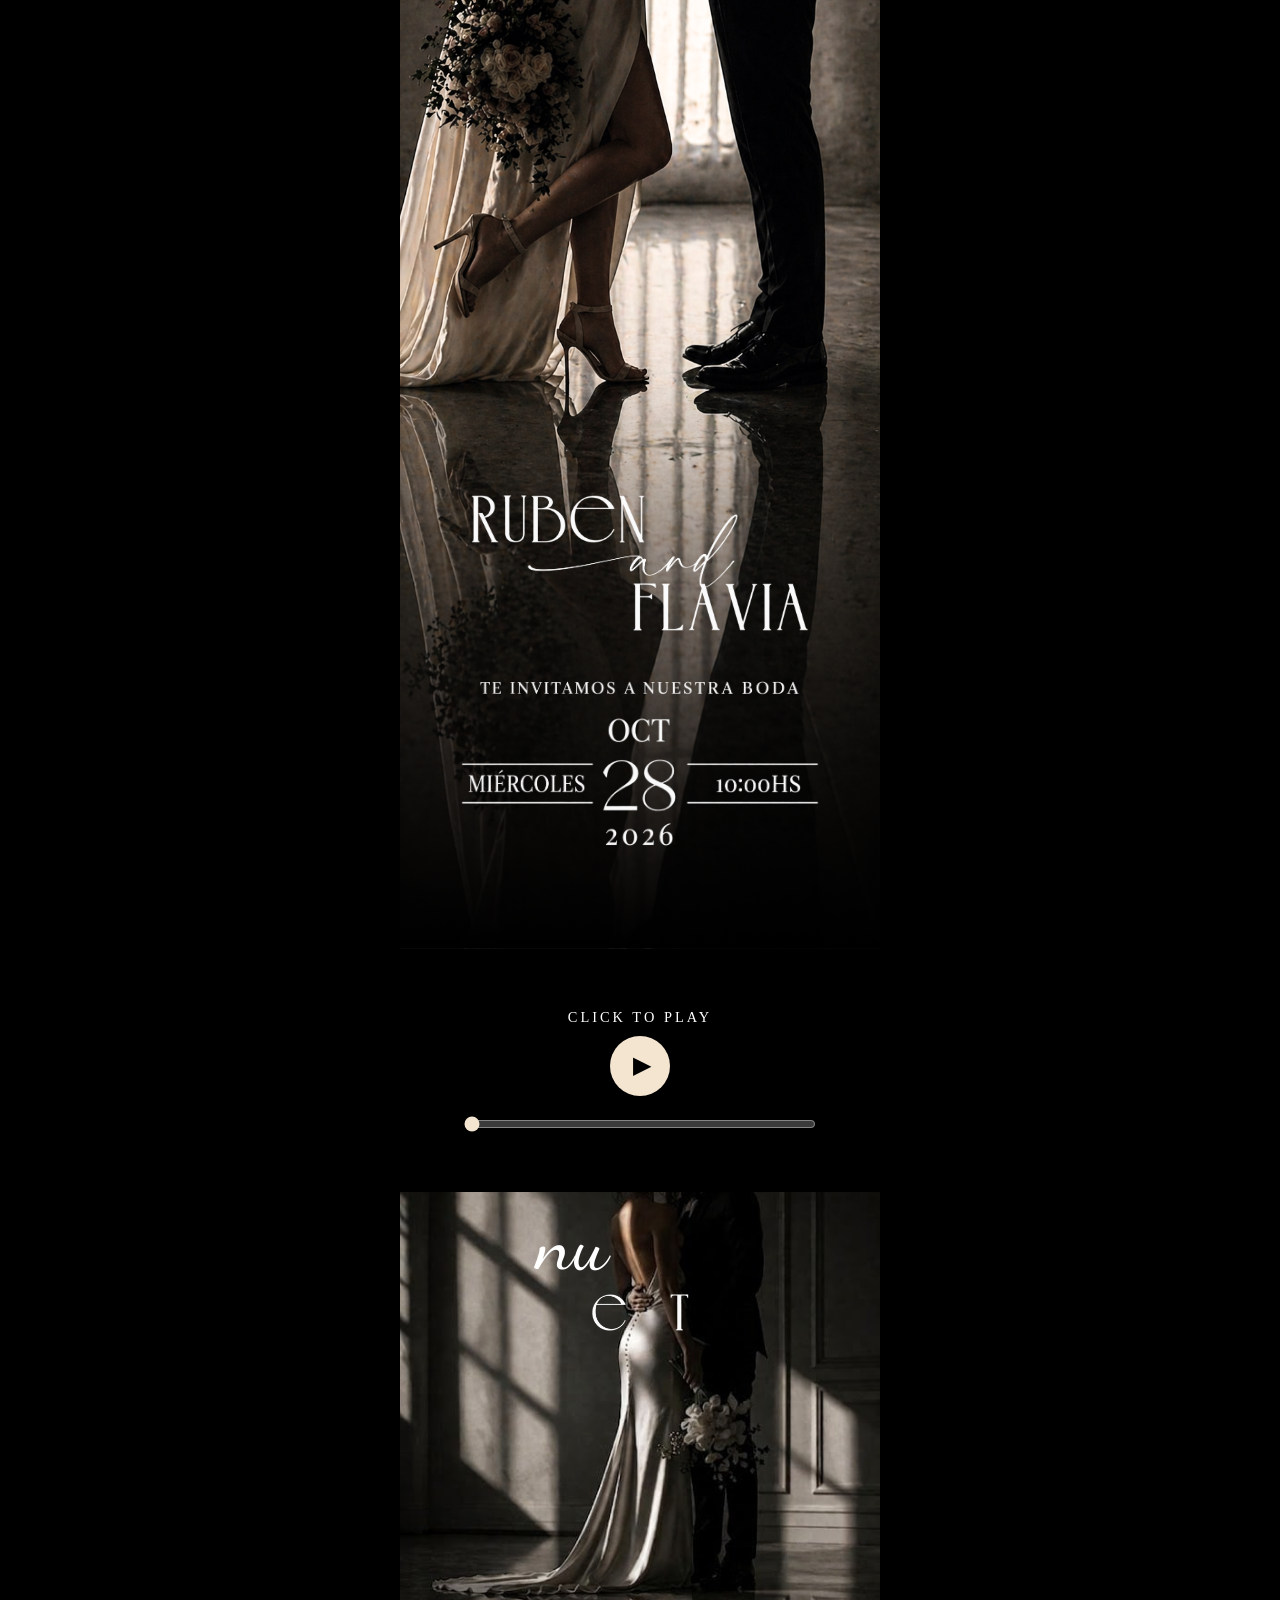
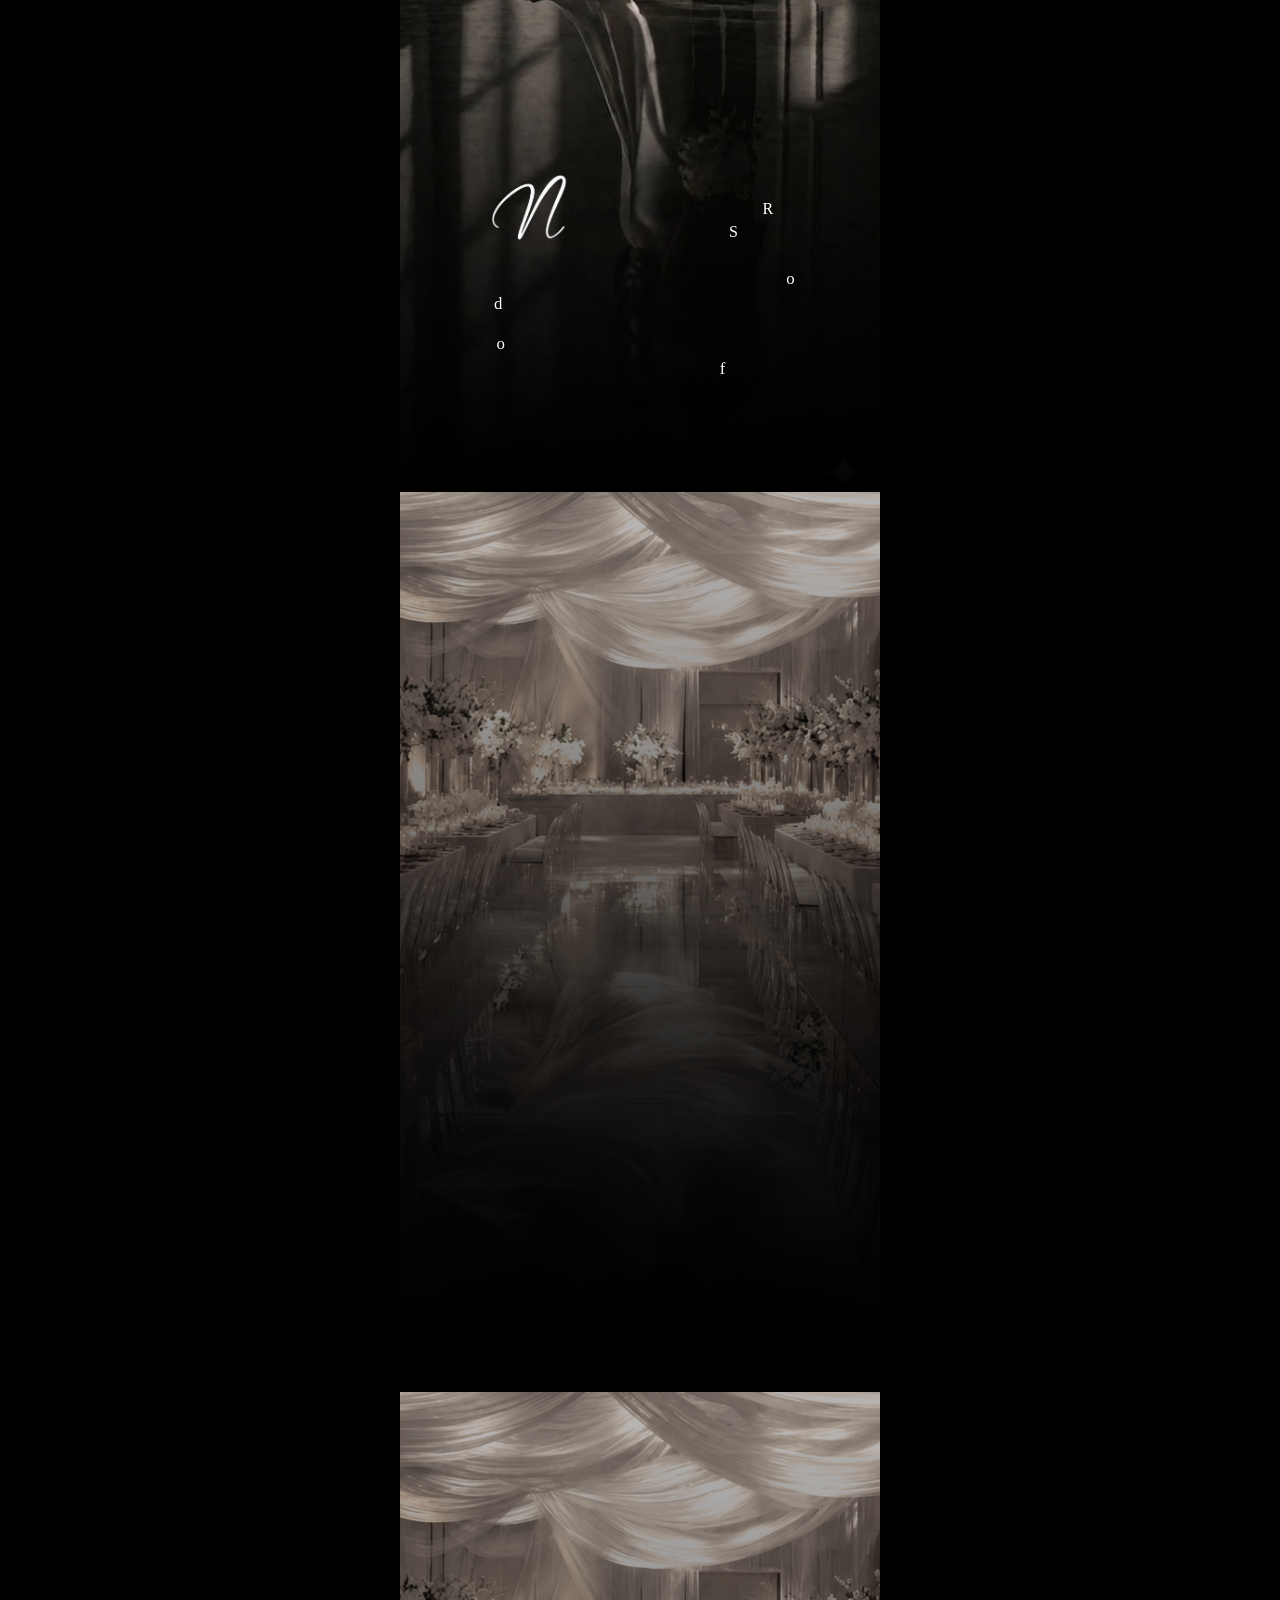
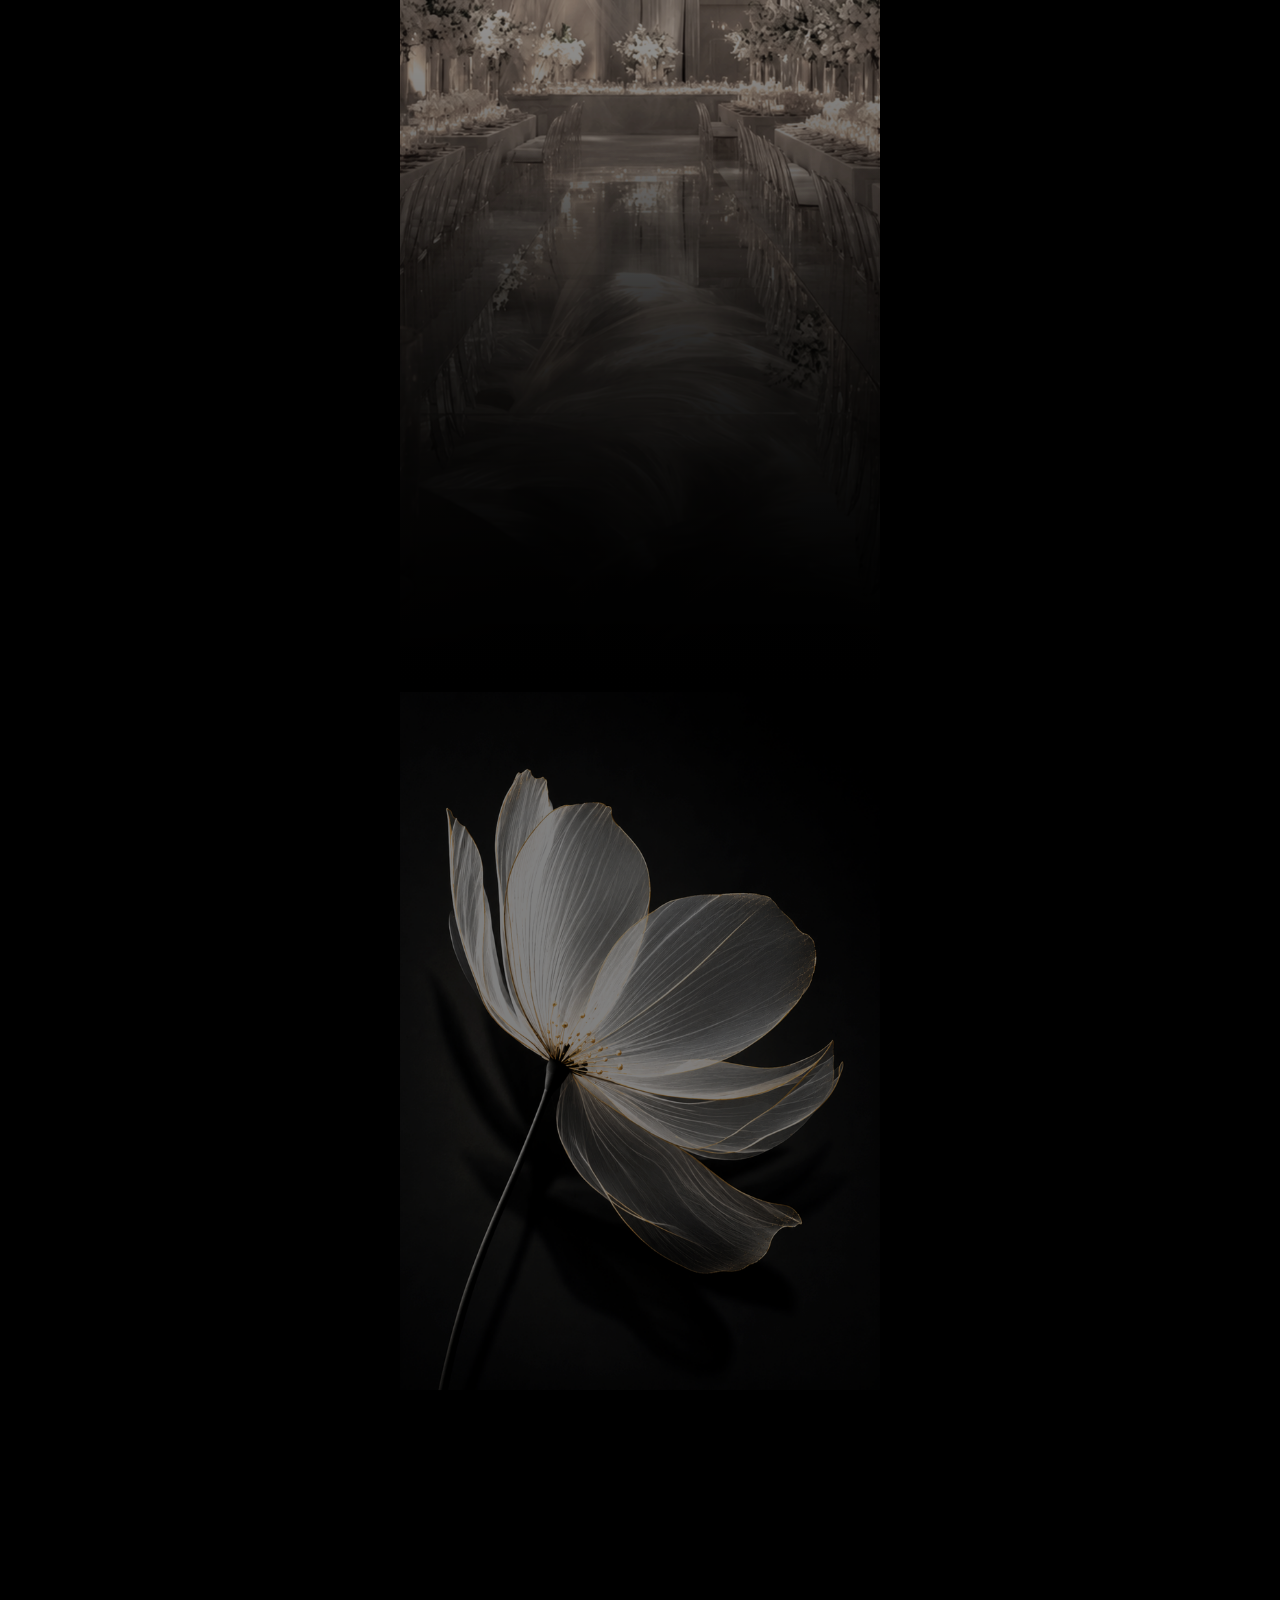
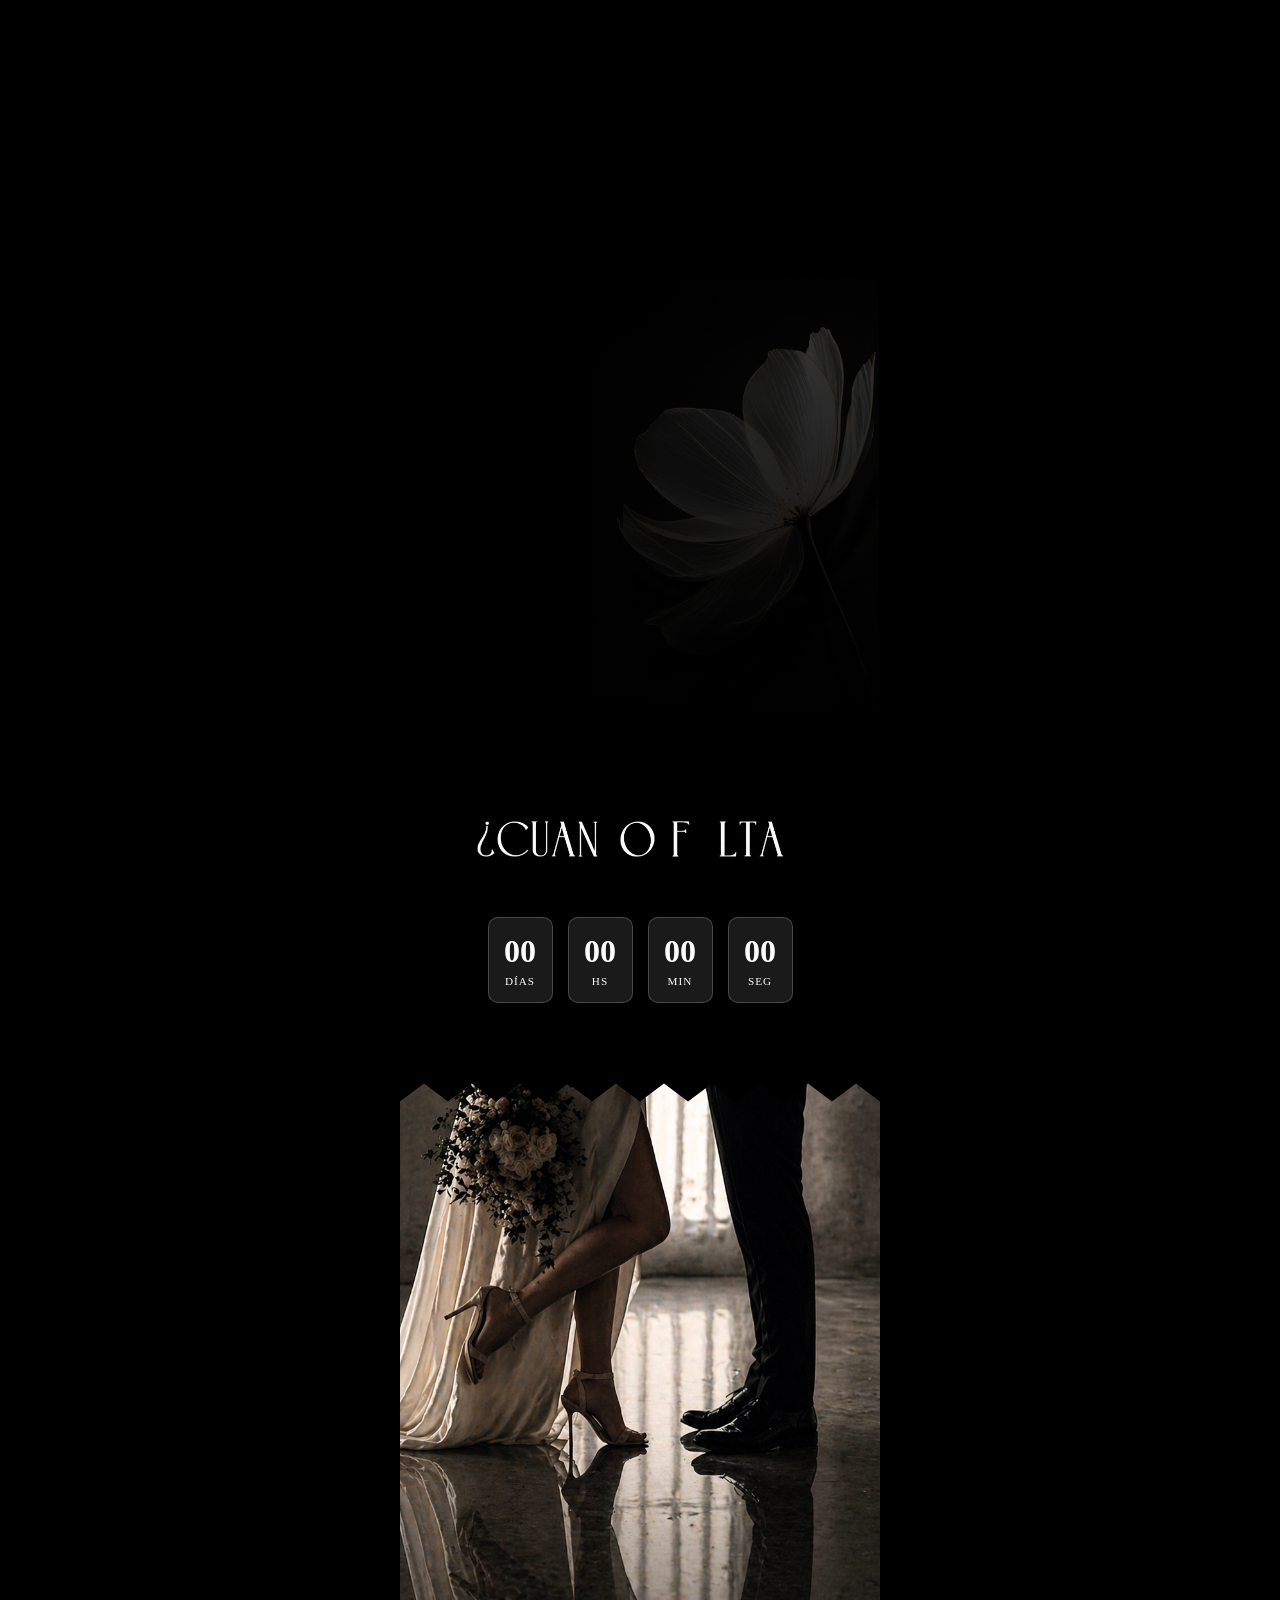
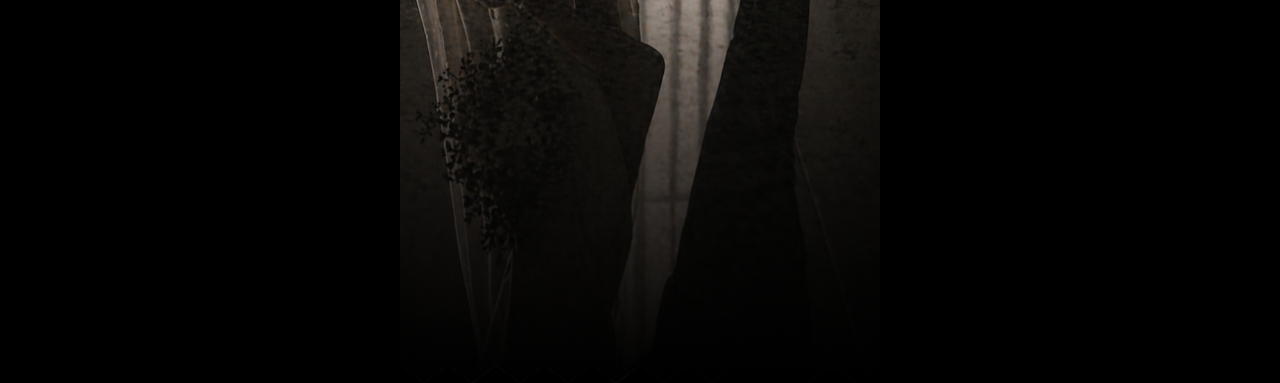
==== detalles.html @ 8c1edeaf "Add files via upload" ====
<!DOCTYPE html>
<html lang="es">

<head>
    <meta charset="UTF-8">
    <meta name="viewport" content="width=device-width, initial-scale=1.0, maximum-scale=1.0, user-scalable=no">
    <title>Detalles de la Boda</title>
    <link rel="preconnect" href="https://fonts.googleapis.com">
    <link rel="preconnect" href="https://fonts.gstatic.com" crossorigin>
    <link href="https://fonts.googleapis.com/css2?family=Dancing+Script:wght@400..700&display=swap" rel="stylesheet">
    <link rel="stylesheet" href="css/details.css">
</head>

<body class="detalles-body">

    <div class="mobile-wrapper">

        <!-- ================= SECCIÓN 1 ================= -->
        <section class="sec-bg bg-top bg-img-1">
            <div class="sec-content bottom-content sec-1-content">
                
                <div class="img-secuencia random-appear reveal reveal-left" style="align-self: flex-start; margin-left: 5%; position: relative; z-index: 3;">
                    <img src="img/r.png" class="letra img-letra" alt="r">
                    <img src="img/u.png" class="letra img-letra" alt="u">
                    <img src="img/b.png" class="letra img-letra" alt="b">
                    <img src="img/e.png" class="letra img-letra" alt="e">
                    <img src="img/nn.png" class="letra img-letra" alt="n">
                </div>
                
                <div class="and-img-container random-appear reveal reveal-bottom">
                    <img src="img/and.png" class="letra" alt="and">
                </div>

                <div class="img-secuencia random-appear reveal reveal-right" style="align-self: flex-end; margin-right: 5%; position: relative; z-index: 3;">
                    <img src="img/f.png" class="letra img-letra" alt="f">
                    <img src="img/l.png" class="letra img-letra" alt="l">
                    <img src="img/a.png" class="letra img-letra" alt="a">
                    <img src="img/v.png" class="letra img-letra" alt="v">
                    <img src="img/i.png" class="letra img-letra" alt="i">
                    <img src="img/a.png" class="letra img-letra" alt="a">
                </div>

                <div class="random-appear reveal reveal-left" style="margin-top: 25px; width: 100%;">
                    <img src="img/date.png" class="letra" style="width: 100%; max-width: 420px;" alt="date">
                </div>
            </div>
        </section>

        <!-- ================= SECCIÓN 2 (AUDIO) ================= -->
        <section class="sec-audio reveal reveal-bottom">
            <audio id="wedding-audio" src="aud/Tender Surrender.mp3"></audio>
            <div class="audio-player">
                <p class="audio-label random-appear">click to play</p>
                <div class="btn-container">
                    <button id="play-pause-btn" class="play-btn">▶</button>
                </div>
                <input type="range" id="audio-progress" value="0" max="100">
            </div>
        </section>

        <!-- ================= SECCIÓN 3 ================= -->
        <section class="sec-bg bg-top bg-img-3">
            <div class="sec-content top-content">
                <h2 class="cursiva random-appear reveal reveal-right" style="font-size: 4.9rem; line-height: 0.8; margin-bottom: 15px;">nuestra</h2>
                <div class="img-secuencia random-appear reveal reveal-right">
                    <img src="img/l.png" class="letra img-letra-md" alt="l">
                    <img src="img/o.png" class="letra img-letra-md" alt="o">
                    <img src="img/v.png" class="letra img-letra-md" alt="v">
                    <img src="img/e.png" class="letra img-letra-md" alt="e">
                    <div class="espacio"></div>
                    <img src="img/s.png" class="letra img-letra-md" alt="s">
                    <img src="img/t.png" class="letra img-letra-md" alt="t">
                    <img src="img/o.png" class="letra img-letra-md" alt="o">
                    <img src="img/r.png" class="letra img-letra-md" alt="r">
                    <img src="img/y.png" class="letra img-letra-md" alt="y">
                </div>
            </div>

            <div class="sec-content bottom-content text-left-align">
                <div class="inline-n-text reveal reveal-left">
                    <div class="random-appear">
                        <img src="img/n.png" class="letra n-img-normal" alt="n">
                    </div>
                    <p class="uppercase-text random-appear">os conocimos sin saber<br>cuánto iban a cambiar<br>nuestras vidas.</p>
                </div>
                <p class="normal-text reveal reveal-right random-appear">No queremos dejar de compartir esta alegría con ustedes que son personas muy allegadas a nosotros.</p>
                <p class="normal-text reveal reveal-left random-appear">Los esperamos el día de nuestra boda para ser testigos de este momento tan significativo en nuestras vidas!</p>
            </div>
        </section>

        <!-- ================= SECCIÓN 4 ================= -->
        <section class="sec-bg bg-left bg-img-4">
            <div class="sec-content bottom-content">
                <div class="random-appear reveal reveal-bottom">
                    <img src="img/ubi.png" class="letra ubi-img" alt="ubi">
                </div>
                <div class="img-secuencia random-appear reveal reveal-left" style="margin-bottom: 10px;">
                    <span class="cursiva letra" style="font-size: 3.2rem; margin-right: 12px; line-height: 0.8;">el</span>
                    <img src="img/l.png" class="letra img-letra-lg" alt="l">
                    <img src="img/u.png" class="letra img-letra-lg" alt="u">
                    <img src="img/g.png" class="letra img-letra-lg" alt="g">
                    <img src="img/a.png" class="letra img-letra-lg" alt="a">
                    <img src="img/r.png" class="letra img-letra-lg" alt="r">
                </div>
                
                <p class="location-title reveal reveal-right random-appear">Registro Civil</p>
                <p class="location-desc reveal reveal-left random-appear fuente1">Av. Hipólito Yrigoyen 497<br>28/10/26, 10:00h</p>
                <a href="https://www.google.com/maps/place/Registro+Civil+Quilmes/@-34.7222926,-58.263849,17z/data=!4m6!3m5!1s0x95a32e14ccfd0c63:0xcdbf57abe2b7e307!8m2!3d-34.7222821!4d-58.2612928!16s%2Fg%2F11bwfjlfkk?entry=ttu&g_ep=EgoyMDI2MDgzMC4wIKXMDSoASAFQAw%3D%3D" target="_blank" class="action-btn reveal reveal-bottom">Como llegar</a>
            </div>
        </section>

        <!-- ================= SECCIÓN 5 ================= -->
        <section class="sec-bg bg-right bg-img-4">
            <div class="sec-content bottom-content">
                <div class="random-appear reveal reveal-bottom">
                    <img src="img/ubi.png" class="letra ubi-img" alt="ubi">
                </div>
                <div class="img-secuencia random-appear reveal reveal-left" style="margin-bottom: 10px;">
                    <span class="cursiva letra" style="font-size: 3.2rem; margin-right: 12px; line-height: 0.8;">el</span>
                    <img src="img/l.png" class="letra img-letra-lg" alt="l">
                    <img src="img/u.png" class="letra img-letra-lg" alt="u">
                    <img src="img/g.png" class="letra img-letra-lg" alt="g">
                    <img src="img/a.png" class="letra img-letra-lg" alt="a">
                    <img src="img/r.png" class="letra img-letra-lg" alt="r">
                </div>

                <p class="location-title reveal reveal-right random-appear">Clahe Eventos</p>
                <p class="location-desc reveal reveal-left random-appear fuente1">Lavalleja 566, Quilmes<br>30/10/26 19:00h</p>
                <a href="https://www.google.com/maps/place/Clahe+Eventos+Quilmes+GH/@-34.7387343,-58.2578871,17z/data=!4m6!3m5!1s0x95a32f239f5dbd4d:0x5a5b68ce224e5cde!8m2!3d-34.7387581!4d-58.2552673!16s%2Fg%2F11z2b1fqbm?entry=ttu&g_ep=EgoyMDI2MDgzMC4wIKXMDSoASAFQAw%3D%3D" target="_blank" class="action-btn reveal reveal-bottom">Como llegar</a>
            </div>
        </section>

        <!-- ================= SECCIÓN 6 ================= -->
        <section class="sec-bg bg-top bg-img-6" style="min-height: 150vh;">

            <div class="sec-content top-content">
                <div class="img-secuencia random-appear reveal reveal-right" style="margin-bottom: 30px;">
                    <img src="img/d.png" class="letra img-letra-md" alt="d">
                    <img src="img/e.png" class="letra img-letra-md" alt="e">
                    <img src="img/t.png" class="letra img-letra-md" alt="t">
                    <img src="img/a.png" class="letra img-letra-md" alt="a">
                    <img src="img/l.png" class="letra img-letra-md" alt="l">
                    <img src="img/l.png" class="letra img-letra-md" alt="l">
                    <img src="img/e.png" class="letra img-letra-md" alt="e">
                    <img src="img/s.png" class="letra img-letra-md" alt="s">
                </div>
            </div>

            <div class="sec-content details-list"><br><br>
                <div class="detail-item reveal reveal-left">
                    <h2 class="random-appear cursiva" style="font-size: 2.5rem; margin-bottom: 5px;">Dress Code</h2>
                    <p class="random-appear fuente2">Elegante sport<br>Damas, evitar<br>color blanco/negro</p>
                </div><br>

                <div class="detail-item item-regalo reveal reveal-right">
                    <h2 class="random-appear cursiva" style="font-size: 2.5rem; margin-bottom: 5px;">Regalo</h2>
                    <p class="random-appear fuente2">Tu presencia<br>es el mejor regalo,<br>pero si quieres<br>brindar algo más...</p>
                    <a href="present.html" class="action-btn">Aquí</a>
                </div>

                <div class="detail-item reveal reveal-left">
                    <h2 class="random-appear cursiva" style="font-size: 2.5rem; margin-bottom: 5px;">Playlist</h2>
                    <p class="random-appear fuente2">¡Que tu tema favorito no deje de sonar<br>en esta gran noche!<br>Ayuda a armar<br>la playlist de la fiesta.</p>
                    <a href="https://docs.google.com/forms/d/e/1FAIpQLSdzzMFBmO0eEkpDad_8XIhEwgeoVHCdSV171xJRjdG0YKozkw/viewform" target="_blank" class="action-btn">Aquí</a>
                </div>

                <div class="detail-item reveal reveal-right">
                    <h2 class="random-appear cursiva" style="font-size: 2.5rem; margin-bottom: 5px;">Menu Especial</h2>
                    <p class="random-appear fuente2">informa sobre tus estricciones y/o alergias<br>relacionadas a los alimentos<br>Para que te podamos<br>preparar una comida especial.</p>
                    <a href="https://docs.google.com/forms/d/e/1FAIpQLSfj482MY5lFXC9PG6pqjVVwWVKQIy24pcoBXO6dDdg2JHMZXQ/viewform" target="_blank" class="action-btn">Aquí</a>
                </div>

                <div class="detail-item reveal reveal-left">
                    <h2 class="random-appear cursiva" style="font-size: 2.5rem; margin-bottom: 5px;">Carpeta Online</h2>
                    <p class="random-appear fuente2">Hemos creado una carpeta<br>para que puedan subir<br>las fotos y videos que tomen<br>de la fiesta.</p>
                    <a href="https://drive.google.com/drive/folders/1iDv05mon4af1bg76vDoOa8rGifoV_29K" target="_blank" class="action-btn">Aquí</a>
                </div>
            </div>
        </section>

        <!-- ================= SECCIÓN 7 (CONTADOR) ================= -->
        <section class="sec-countdown reveal reveal-bottom">
            <div class="img-secuencia random-appear" style="margin-bottom: 30px; width: 100%;">
                <img src="img/¿.png" class="letra img-letra-falta" alt="¿">
                <img src="img/c.png" class="letra img-letra-falta" alt="c">
                <img src="img/u.png" class="letra img-letra-falta" alt="u">
                <img src="img/a.png" class="letra img-letra-falta" alt="a">
                <img src="img/nn.png" class="letra img-letra-falta" alt="n">
                <img src="img/t.png" class="letra img-letra-falta" alt="t">
                <img src="img/o.png" class="letra img-letra-falta" alt="o">
                <div class="espacio"></div>
                <img src="img/f.png" class="letra img-letra-falta" alt="f">
                <img src="img/a.png" class="letra img-letra-falta" alt="a">
                <img src="img/l.png" class="letra img-letra-falta" alt="l">
                <img src="img/t.png" class="letra img-letra-falta" alt="t">
                <img src="img/a.png" class="letra img-letra-falta" alt="a">
                <img src="img/¿-.png" class="letra img-letra-falta" alt="?">
            </div>

            <div class="countdown-grid">
                <div class="time-box">
                    <span id="days">00</span>
                    <small>DÍAS</small>
                </div>
                <div class="time-box">
                    <span id="hours">00</span>
                    <small>HS</small>
                </div>
                <div class="time-box">
                    <span id="mins">00</span>
                    <small>MIN</small>
                </div>
                <div class="time-box">
                    <span id="secs">00</span>
                    <small>SEG</small>
                </div>
            </div>
        </section>

        <!-- ================= SECCIÓN 8 ================= -->
        <section class="sec-bg bg-top bg-img-1 torn-paper-border">
            <div class="sec-content bottom-content">
                
                <div class="img-secuencia random-appear reveal reveal-left" style="align-self: flex-start; margin-left: 5%; position: relative; z-index: 3;">
                    <img src="img/r.png" class="letra img-letra" alt="r">
                    <img src="img/u.png" class="letra img-letra" alt="u">
                    <img src="img/b.png" class="letra img-letra" alt="b">
                    <img src="img/e.png" class="letra img-letra" alt="e">
                    <img src="img/nn.png" class="letra img-letra" alt="n">
                </div>
                
                <div class="and-img-container random-appear reveal reveal-bottom">
                    <img src="img/and.png" class="letra" alt="and">
                </div>

                <div class="img-secuencia random-appear reveal reveal-right" style="align-self: flex-end; margin-right: 5%; position: relative; z-index: 3;">
                    <img src="img/f.png" class="letra img-letra" alt="f">
                    <img src="img/l.png" class="letra img-letra" alt="l">
                    <img src="img/a.png" class="letra img-letra" alt="a">
                    <img src="img/v.png" class="letra img-letra" alt="v">
                    <img src="img/i.png" class="letra img-letra" alt="i">
                    <img src="img/a.png" class="letra img-letra" alt="a">
                </div>

            </div>
        </section>

    </div>

    <script src="js/details.js"></script>
</body>

</html>
---- css/details.css ----
@import url('https://fonts.googleapis.com/css2?family=Bodoni+Moda:ital,opsz,wght@0,6..96,400..900;1,6..96,400..900&family=Cinzel:wght@400..900&display=swap');

:root {
    --dorado-plateado: #F5F5F5;
    --texto-claro: #ffffff;
    --fondo-negro: #000000;
    --boton-bg: #f4e5d1;
    --boton-text: #000000;
    --fuente-nombres: 'Bodoni MT', serif;
    --fuente-textos: 'ITC Bodoni Seventy-Two', serif;
}

* {
    margin: 0;
    padding: 0;
    box-sizing: border-box;
}

html, body {
    overflow-x: hidden;
    width: 100%;
}

.detalles-body {
    background-color: var(--fondo-negro);
    color: var(--texto-claro);
    font-family: var(--fuente-textos);
    display: flex;
    flex-direction: column;
    align-items: center;
}

.mobile-wrapper {
    width: 100%;
    max-width: 480px;
    margin: 0 auto;
    display: flex;
    flex-direction: column;
}

/* =========================================
   Secciones con Fondo Animado
========================================= */
.sec-bg {
    position: relative;
    width: 100%;
    min-height: 100vh;
    display: flex;
    flex-direction: column;
    justify-content: space-between;
    overflow: hidden; 
    z-index: 1; 
}

/* Base del pseudo-elemento animado */
.sec-bg::before {
    content: "";
    position: absolute;
    top: 0; left: 0; 
    width: 100%; height: 100%;
    background-size: cover;
    background-position: center;
    background-repeat: no-repeat;
    z-index: -1;
    transition: transform 1.2s cubic-bezier(0.25, 1, 0.5, 1);
}

/* Inserción directa de las imágenes con degradado (ruta relativa desde la carpeta CSS) */
.bg-img-1::before { background-image: linear-gradient(to bottom, transparent 40%, #000 100%), url('../img/f2.png'); }
.bg-img-3::before { background-image: linear-gradient(to bottom, transparent 40%, #000 100%), url('../img/f3.jpg'); }
.bg-img-4::before { background-image: linear-gradient(to bottom, transparent 40%, #000 100%), url('../img/f4.png'); }
.bg-img-6::before { background-image: linear-gradient(to bottom, transparent 40%, #000 100%), url('../img/f5.png'); }

/* Direcciones de animación iniciales */
.bg-top::before { transform: translateY(-100%); }
.bg-left::before { transform: translateX(-100%); }
.bg-right::before { transform: translateX(100%); }

/* Posición final al activar con JS */
.sec-bg.active-bg::before {
    transform: translate(0, 0);
}

.sec-content {
    width: 100%;
    padding: 40px 50px; 
    display: flex;
    flex-direction: column;
    align-items: center;
    text-align: center;
}

.bottom-content {
    margin-top: auto;
    padding-bottom: 70px; 
}

.sec-1-content {
    margin-top: 50vh; 
}

.top-content {
    padding-top: 20px;
}

.action-btn {
    display: inline-block;
    background-color: var(--boton-bg);
    color: var(--boton-text);
    padding: 12px 35px;
    border-radius: 25px;
    text-decoration: none;
    font-size: 1rem;
    font-weight: bold;
    text-transform: uppercase;
    margin-top: 15px;
    letter-spacing: 1px;
    transition: transform 0.3s;
}

.action-btn:hover {
    transform: scale(1.05);
}

.location-title {
    font-size: 2rem;
    margin: 15px 0 5px;
    text-transform: uppercase;
    letter-spacing: 2px;
}

.location-desc {
    font-size: 0.95rem;
    margin-bottom: 20px;
    line-height: 1.5;
}

/* =========================================
   Contenedores de Letras en Imagen
========================================= */
.img-secuencia {
    display: flex;
    flex-direction: row;
    align-items: flex-end; 
    justify-content: center;
    flex-wrap: nowrap;
    margin: 5px 0;
}

.img-letra { height: 48px; width: auto; margin: 0 2px; }
.img-letra-lg { height: 35px; width: auto; margin: 0 2px; } 
.img-letra-md { height: 37px; width: auto; margin: 0 1.5px; }
.img-letra-falta { height: 36px; width: auto; margin: 0 1px; } 
.img-letra-sm { height: 18px; width: auto; margin: 0 1px; }
.espacio { width: 15px; }

.and-img-container {
    text-align: center;
    margin: -35px 0 -15px 0; 
    z-index: 2;
    position: relative;
    width: 100%;
}
.and-img-container img {
    width: 100%;
    max-width: 60%; 
}

/* =========================================
   Sección 3: Story, Inline Text e Imágenes
========================================= */
.inline-n-text {
    display: flex;
    align-items: center;
    justify-content: center;
    gap: 15px;
    margin-bottom: 20px;
}

.n-img-normal {
    height: 68px; 
    width: auto;
    flex-shrink: 0;
}

.uppercase-text {
    text-transform: uppercase;
    font-size: 1rem; 
    text-align: center;
    line-height: 1.4;
    position: relative;
    left: -15px;
}

.normal-text {
    text-transform: none;
    font-size: 1.05rem; 
    text-align: center;
    margin-bottom: 15px;
    line-height: 1.5;
    padding: 0 10px; 
}

/* =========================================
   Secciones 4 y 5: Ícono Lugar
========================================= */
.ubi-img {
    width: 70px; 
    margin: 0 auto 10px;
    display: block;
}

/* =========================================
   Sección 6: Detalles
========================================= */
.details-list {
    gap: 45px;
    padding: 20px 55px 60px; 
}

.detail-item {
    display: flex;
    flex-direction: column;
    align-items: center;
    gap: 15px;
}

.item-regalo {
    margin-top: 25px;
}

.detail-item p {
    text-transform: none;
    line-height: 1.5;
    font-size: 0.95rem; 
}

/* =========================================
   Sección 2: Audio Player Totalmente Centrado
========================================= */
.sec-audio {
    padding: 60px 20px;
    display: flex;
    flex-direction: column;
    align-items: center;
    justify-content: center;
}

.audio-player {
    display: flex;
    flex-direction: column;
    align-items: center;
    justify-content: center;
    width: 100%;
}

.btn-container {
    display: flex;
    justify-content: center;
    align-items: center;
    width: 100%;
}

.audio-label {
    text-transform: uppercase;
    letter-spacing: 3px;
    margin-bottom: 10px;
    font-size: 0.9rem;
}

.play-btn {
    background-color: var(--boton-bg);
    color: var(--boton-text);
    border: none;
    width: 60px;
    height: 60px;
    border-radius: 50%;
    font-size: 1.5rem;
    cursor: pointer;
    display: flex;
    justify-content: center;
    align-items: center;
    padding: 0 0 2px 4px; 
    line-height: 1;
    transition: transform 0.3s;
}

.play-btn.playing {
    padding-left: 0;
    padding-bottom: 0;
}

#audio-progress {
    width: 80%;
    margin-top: 20px;
    accent-color: var(--boton-bg);
}

/* =========================================
   Sección 7: Contador
========================================= */
.sec-countdown {
    padding: 80px 20px;
    display: flex;
    flex-direction: column;
    align-items: center;
    gap: 30px;
}

.countdown-grid {
    display: flex;
    gap: 15px;
    justify-content: center;
    width: 100%;
}

.time-box {
    display: flex;
    flex-direction: column;
    align-items: center;
    background: rgba(255,255,255,0.1);
    padding: 15px 10px;
    border-radius: 10px;
    min-width: 65px;
    border: 1px solid rgba(255,255,255,0.2);
}

.time-box span {
    font-size: 2rem;
    font-weight: bold;
}

.time-box small {
    font-size: 0.7rem;
    letter-spacing: 1px;
    margin-top: 5px;
}

/* =========================================
   Efecto de Papel Rasgado (Sección 8)
========================================= */
.torn-paper-border {
    position: relative;
    clip-path: polygon(
        0% 2%, 5% 0%, 10% 2%, 15% 0%, 20% 2%, 25% 0%, 30% 2%, 35% 0%, 40% 2%, 45% 0%, 
        50% 2%, 55% 0%, 60% 2%, 65% 0%, 70% 2%, 75% 0%, 80% 2%, 85% 0%, 90% 2%, 95% 0%, 100% 2%, 
        100% 98%, 95% 100%, 90% 98%, 85% 100%, 80% 98%, 75% 100%, 70% 98%, 65% 100%, 60% 98%, 
        55% 100%, 50% 98%, 45% 100%, 40% 98%, 35% 100%, 30% 98%, 25% 100%, 20% 98%, 15% 100%, 
        10% 98%, 5% 100%, 0% 98%
    );
}

/* =========================================
   Animaciones Generales
========================================= */
.reveal {
    opacity: 0;
    transition: opacity 1.5s ease, transform 1.5s ease;
}

.reveal-left { transform: translateX(-60px); }
.reveal-right { transform: translateX(60px); }
.reveal-bottom { transform: translateY(60px); }

.reveal.active {
    opacity: 1;
    transform: translate(0, 0);
}

.letra {
    opacity: 0;
    filter: blur(10px);
    transition: opacity 1s ease, filter 1s ease;
}

.letra.visible {
    opacity: 1;
    filter: blur(0);
}

.cursiva {
    font-family: 'Dancing Script', cursive;
    font-weight: 300;
}
.fuente1 {
    font-family: system-ui, sans-serif;
    letter-spacing: 2px;
}
.fuente2 {
    font-family: system-ui, sans-serif;
    letter-spacing: 1.5px;
    font-weight: 300;
}
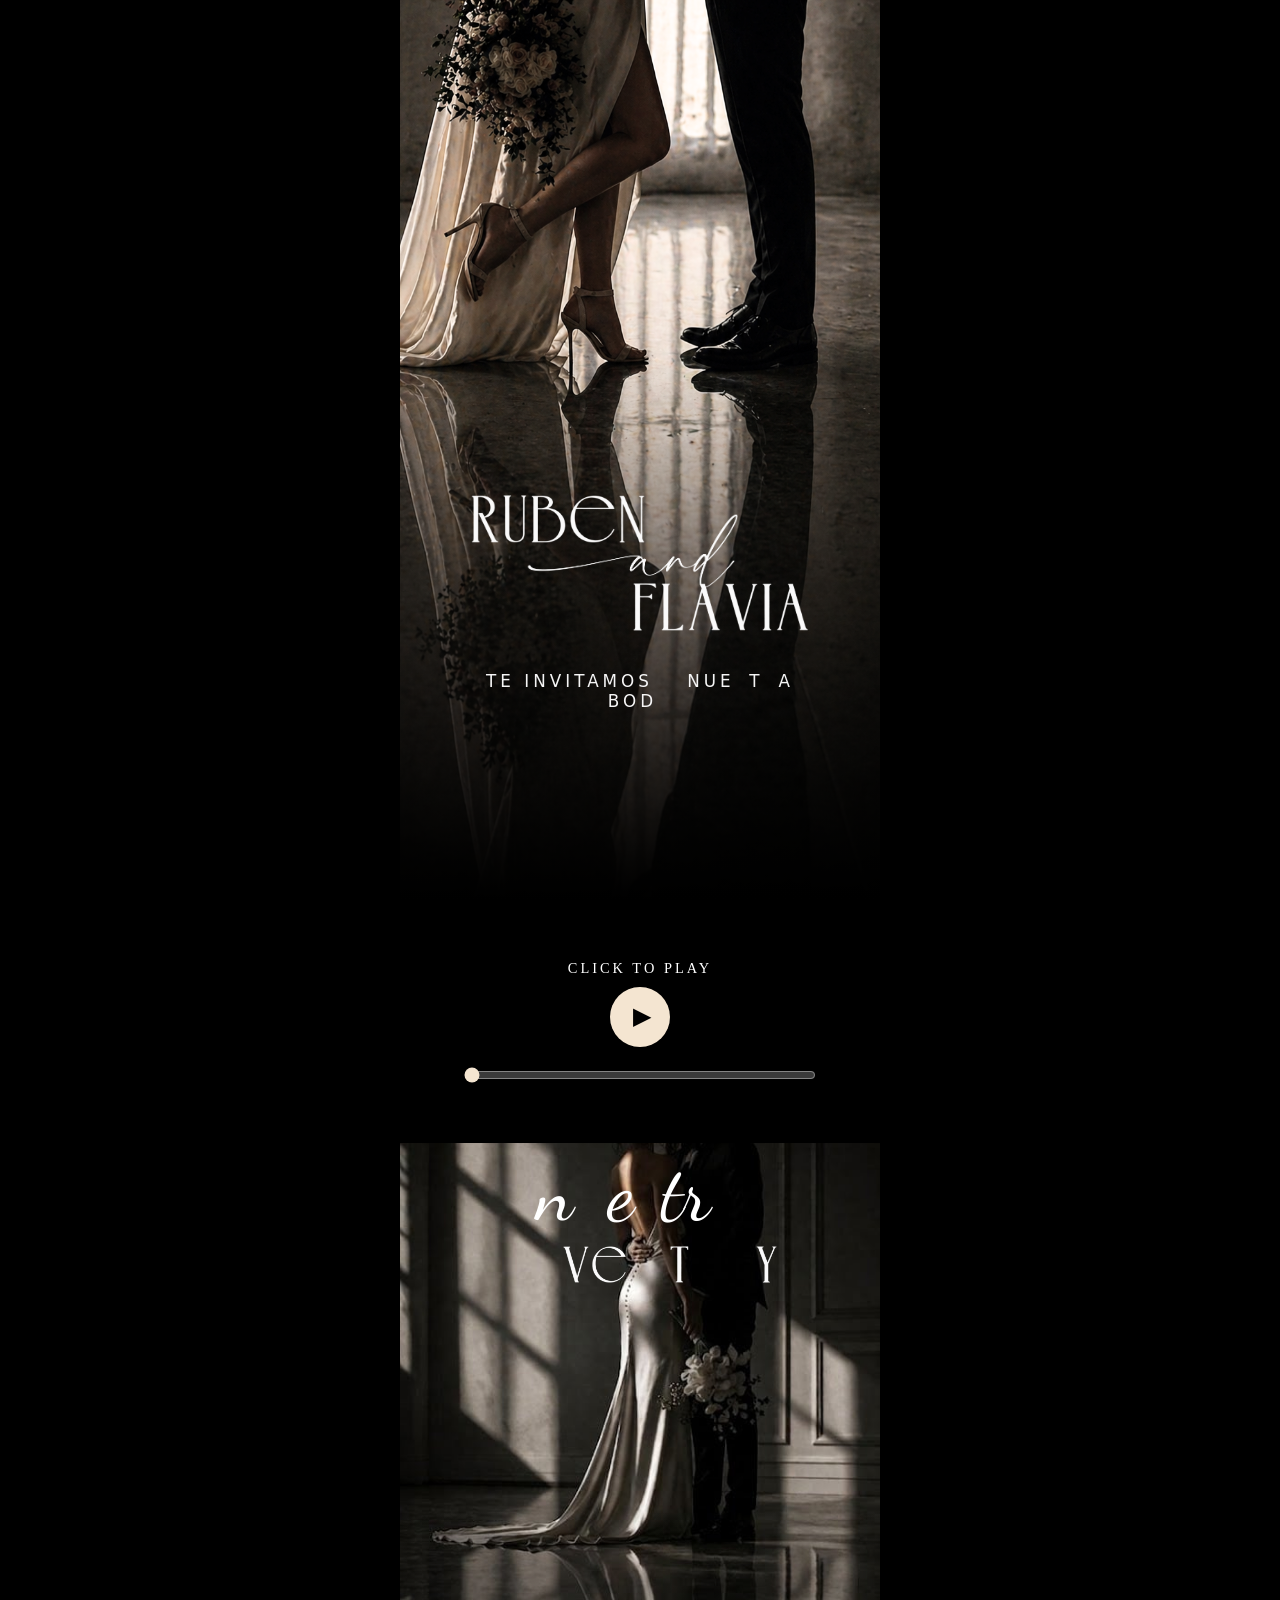
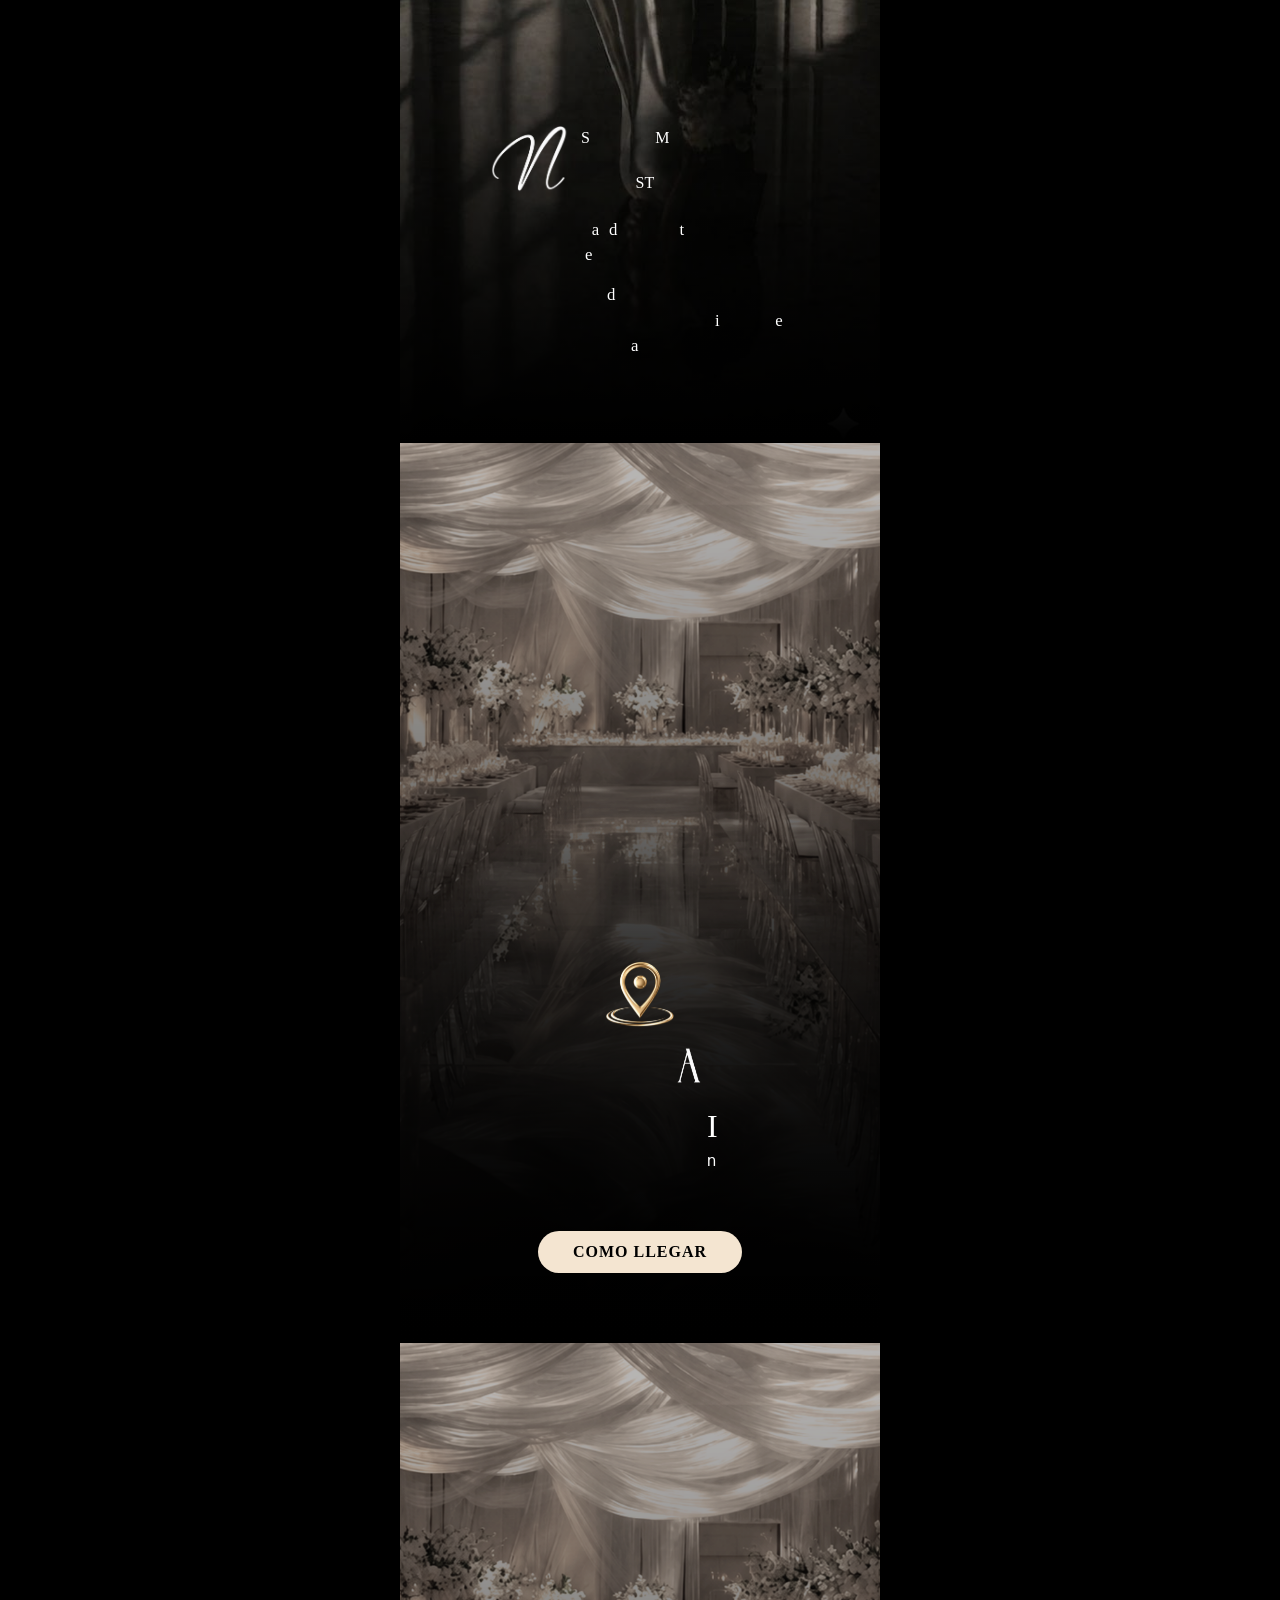
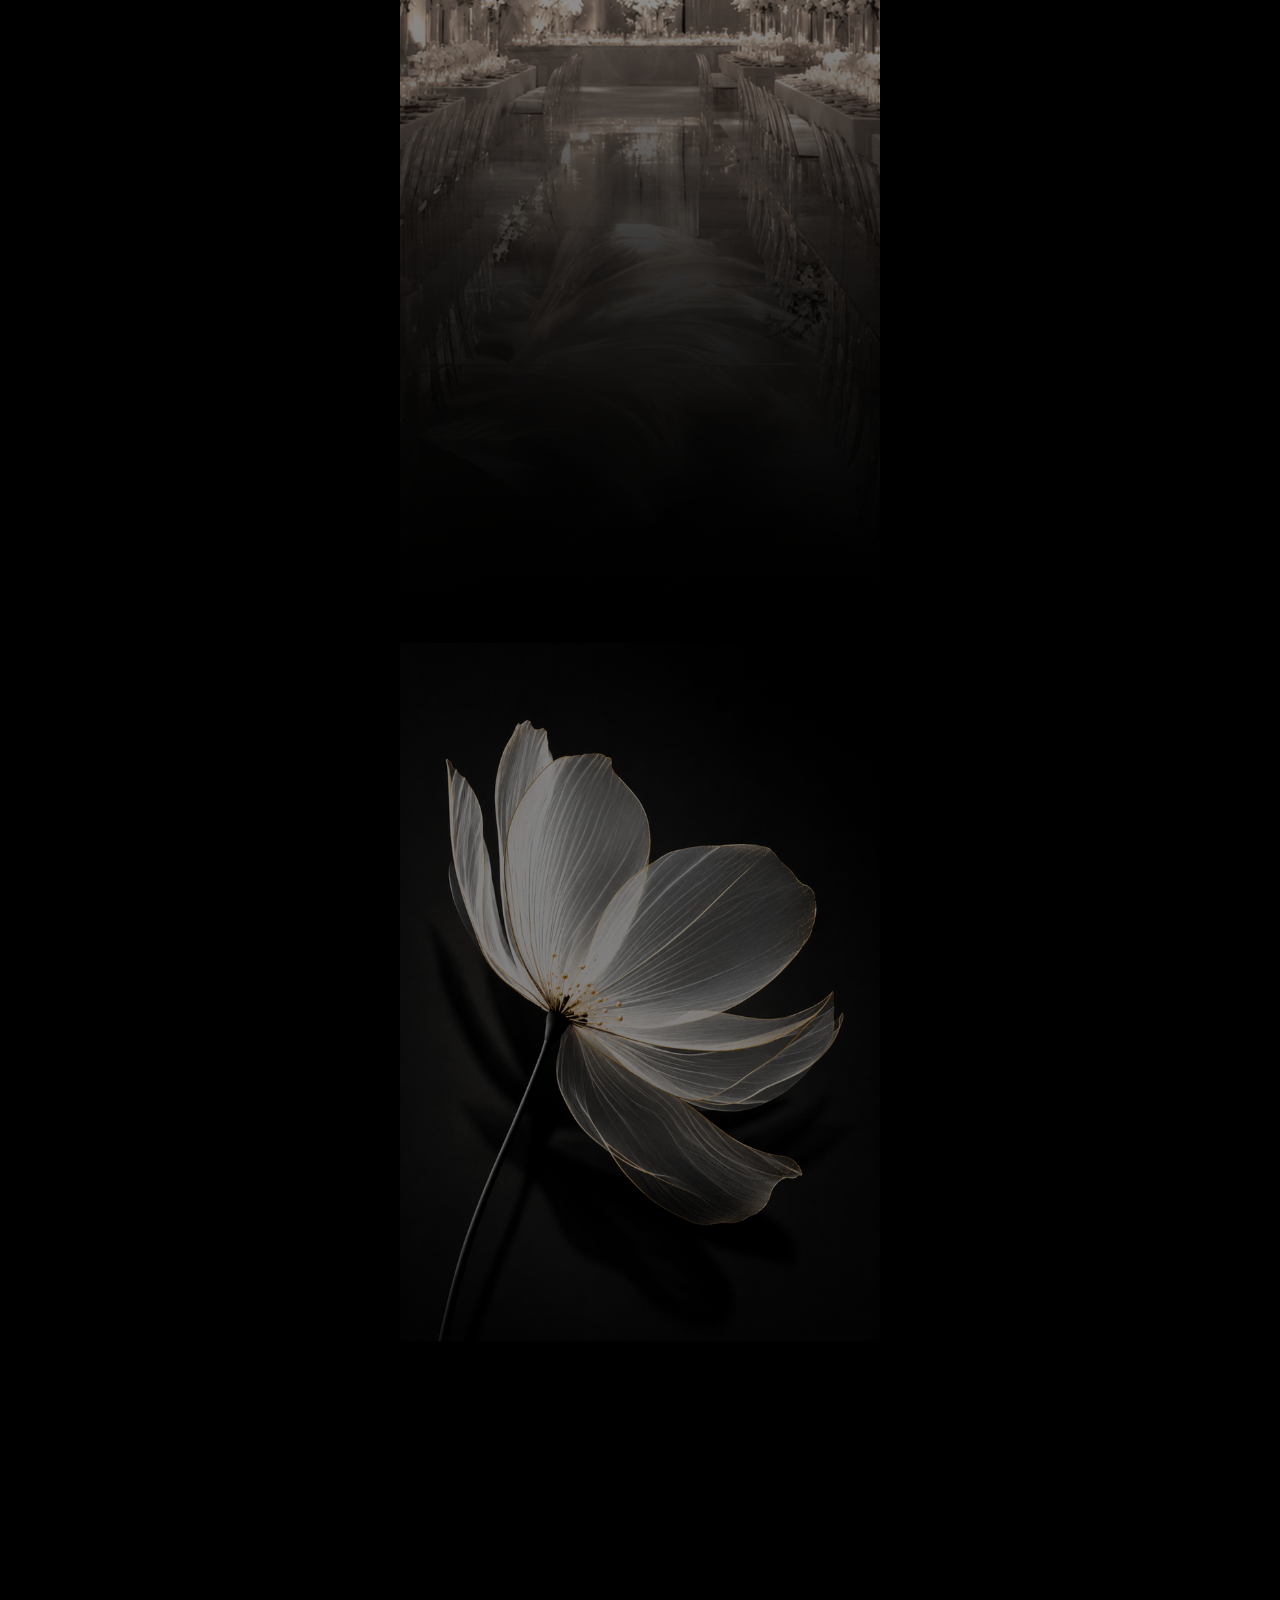
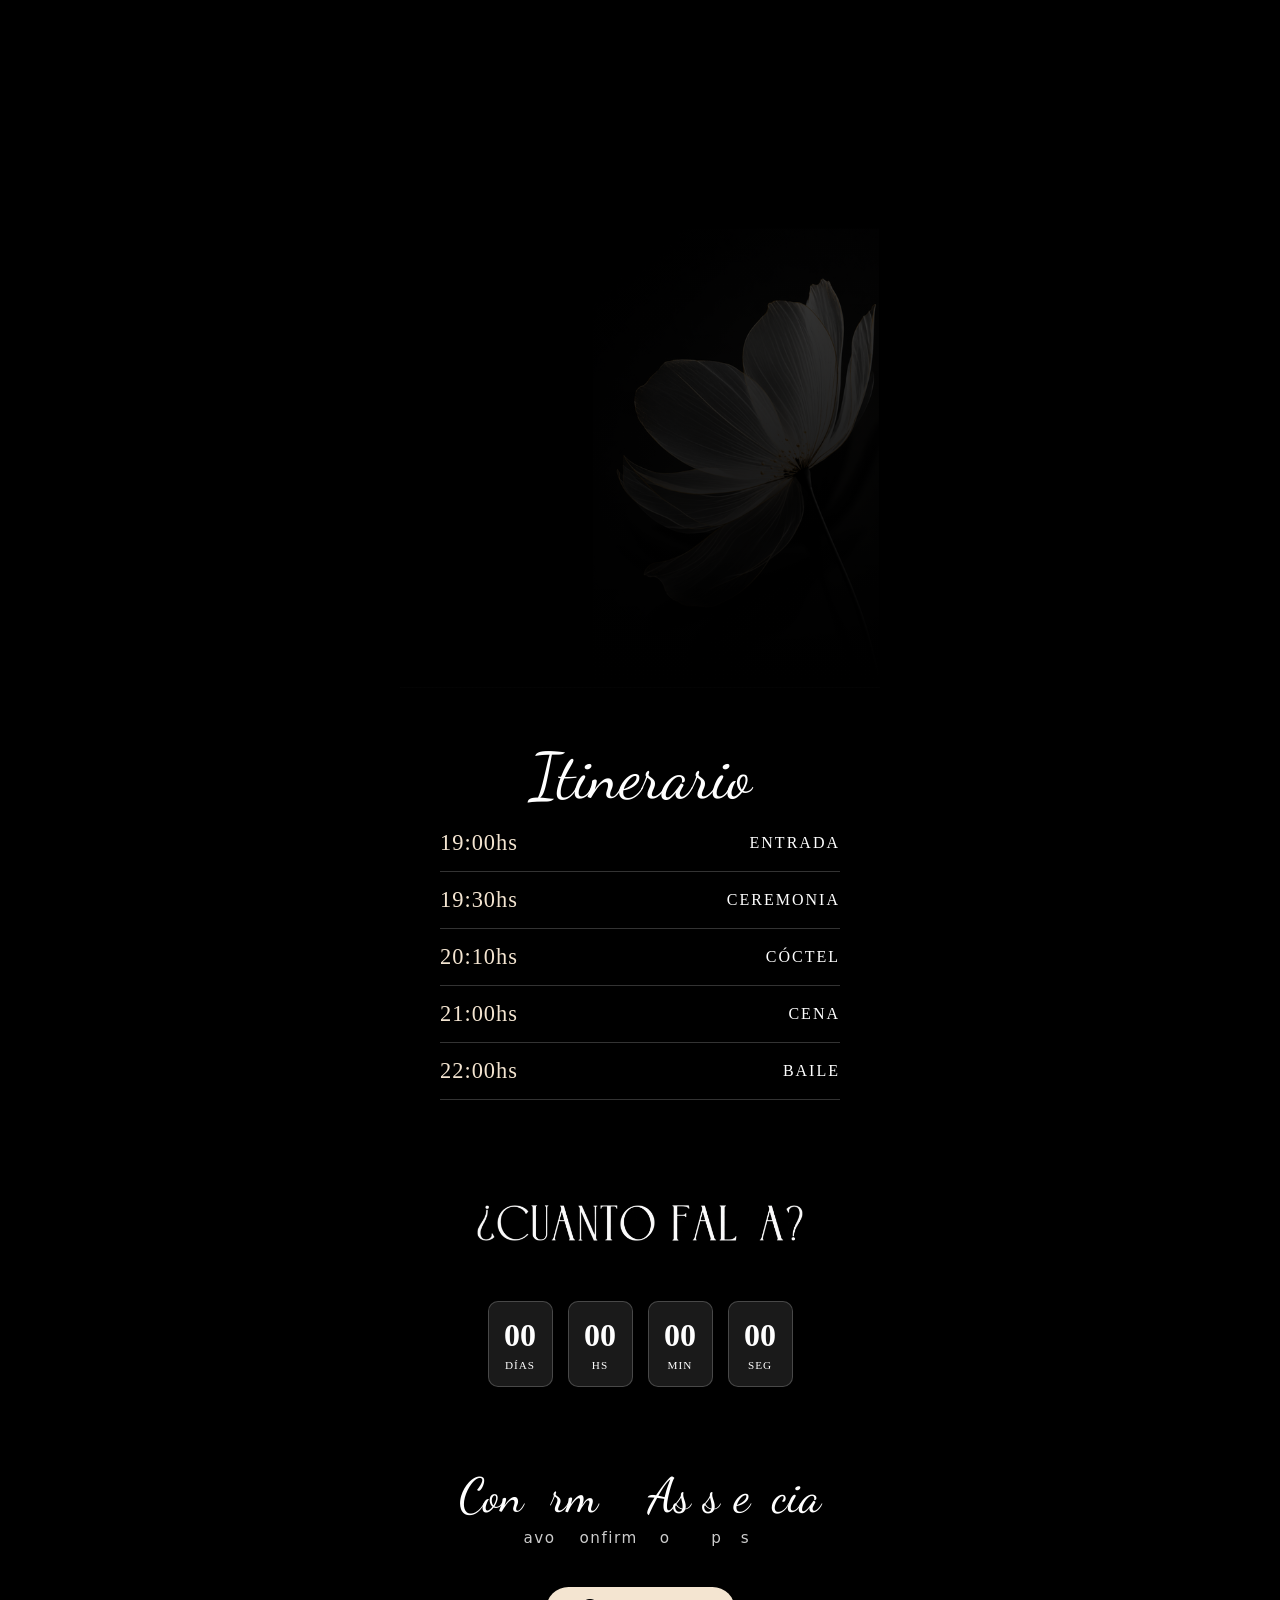
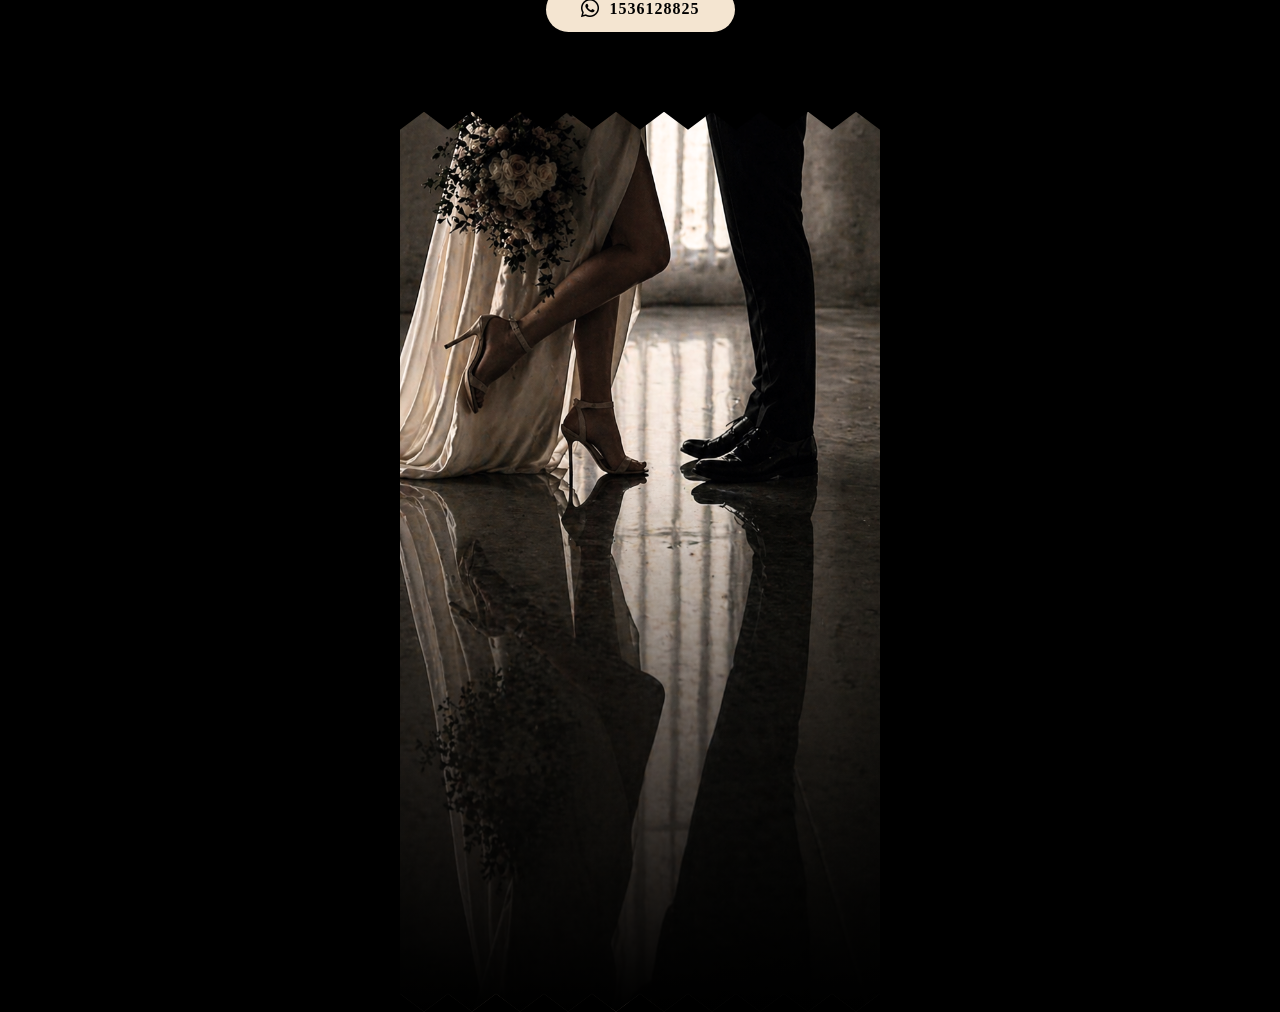
==== commit 7d42ad56: "Add files via upload" ====
--- a/detalles.html
+++ b/detalles.html
@@ -8,6 +8,7 @@
     <link rel="preconnect" href="https://fonts.googleapis.com">
     <link rel="preconnect" href="https://fonts.gstatic.com" crossorigin>
     <link href="https://fonts.googleapis.com/css2?family=Dancing+Script:wght@400..700&display=swap" rel="stylesheet">
+    <link rel="stylesheet" href="https://cdnjs.cloudflare.com/ajax/libs/font-awesome/6.0.0-beta3/css/all.min.css">
     <link rel="stylesheet" href="css/details.css">
 </head>
 
@@ -40,9 +41,7 @@
                     <img src="img/a.png" class="letra img-letra" alt="a">
                 </div>
 
-                <div class="random-appear reveal reveal-left" style="margin-top: 25px; width: 100%;">
-                    <img src="img/date.png" class="letra" style="width: 100%; max-width: 420px;" alt="date">
-                </div>
+                <p class="random-appear reveal reveal-left fuente1" style="margin-top: 35px; font-size: 1.05rem; letter-spacing: 4px; color: var(--dorado-plateado);">TE INVITAMOS A NUESTRA BODA</p>
             </div>
         </section>
 
@@ -104,7 +103,7 @@
                 </div>
                 
                 <p class="location-title reveal reveal-right random-appear">Registro Civil</p>
-                <p class="location-desc reveal reveal-left random-appear fuente1">Av. Hipólito Yrigoyen 497<br>28/10/26, 10:00h</p>
+                <p class="location-desc reveal reveal-left random-appear fuente1">Av. Hipólito Yrigoyen 497<br>28/10/26, 10:00hs</p>
                 <a href="https://www.google.com/maps/place/Registro+Civil+Quilmes/@-34.7222926,-58.263849,17z/data=!4m6!3m5!1s0x95a32e14ccfd0c63:0xcdbf57abe2b7e307!8m2!3d-34.7222821!4d-58.2612928!16s%2Fg%2F11bwfjlfkk?entry=ttu&g_ep=EgoyMDI2MDgzMC4wIKXMDSoASAFQAw%3D%3D" target="_blank" class="action-btn reveal reveal-bottom">Como llegar</a>
             </div>
         </section>
@@ -125,7 +124,7 @@
                 </div>
 
                 <p class="location-title reveal reveal-right random-appear">Clahe Eventos</p>
-                <p class="location-desc reveal reveal-left random-appear fuente1">Lavalleja 566, Quilmes<br>30/10/26 19:00h</p>
+                <p class="location-desc reveal reveal-left random-appear fuente1">Lavalleja 566, Quilmes<br>30/10/26 19:00hs (Puntual)</p>
                 <a href="https://www.google.com/maps/place/Clahe+Eventos+Quilmes+GH/@-34.7387343,-58.2578871,17z/data=!4m6!3m5!1s0x95a32f239f5dbd4d:0x5a5b68ce224e5cde!8m2!3d-34.7387581!4d-58.2552673!16s%2Fg%2F11z2b1fqbm?entry=ttu&g_ep=EgoyMDI2MDgzMC4wIKXMDSoASAFQAw%3D%3D" target="_blank" class="action-btn reveal reveal-bottom">Como llegar</a>
             </div>
         </section>
@@ -178,7 +177,35 @@
             </div>
         </section>
 
-        <!-- ================= SECCIÓN 7 (CONTADOR) ================= -->
+        <!-- ================= SECCIÓN ITINERARIO (Sin Fondo) ================= -->
+        <section class="sec-itinerario">
+            <h2 class="cursiva random-appear reveal reveal-right" style="font-size: 4rem; margin-bottom: 15px; text-align: center;">Itinerario</h2>
+            
+            <div class="itinerary-list">
+                <div class="itinerary-item reveal reveal-left">
+                    <span class="itinerary-time random-appear">19:00hs</span>
+                    <span class="itinerary-event random-appear">Entrada</span>
+                </div>
+                <div class="itinerary-item reveal reveal-right">
+                    <span class="itinerary-time random-appear">19:30hs</span>
+                    <span class="itinerary-event random-appear">Ceremonia</span>
+                </div>
+                <div class="itinerary-item reveal reveal-left">
+                    <span class="itinerary-time random-appear">20:10hs</span>
+                    <span class="itinerary-event random-appear">Cóctel</span>
+                </div>
+                <div class="itinerary-item reveal reveal-right">
+                    <span class="itinerary-time random-appear">21:00hs</span>
+                    <span class="itinerary-event random-appear">Cena</span>
+                </div>
+                <div class="itinerary-item reveal reveal-left">
+                    <span class="itinerary-time random-appear">22:00hs</span>
+                    <span class="itinerary-event random-appear">Baile</span>
+                </div>
+            </div>
+        </section>
+
+        <!-- ================= SECCIÓN 7 (CONTADOR & ASISTENCIA) ================= -->
         <section class="sec-countdown reveal reveal-bottom">
             <div class="img-secuencia random-appear" style="margin-bottom: 30px; width: 100%;">
                 <img src="img/¿.png" class="letra img-letra-falta" alt="¿">
@@ -215,6 +242,15 @@
                     <small>SEG</small>
                 </div>
             </div>
+
+            <!-- Confirmar Asistencia -->
+            <div class="rsvp-container" style="margin-top: 50px; display: flex; flex-direction: column; align-items: center; width: 100%;">
+                <h3 class="cursiva random-appear" style="font-size: 3rem; margin-bottom: 5px;">Confirmar Asistencia</h3>
+                <p class="fuente2 random-appear" style="text-transform: none; font-size: 0.95rem; margin-bottom: 25px; opacity: 0.8;">Por favor confirmanos tu presencia</p>
+                <a href="https://wa.me/54911536128825" target="_blank" class="action-btn" style="display: flex; align-items: center; gap: 10px;">
+                    <i class="fa-brands fa-whatsapp" style="font-size: 1.3rem;"></i> 1536128825
+                </a>
+            </div>
         </section>
 
         <!-- ================= SECCIÓN 8 ================= -->
--- a/css/details.css
+++ b/css/details.css
@@ -70,6 +70,7 @@
 .bg-img-3::before { background-image: linear-gradient(to bottom, transparent 40%, #000 100%), url('../img/f3.jpg'); }
 .bg-img-4::before { background-image: linear-gradient(to bottom, transparent 40%, #000 100%), url('../img/f4.png'); }
 .bg-img-6::before { background-image: linear-gradient(to bottom, transparent 40%, #000 100%), url('../img/f5.png'); }
+.bg-img-itinerario::before { background-image: linear-gradient(to bottom, transparent 40%, #000 100%), url('../img/f3.png'); }
 
 /* Direcciones de animación iniciales */
 .bg-top::before { transform: translateY(-100%); }
@@ -236,6 +237,48 @@
 }
 
 /* =========================================
+   Itinerario (Sin Fondo Animado)
+========================================= */
+.sec-itinerario {
+    width: 100%;
+    display: flex;
+    flex-direction: column;
+    align-items: center;
+    padding: 50px 0 20px; 
+}
+
+.itinerary-list {
+    width: 100%;
+    padding: 0 40px; 
+    display: flex;
+    flex-direction: column;
+    gap: 15px;
+}
+
+.itinerary-item {
+    display: flex;
+    justify-content: space-between;
+    align-items: center;
+    border-bottom: 1px solid rgba(255, 255, 255, 0.2);
+    padding-bottom: 15px;
+    width: 100%;
+}
+
+.itinerary-time {
+    font-family: var(--fuente-nombres);
+    font-size: 1.4rem;
+    color: var(--boton-bg);
+    letter-spacing: 1px;
+}
+
+.itinerary-event {
+    font-family: var(--fuente-textos);
+    font-size: 1rem;
+    letter-spacing: 2px;
+    text-transform: uppercase;
+}
+
+/* =========================================
    Sección 2: Audio Player Totalmente Centrado
 ========================================= */
 .sec-audio {
@@ -390,4 +433,9 @@
     font-family: system-ui, sans-serif;
     letter-spacing: 1.5px;
     font-weight: 300;
+}
+
+.bottom-content2 {
+    margin-top: auto;
+    padding-bottom: 50px; 
 }
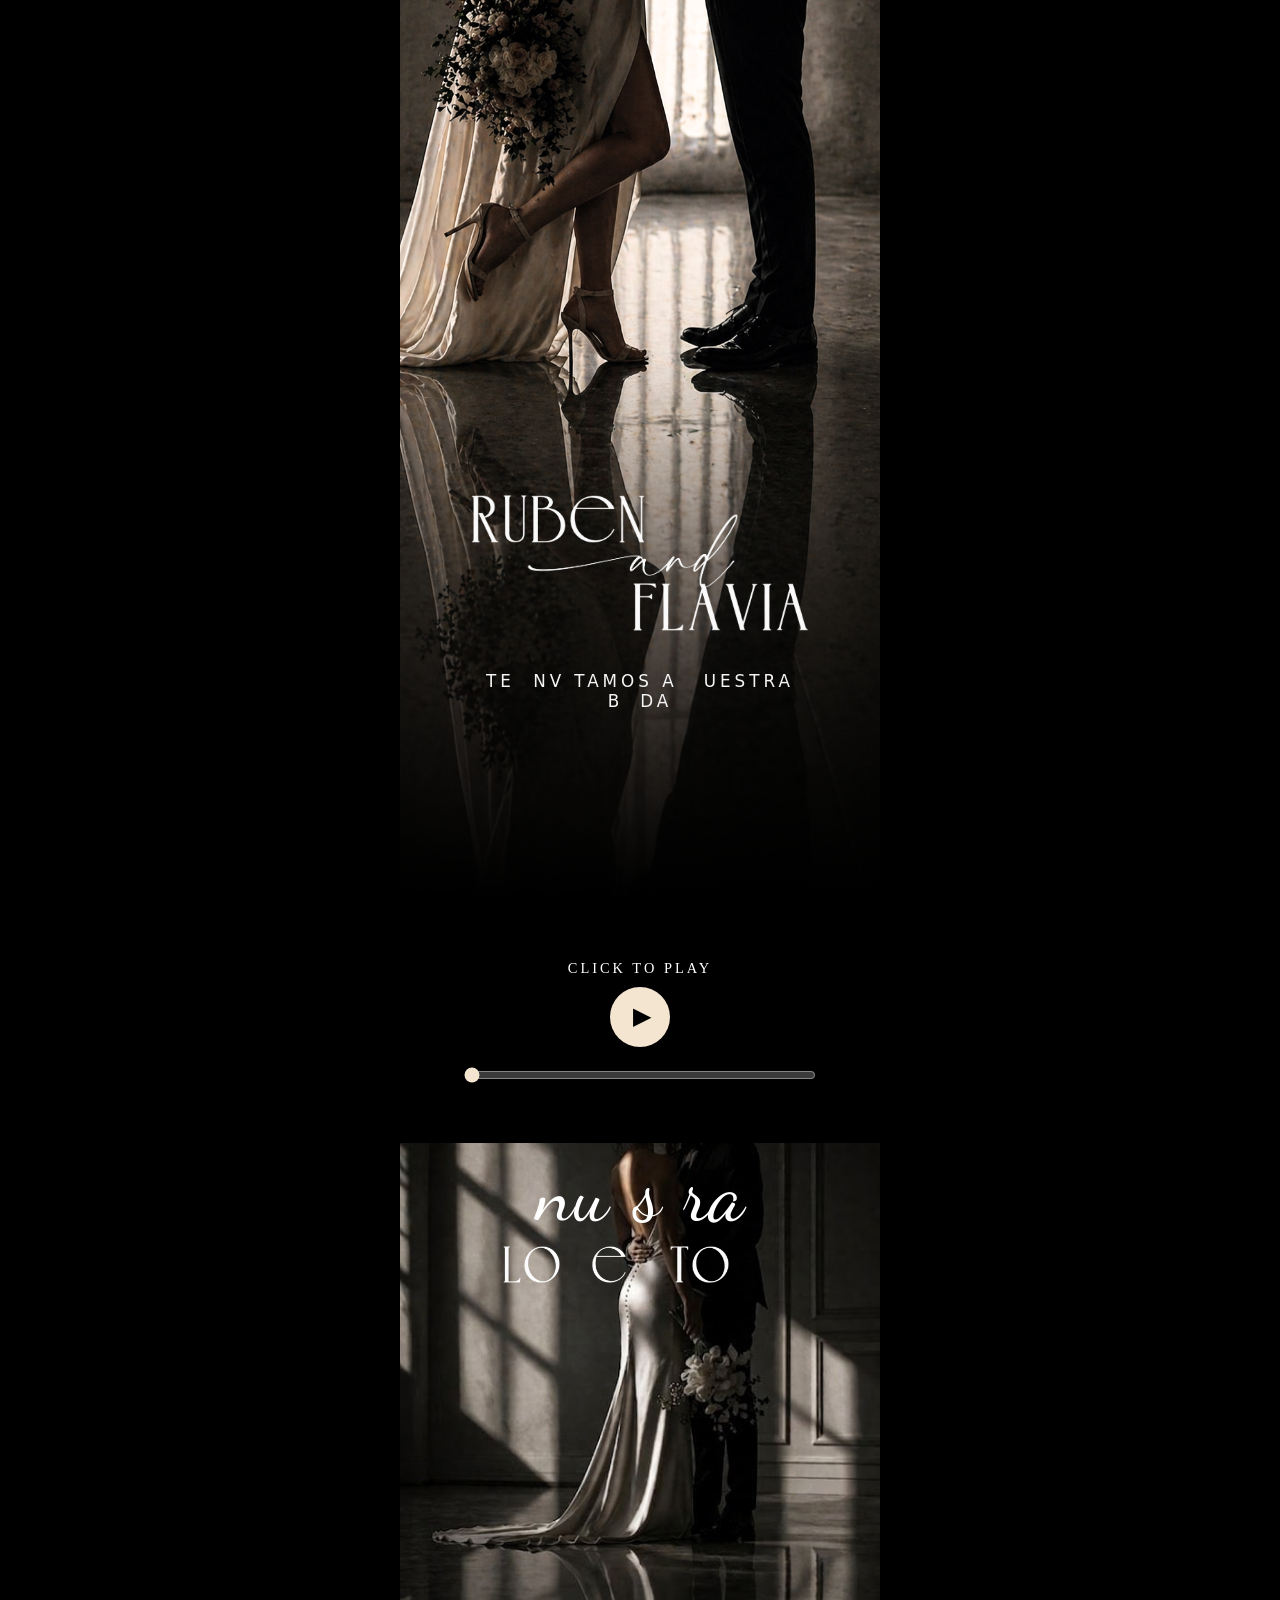
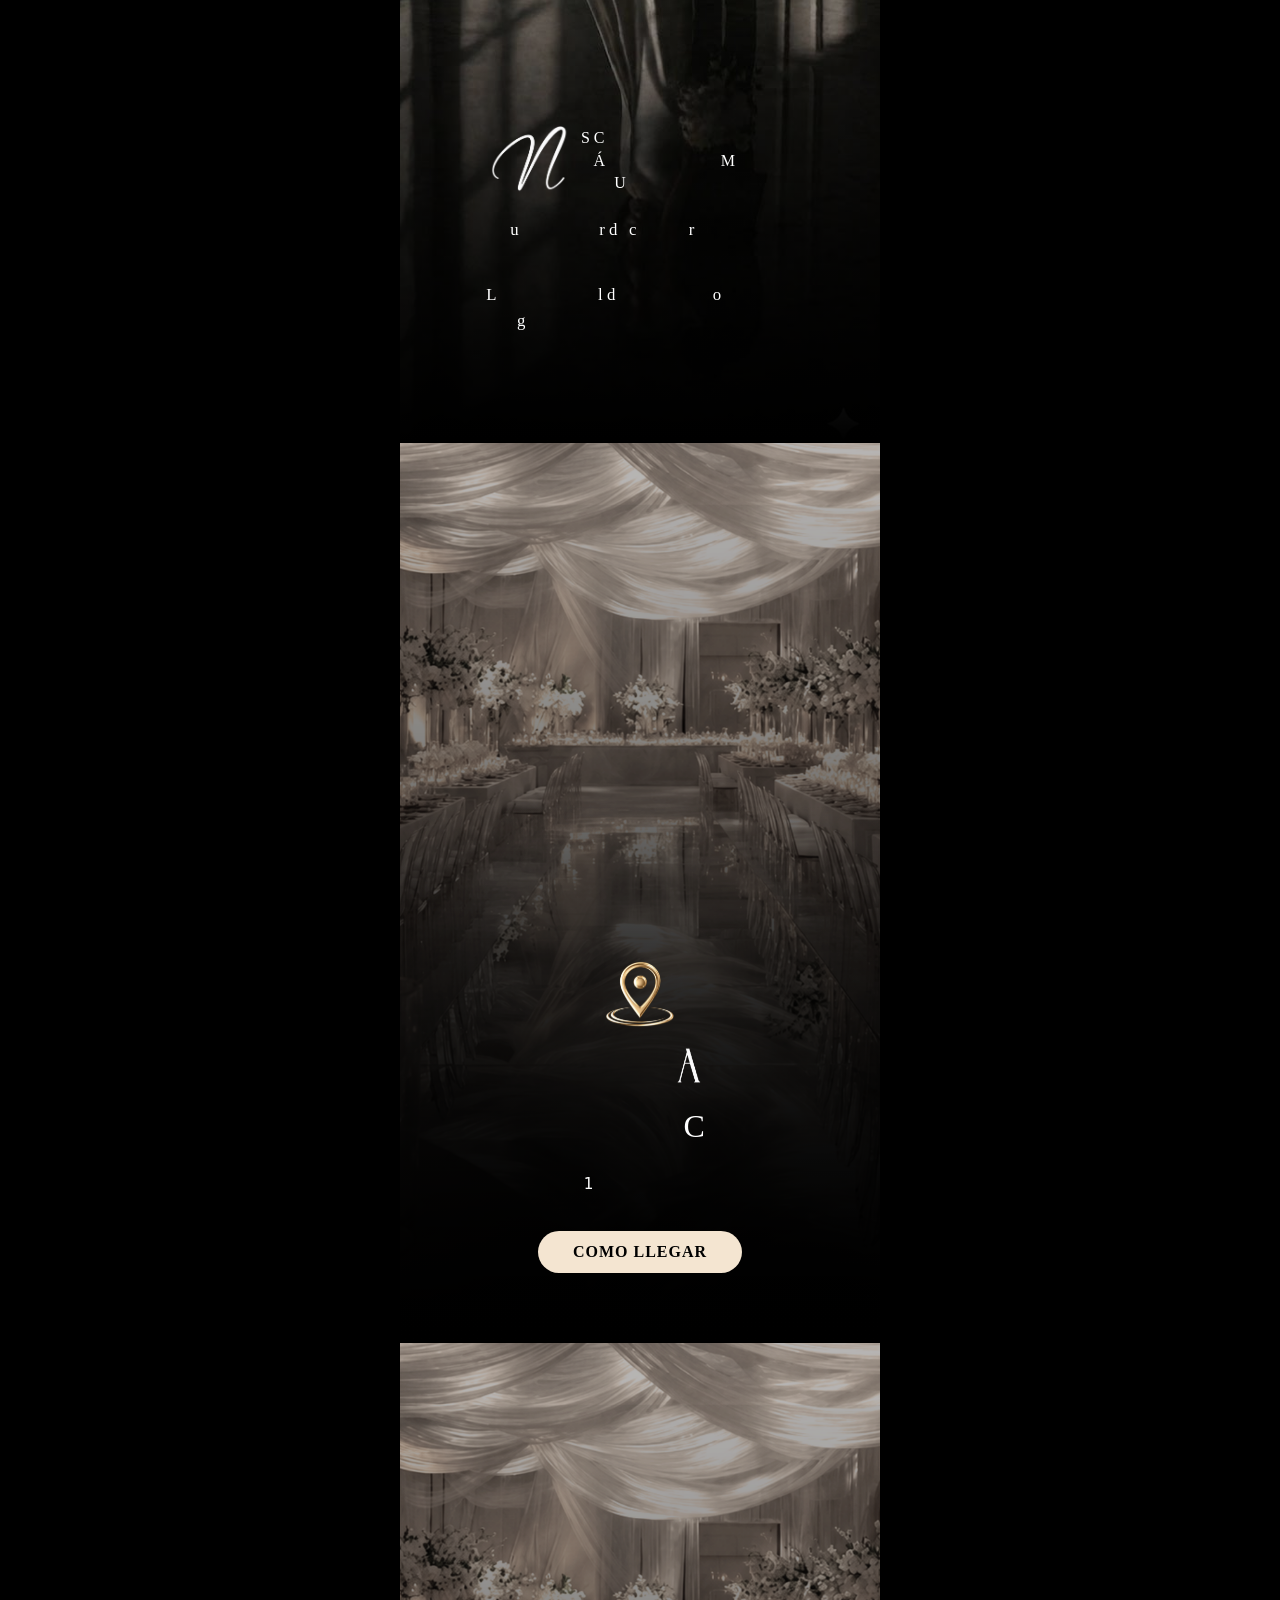
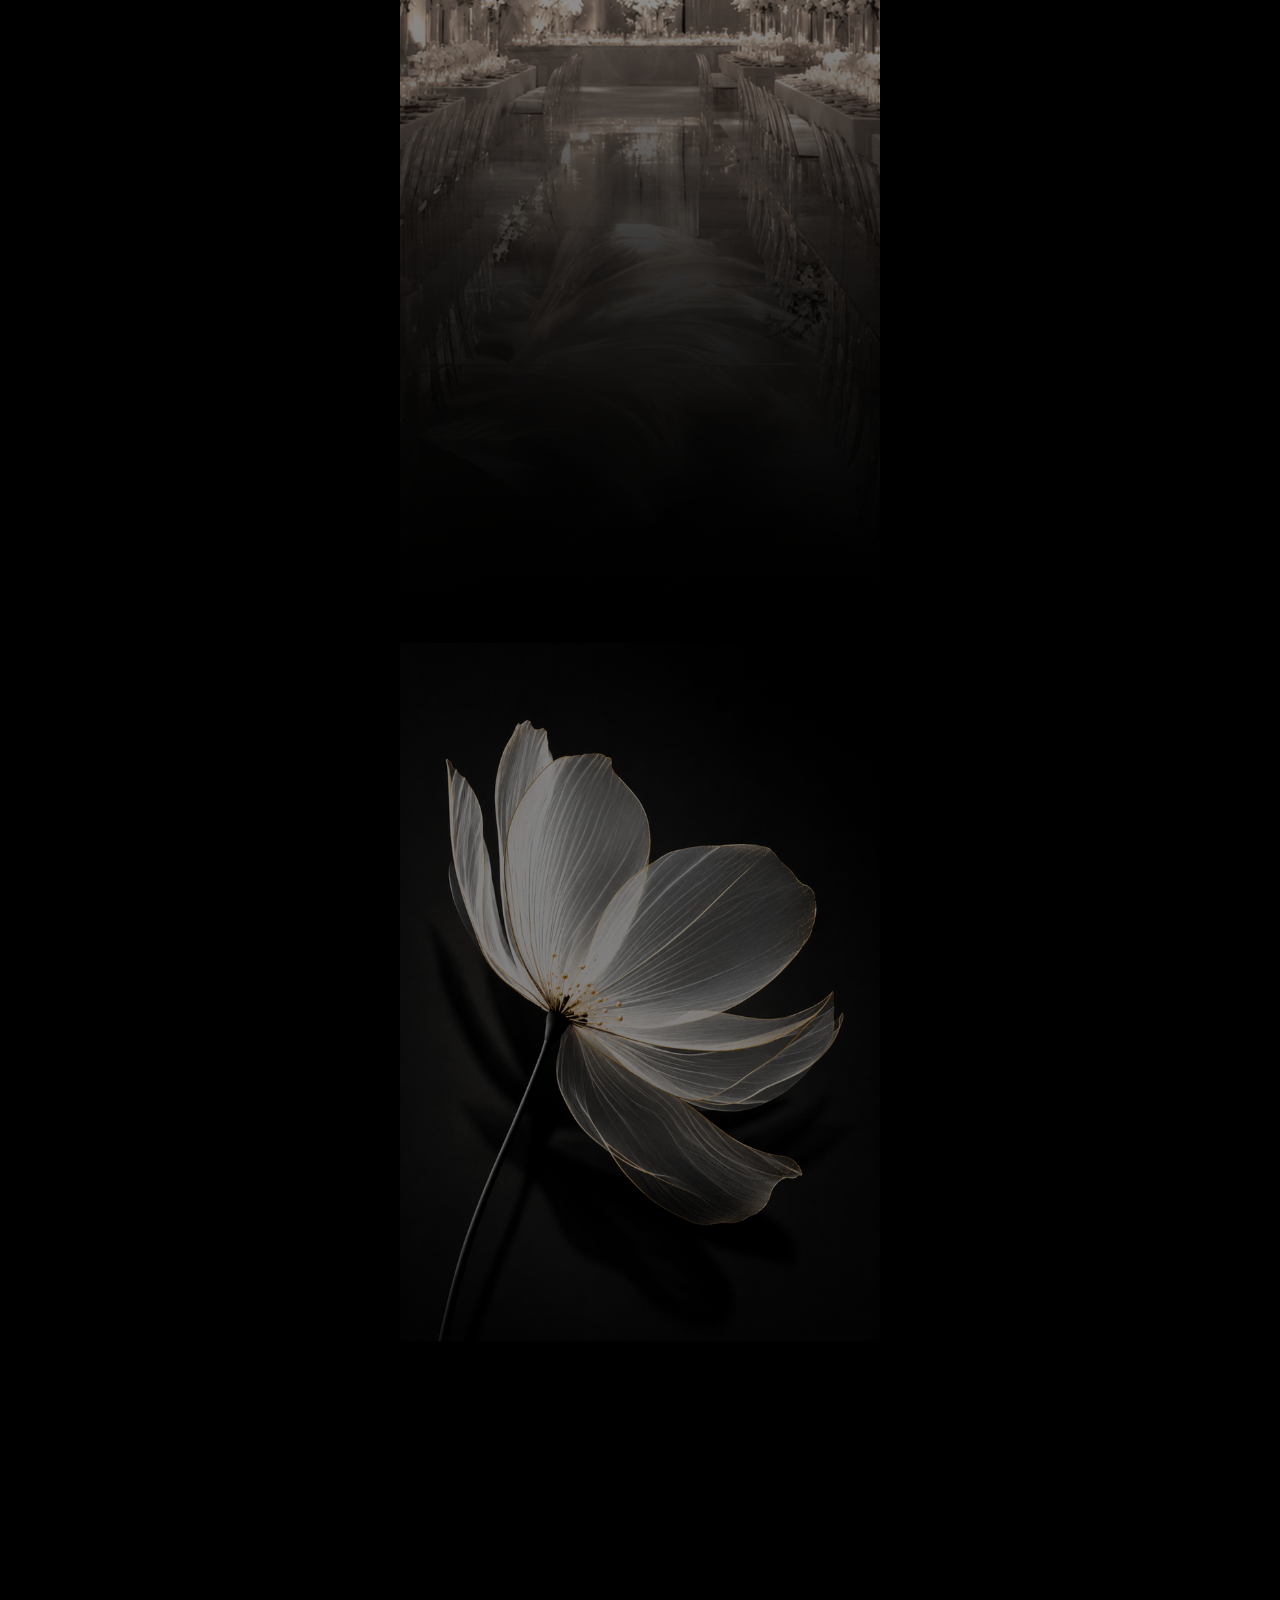
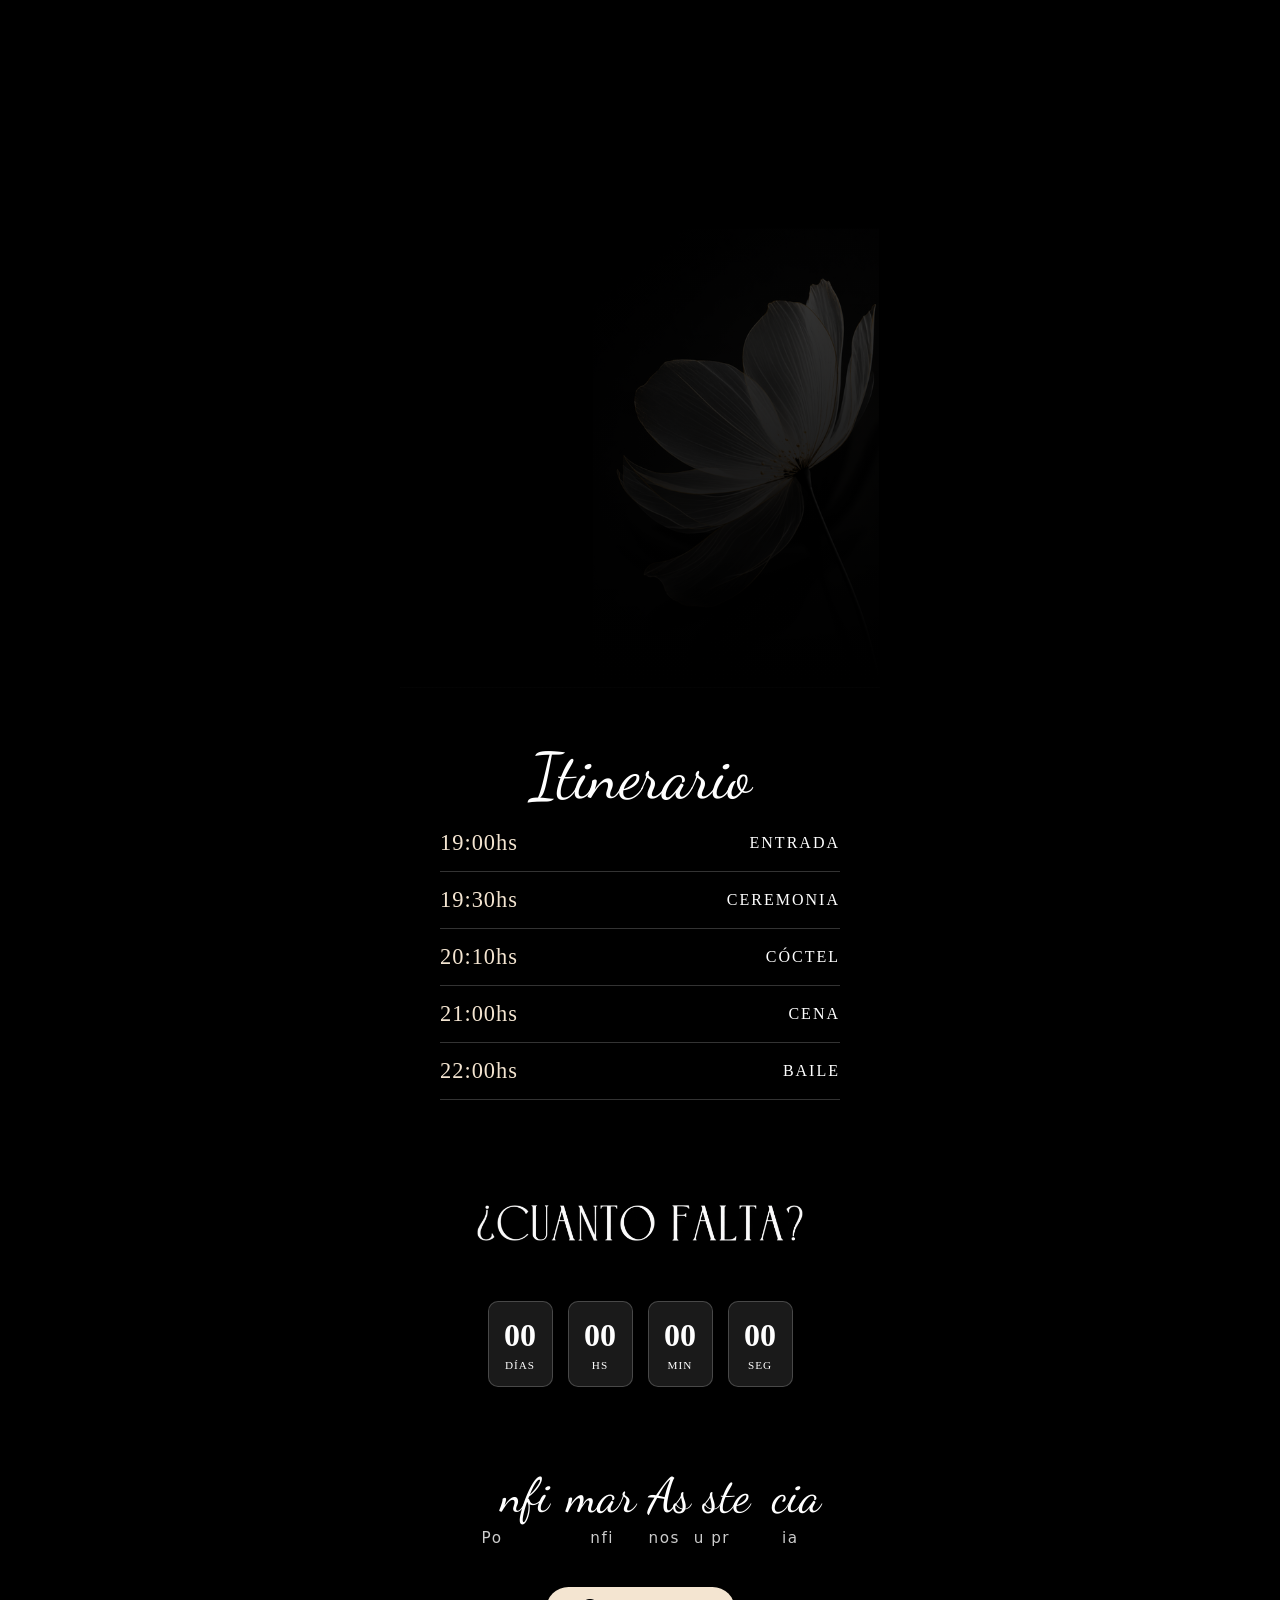
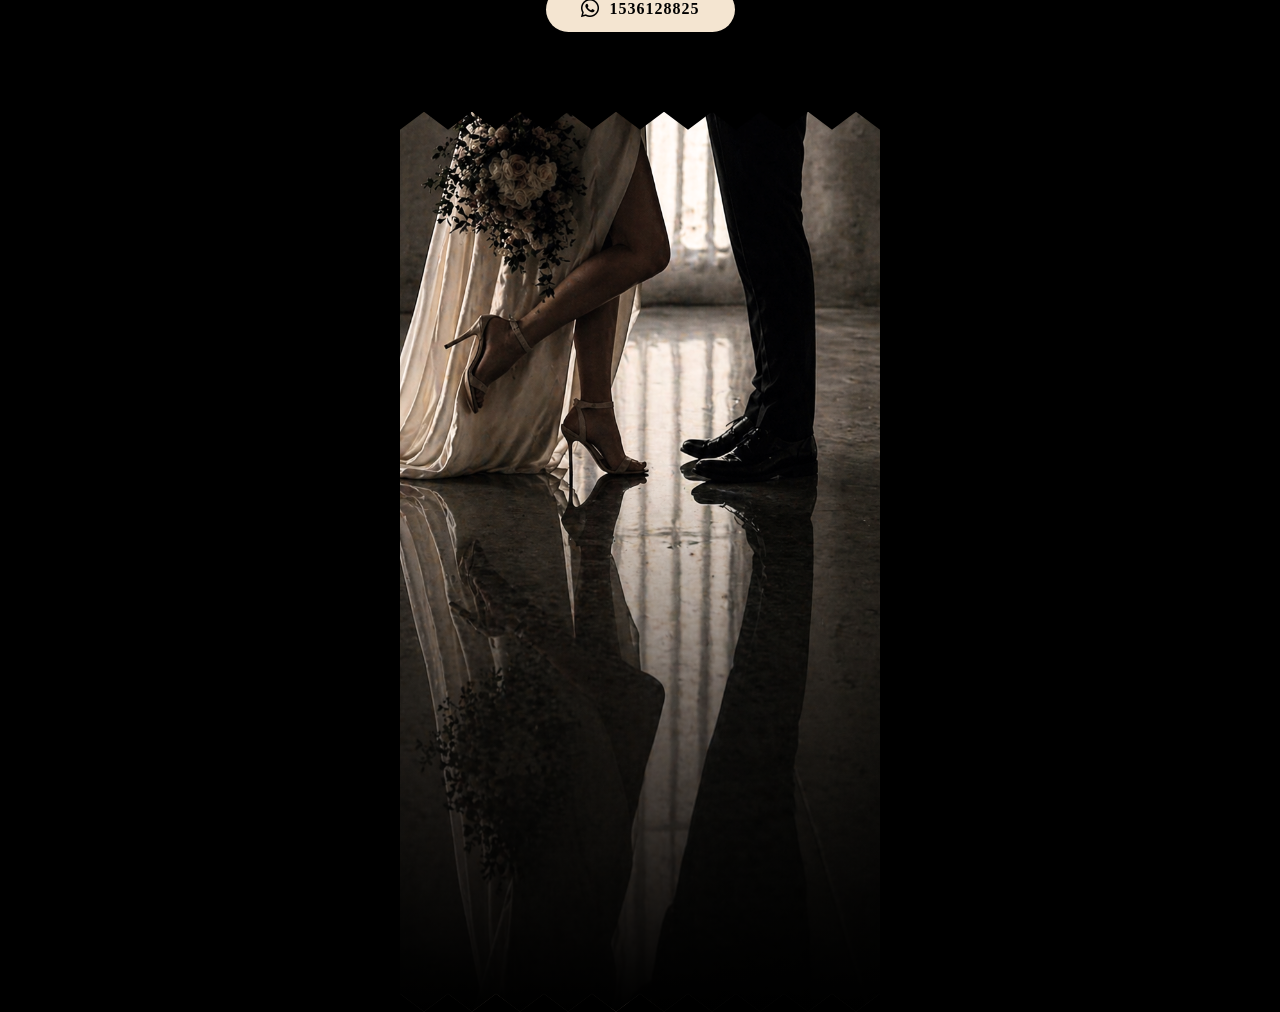
==== commit 1a099401: "Update detalles.html" ====
--- a/detalles.html
+++ b/detalles.html
@@ -247,7 +247,7 @@
             <div class="rsvp-container" style="margin-top: 50px; display: flex; flex-direction: column; align-items: center; width: 100%;">
                 <h3 class="cursiva random-appear" style="font-size: 3rem; margin-bottom: 5px;">Confirmar Asistencia</h3>
                 <p class="fuente2 random-appear" style="text-transform: none; font-size: 0.95rem; margin-bottom: 25px; opacity: 0.8;">Por favor confirmanos tu presencia</p>
-                <a href="https://wa.me/54911536128825" target="_blank" class="action-btn" style="display: flex; align-items: center; gap: 10px;">
+                <a href="https://wa.me/5491536128825" target="_blank" class="action-btn" style="display: flex; align-items: center; gap: 10px;">
                     <i class="fa-brands fa-whatsapp" style="font-size: 1.3rem;"></i> 1536128825
                 </a>
             </div>
@@ -286,4 +286,4 @@
     <script src="js/details.js"></script>
 </body>
 
-</html>+</html>
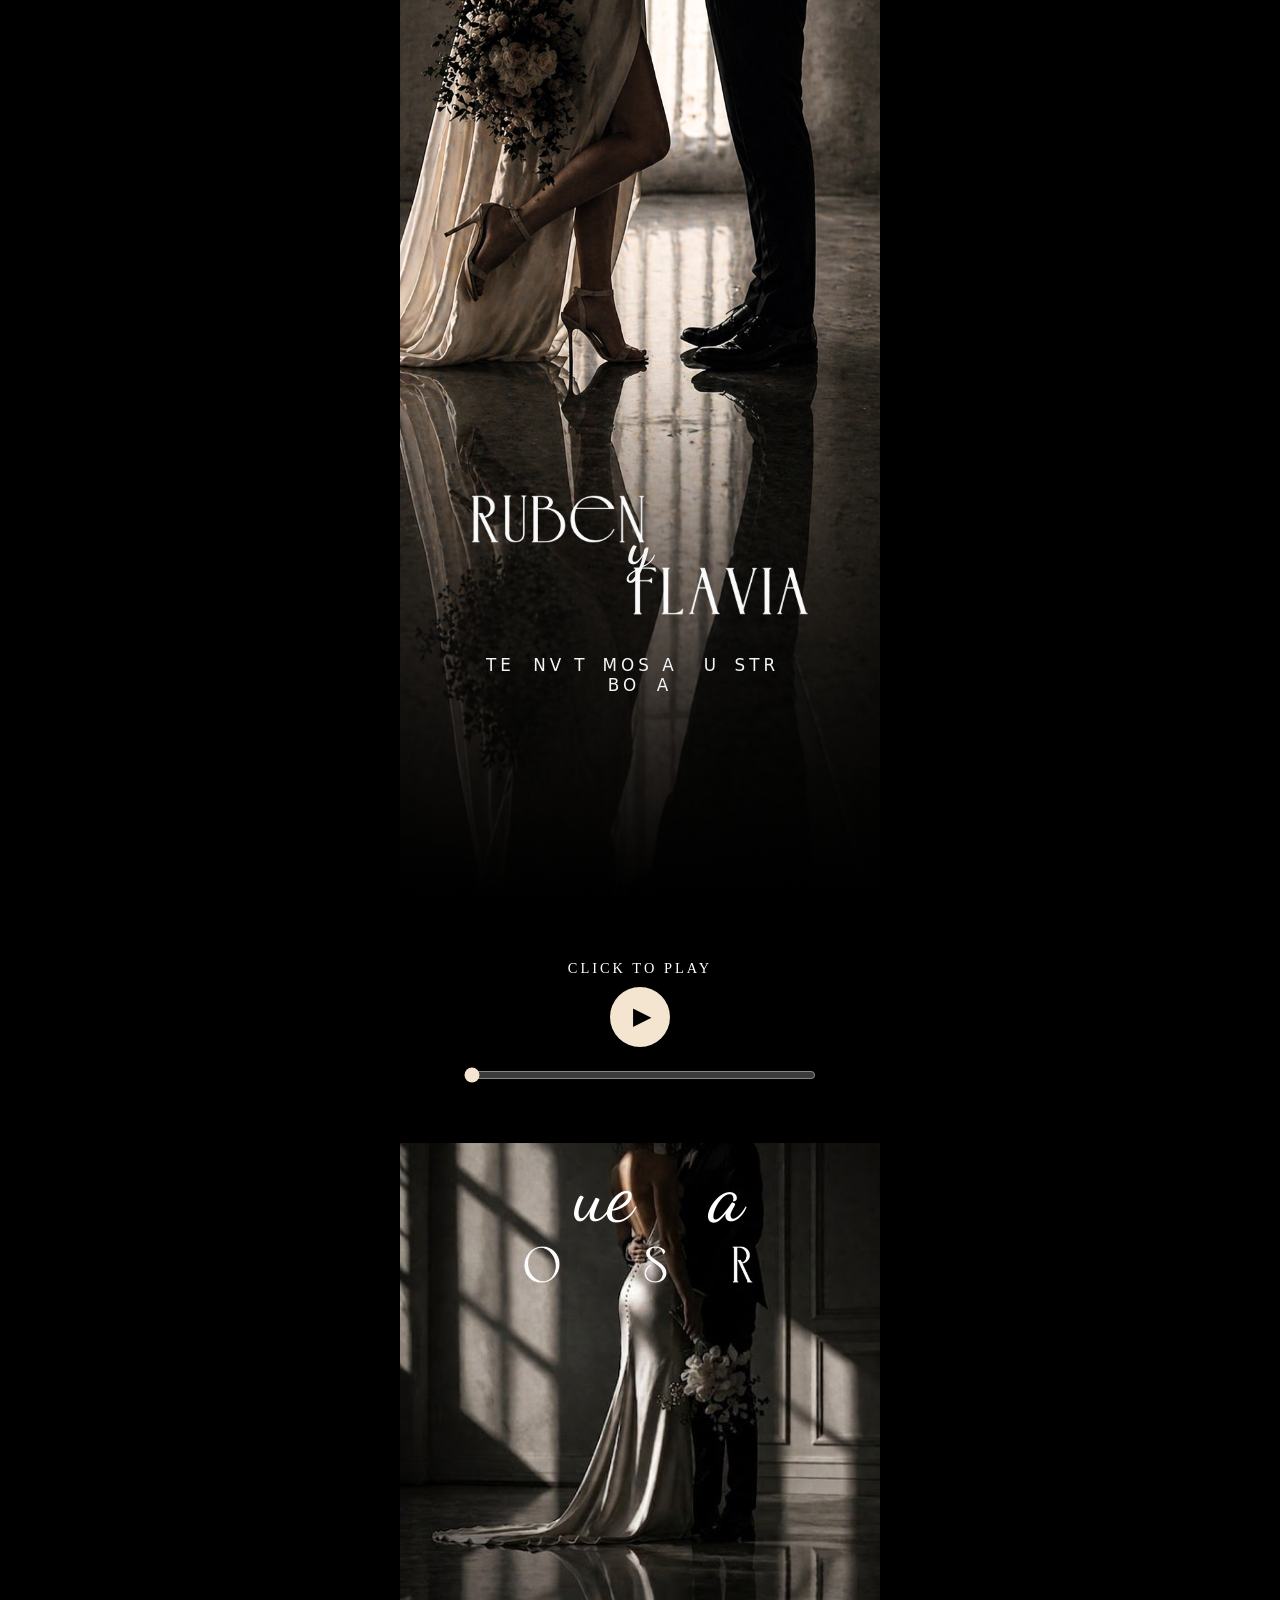
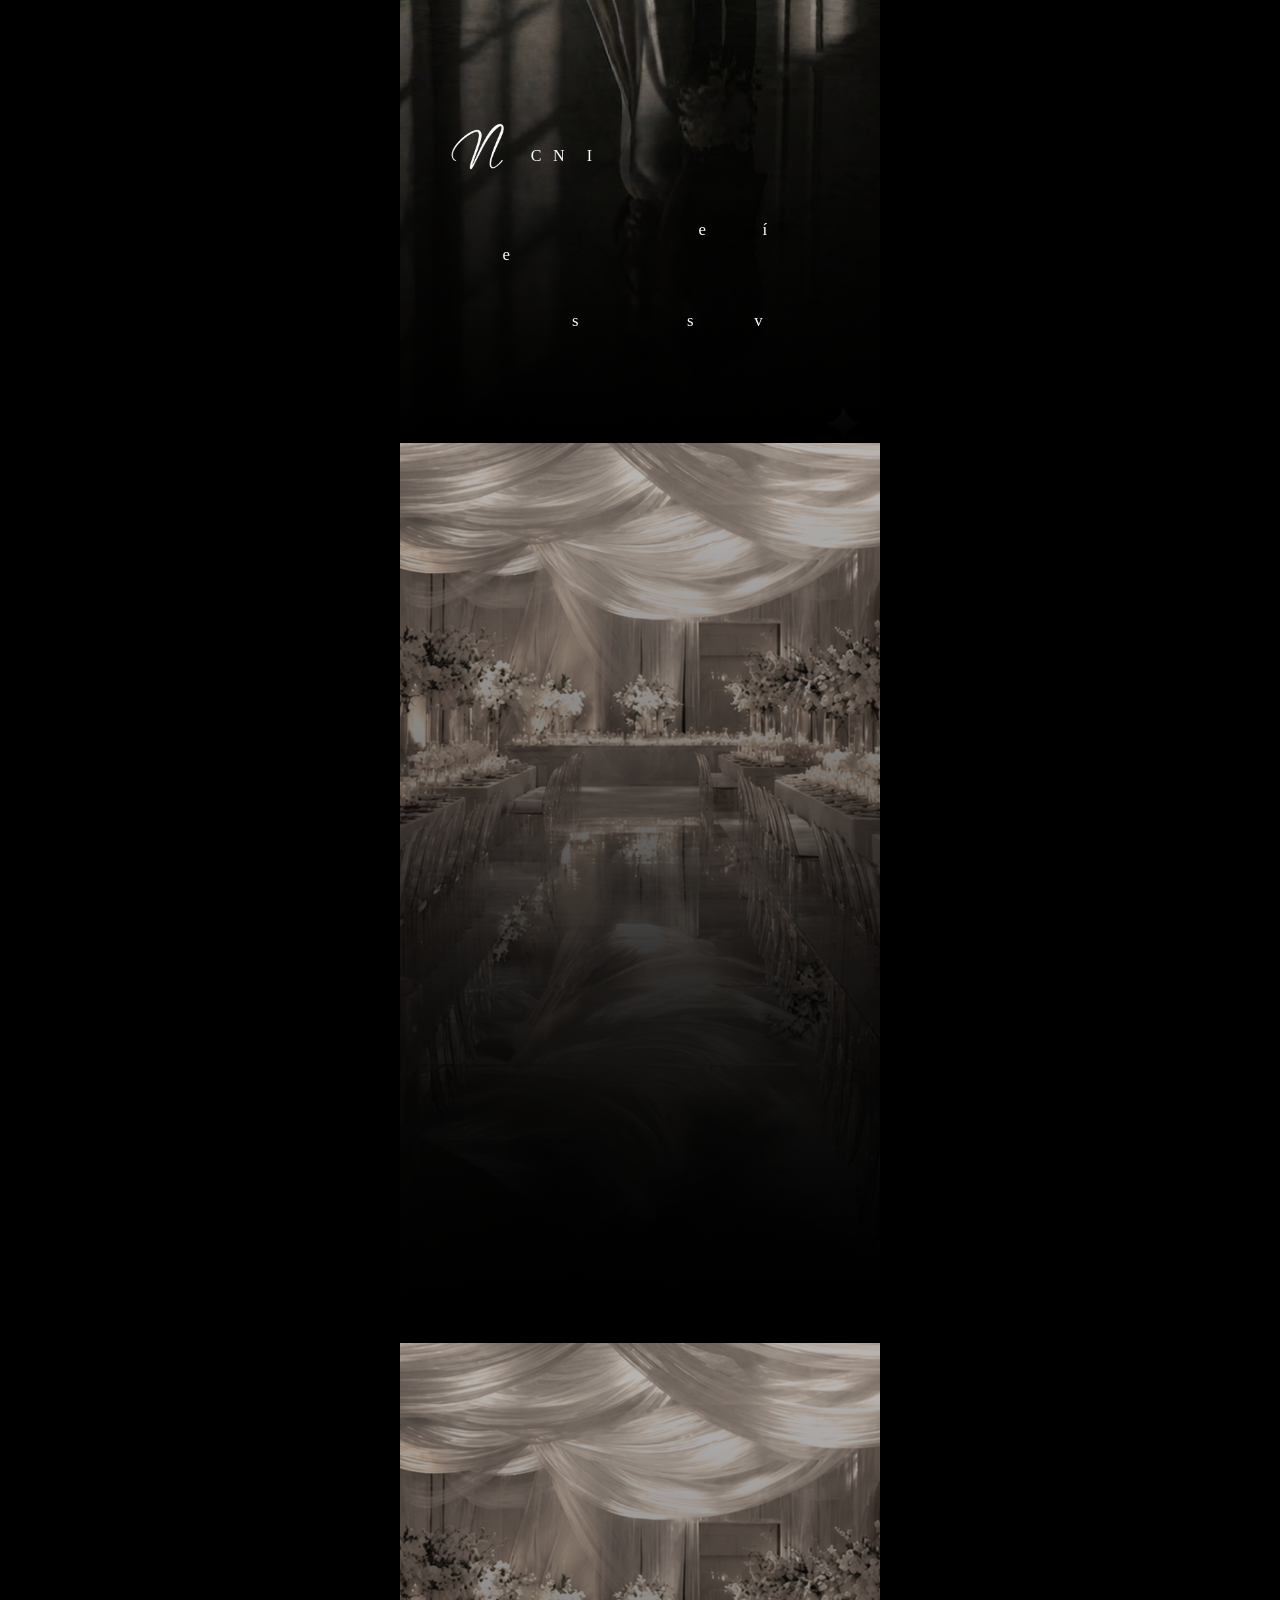
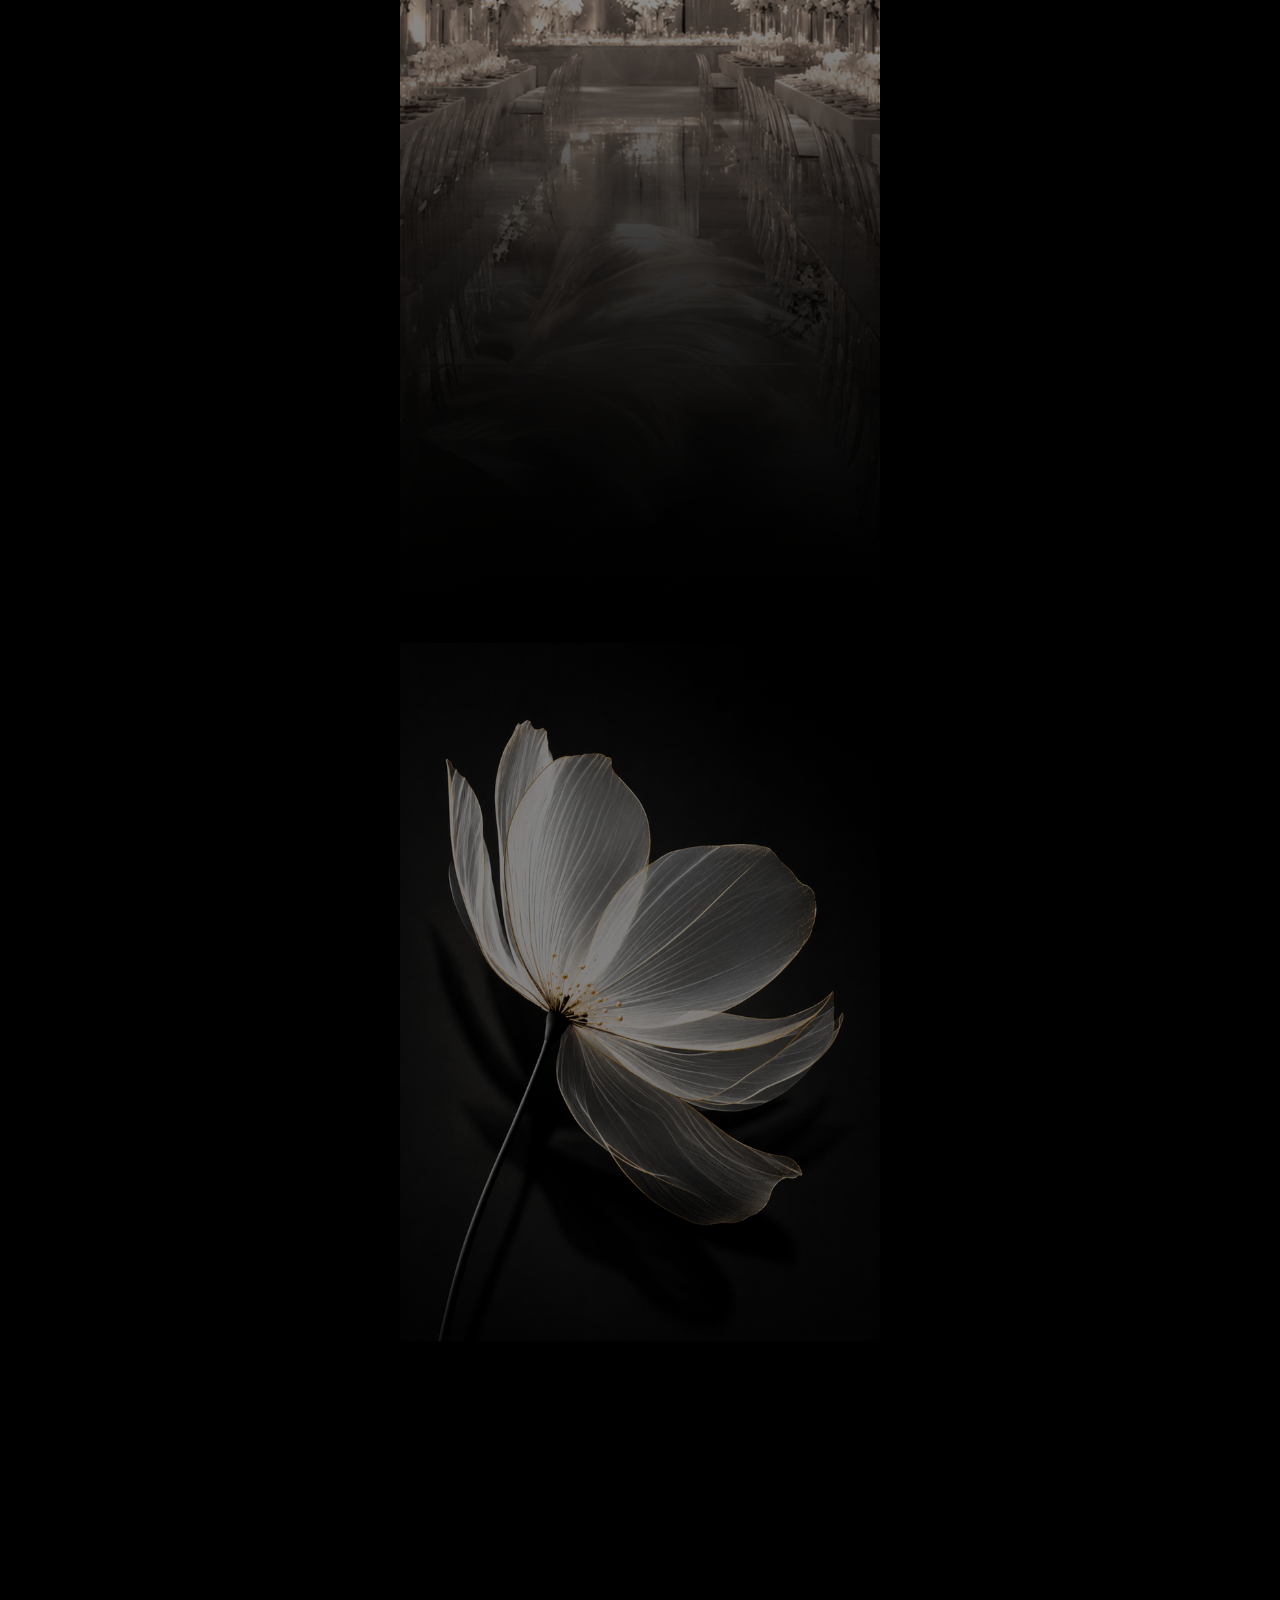
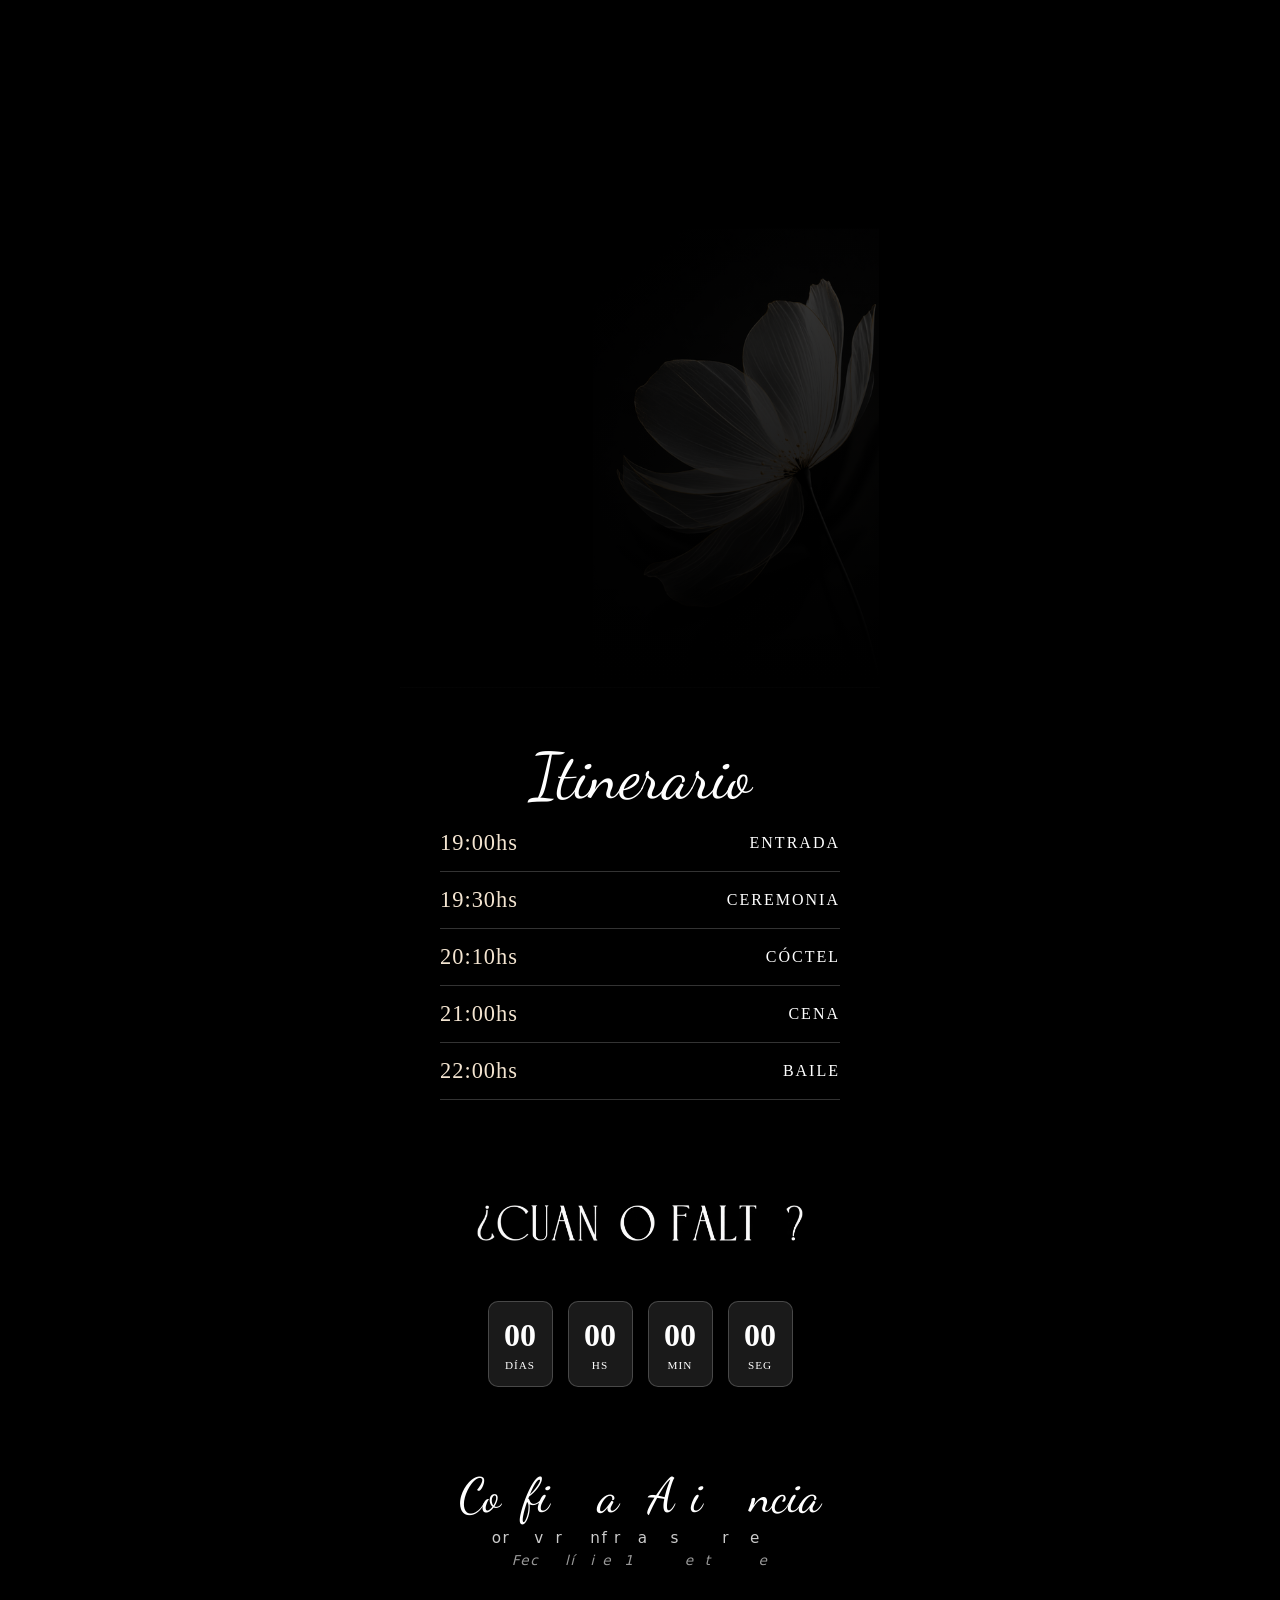
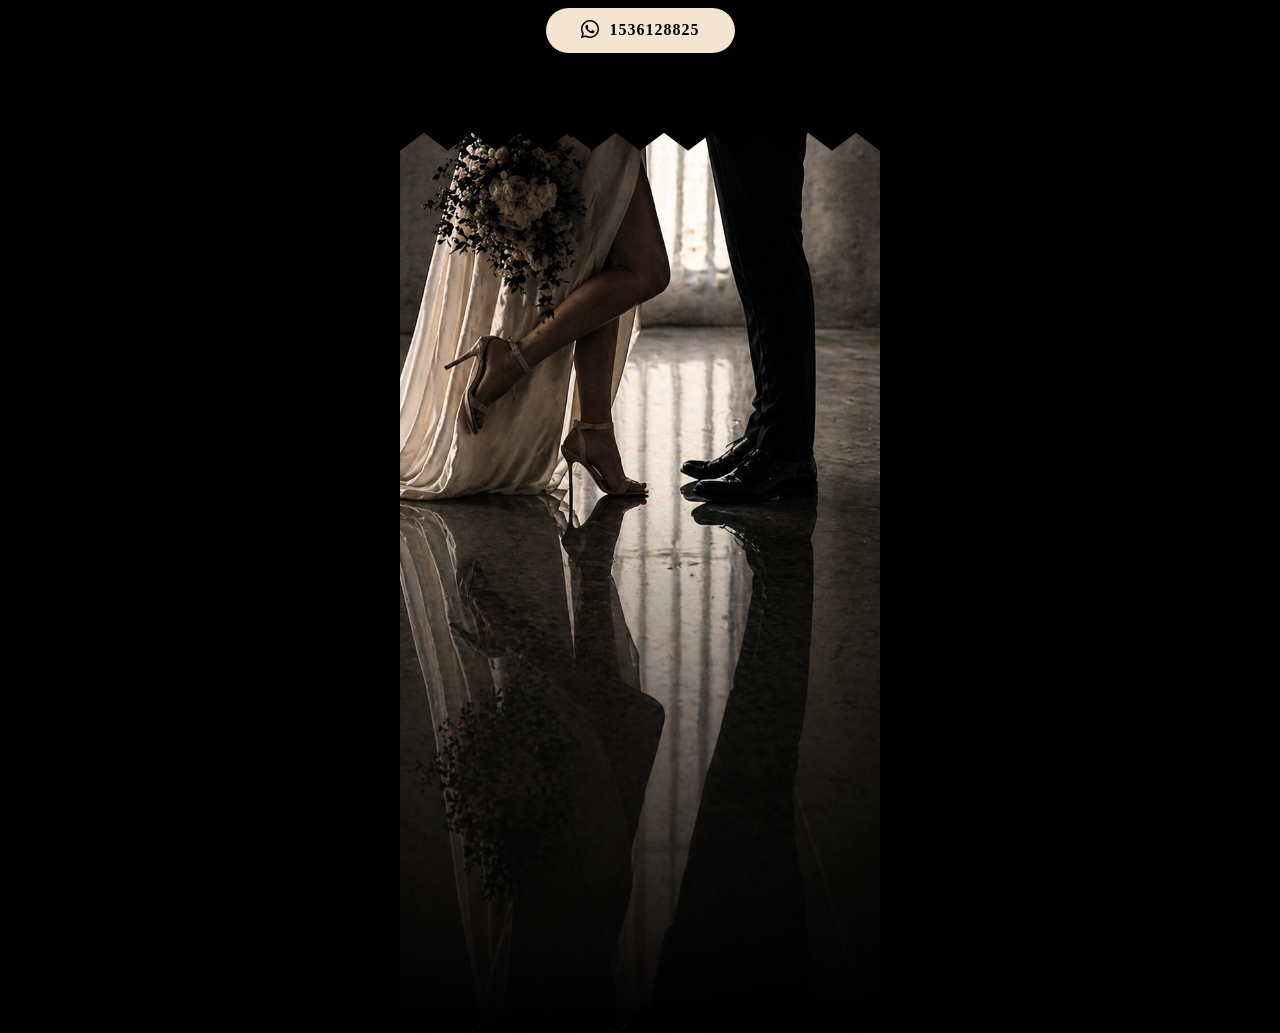
==== commit 2f3249e5: "Add files via upload" ====
--- a/detalles.html
+++ b/detalles.html
@@ -28,8 +28,8 @@
                     <img src="img/nn.png" class="letra img-letra" alt="n">
                 </div>
                 
-                <div class="and-img-container random-appear reveal reveal-bottom">
-                    <img src="img/and.png" class="letra" alt="and">
+                <div class="and-text-container random-appear reveal reveal-bottom">
+                    <span class="letra cursiva and-text">y</span>
                 </div>
 
                 <div class="img-secuencia random-appear reveal reveal-right" style="align-self: flex-end; margin-right: 5%; position: relative; z-index: 3;">
@@ -76,12 +76,17 @@
             </div>
 
             <div class="sec-content bottom-content text-left-align">
-                <div class="inline-n-text reveal reveal-left">
-                    <div class="random-appear">
-                        <img src="img/n.png" class="letra n-img-normal" alt="n">
+                
+                <!-- Letra Capital Clásica (Cuento) -->
+                <div class="story-wrapper reveal reveal-left">
+                    <div class="random-appear drop-cap-wrapper">
+                        <img src="img/n.png" class="letra drop-cap-img" alt="n">
                     </div>
-                    <p class="uppercase-text random-appear">os conocimos sin saber<br>cuánto iban a cambiar<br>nuestras vidas.</p>
-                </div>
+                    <div class="uppercase-text random-appear">
+                        os conocimos sin saber cuánto iban a cambiar nuestras vidas.
+                    </div>
+                </div>
+
                 <p class="normal-text reveal reveal-right random-appear">No queremos dejar de compartir esta alegría con ustedes que son personas muy allegadas a nosotros.</p>
                 <p class="normal-text reveal reveal-left random-appear">Los esperamos el día de nuestra boda para ser testigos de este momento tan significativo en nuestras vidas!</p>
             </div>
@@ -177,8 +182,8 @@
             </div>
         </section>
 
-        <!-- ================= SECCIÓN ITINERARIO (Sin Fondo) ================= -->
-        <section class="sec-itinerario">
+        <!-- ================= SECCIÓN ITINERARIO ================= -->
+        <section class="sec-itinerario reveal reveal-bottom">
             <h2 class="cursiva random-appear reveal reveal-right" style="font-size: 4rem; margin-bottom: 15px; text-align: center;">Itinerario</h2>
             
             <div class="itinerary-list">
@@ -246,8 +251,9 @@
             <!-- Confirmar Asistencia -->
             <div class="rsvp-container" style="margin-top: 50px; display: flex; flex-direction: column; align-items: center; width: 100%;">
                 <h3 class="cursiva random-appear" style="font-size: 3rem; margin-bottom: 5px;">Confirmar Asistencia</h3>
-                <p class="fuente2 random-appear" style="text-transform: none; font-size: 0.95rem; margin-bottom: 25px; opacity: 0.8;">Por favor confirmanos tu presencia</p>
-                <a href="https://wa.me/5491536128825" target="_blank" class="action-btn" style="display: flex; align-items: center; gap: 10px;">
+                <p class="fuente2 random-appear" style="text-transform: none; font-size: 0.95rem; margin-bottom: 5px; opacity: 0.8;">Por favor confirmanos tu presencia</p>
+                <p class="fuente2 random-appear" style="text-transform: none; font-size: 0.85rem; margin-bottom: 25px; opacity: 0.6; font-style: italic;">Fecha límite: 12 de septiembre</p>
+                <a href="https://wa.me/54911536128825" target="_blank" class="action-btn" style="display: flex; align-items: center; gap: 10px;">
                     <i class="fa-brands fa-whatsapp" style="font-size: 1.3rem;"></i> 1536128825
                 </a>
             </div>
@@ -265,8 +271,8 @@
                     <img src="img/nn.png" class="letra img-letra" alt="n">
                 </div>
                 
-                <div class="and-img-container random-appear reveal reveal-bottom">
-                    <img src="img/and.png" class="letra" alt="and">
+                <div class="and-text-container random-appear reveal reveal-bottom">
+                    <span class="letra cursiva and-text">y</span>
                 </div>
 
                 <div class="img-secuencia random-appear reveal reveal-right" style="align-self: flex-end; margin-right: 5%; position: relative; z-index: 3;">
@@ -286,4 +292,4 @@
     <script src="js/details.js"></script>
 </body>
 
-</html>
+</html>
--- a/css/details.css
+++ b/css/details.css
@@ -52,7 +52,6 @@
     z-index: 1; 
 }
 
-/* Base del pseudo-elemento animado */
 .sec-bg::before {
     content: "";
     position: absolute;
@@ -65,19 +64,15 @@
     transition: transform 1.2s cubic-bezier(0.25, 1, 0.5, 1);
 }
 
-/* Inserción directa de las imágenes con degradado (ruta relativa desde la carpeta CSS) */
 .bg-img-1::before { background-image: linear-gradient(to bottom, transparent 40%, #000 100%), url('../img/f2.png'); }
 .bg-img-3::before { background-image: linear-gradient(to bottom, transparent 40%, #000 100%), url('../img/f3.jpg'); }
 .bg-img-4::before { background-image: linear-gradient(to bottom, transparent 40%, #000 100%), url('../img/f4.png'); }
 .bg-img-6::before { background-image: linear-gradient(to bottom, transparent 40%, #000 100%), url('../img/f5.png'); }
-.bg-img-itinerario::before { background-image: linear-gradient(to bottom, transparent 40%, #000 100%), url('../img/f3.png'); }
-
-/* Direcciones de animación iniciales */
+
 .bg-top::before { transform: translateY(-100%); }
 .bg-left::before { transform: translateX(-100%); }
 .bg-right::before { transform: translateX(100%); }
 
-/* Posición final al activar con JS */
 .sec-bg.active-bg::before {
     transform: translate(0, 0);
 }
@@ -136,9 +131,6 @@
     line-height: 1.5;
 }
 
-/* =========================================
-   Contenedores de Letras en Imagen
-========================================= */
 .img-secuencia {
     display: flex;
     flex-direction: row;
@@ -155,42 +147,59 @@
 .img-letra-sm { height: 18px; width: auto; margin: 0 1px; }
 .espacio { width: 15px; }
 
-.and-img-container {
+/* =========================================
+   Conector de texto "y"
+========================================= */
+.and-text-container {
     text-align: center;
     margin: -35px 0 -15px 0; 
     z-index: 2;
     position: relative;
     width: 100%;
 }
-.and-img-container img {
-    width: 100%;
-    max-width: 60%; 
-}
-
-/* =========================================
-   Sección 3: Story, Inline Text e Imágenes
-========================================= */
-.inline-n-text {
-    display: flex;
-    align-items: center;
-    justify-content: center;
-    gap: 15px;
-    margin-bottom: 20px;
-}
-
-.n-img-normal {
-    height: 68px; 
+
+.and-text {
+    font-size: 4rem;
+    color: var(--dorado-plateado);
+    display: inline-block;
+    line-height: 1;
+    text-transform: none;
+}
+
+/* =========================================
+   Sección 3: Drop Cap Literario (N) Clásico
+========================================= */
+.story-wrapper {
+    display: block; 
+    width: 100%;
+    margin: 0 auto 25px;
+}
+
+.story-wrapper::after {
+    content: "";
+    display: table;
+    clear: both;
+}
+
+.drop-cap-wrapper {
+    float: left; 
+    margin-right: -4px; /* Margen negativo para unir el texto a la imagen */
+    margin-top: 3px; 
+    margin-bottom: 0px; 
+}
+
+.drop-cap-img {
+    height: 48px; 
     width: auto;
-    flex-shrink: 0;
-}
-
-.uppercase-text {
+    display: block;
+}
+
+.story-wrapper .uppercase-text {
     text-transform: uppercase;
     font-size: 1rem; 
-    text-align: center;
-    line-height: 1.4;
-    position: relative;
-    left: -15px;
+    line-height: 1.5; 
+    text-align: center; 
+    display: block;
 }
 
 .normal-text {
@@ -433,9 +442,4 @@
     font-family: system-ui, sans-serif;
     letter-spacing: 1.5px;
     font-weight: 300;
-}
-
-.bottom-content2 {
-    margin-top: auto;
-    padding-bottom: 50px; 
 }
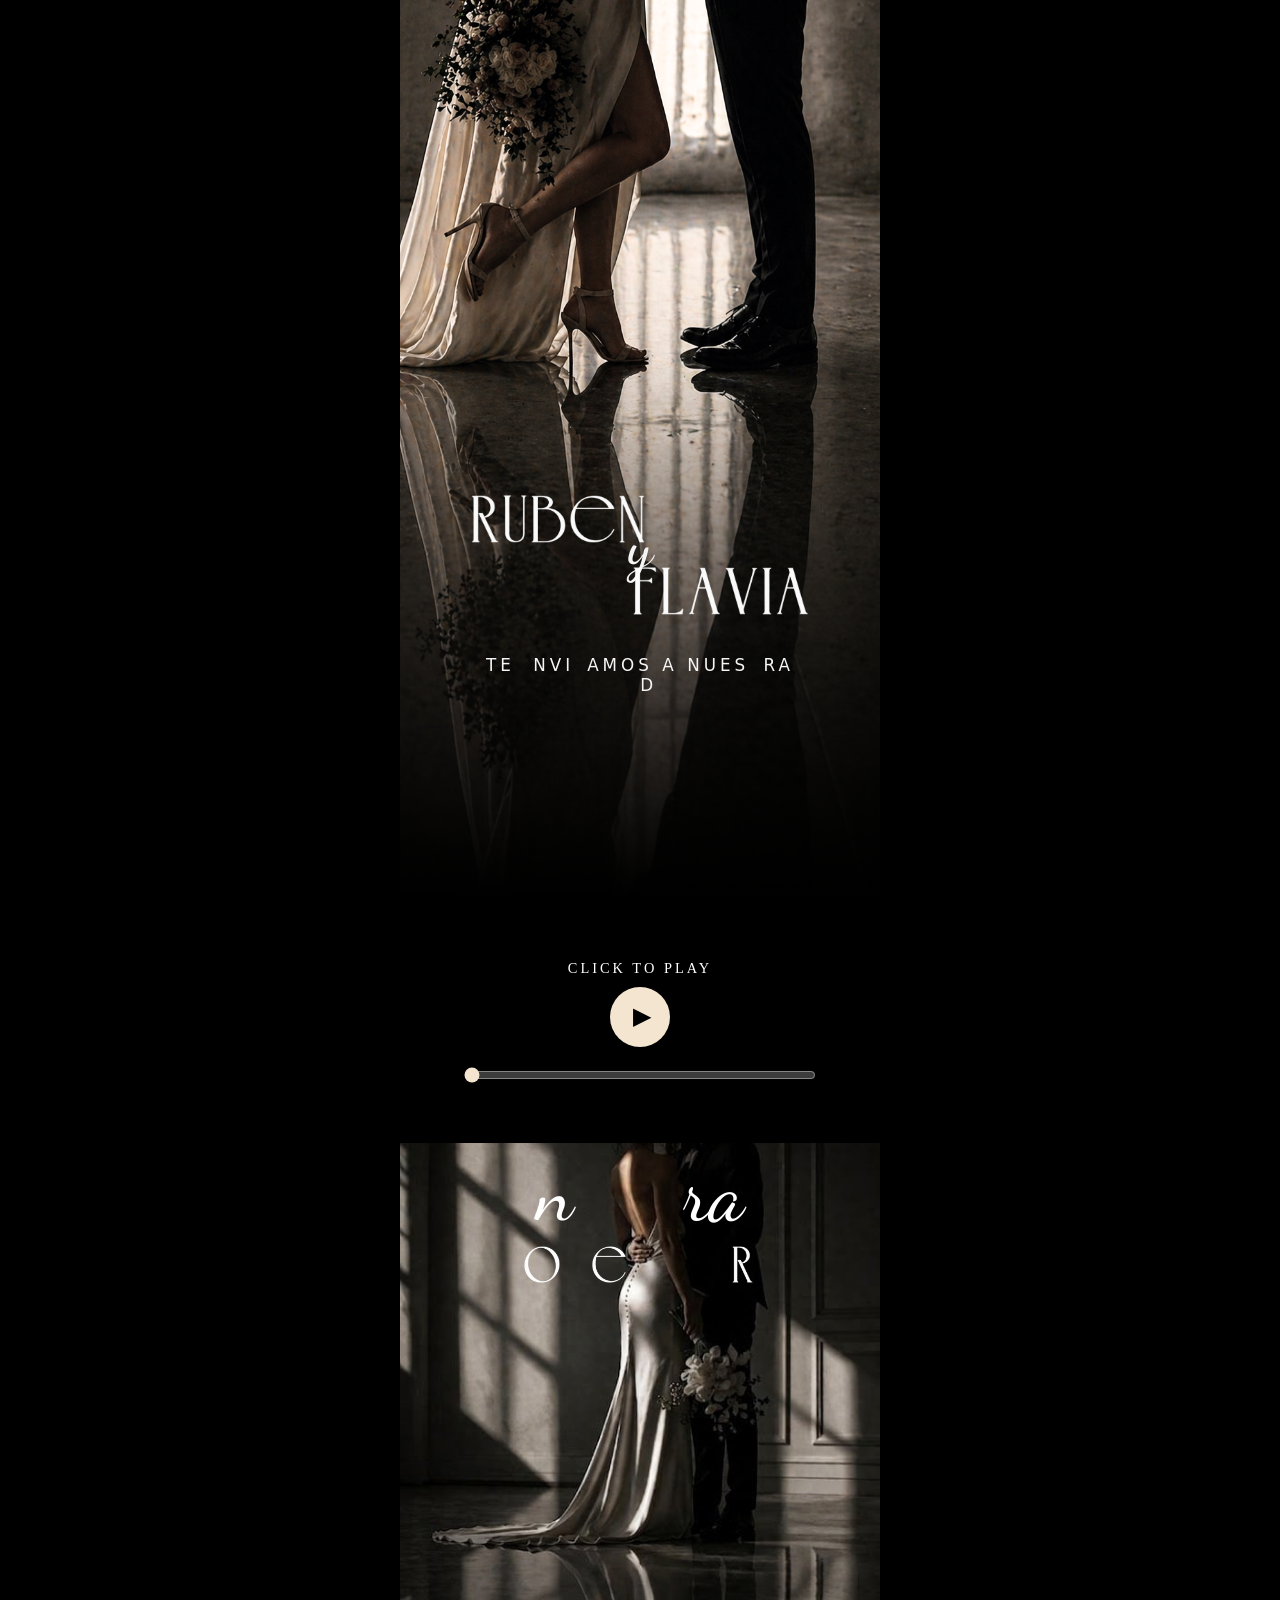
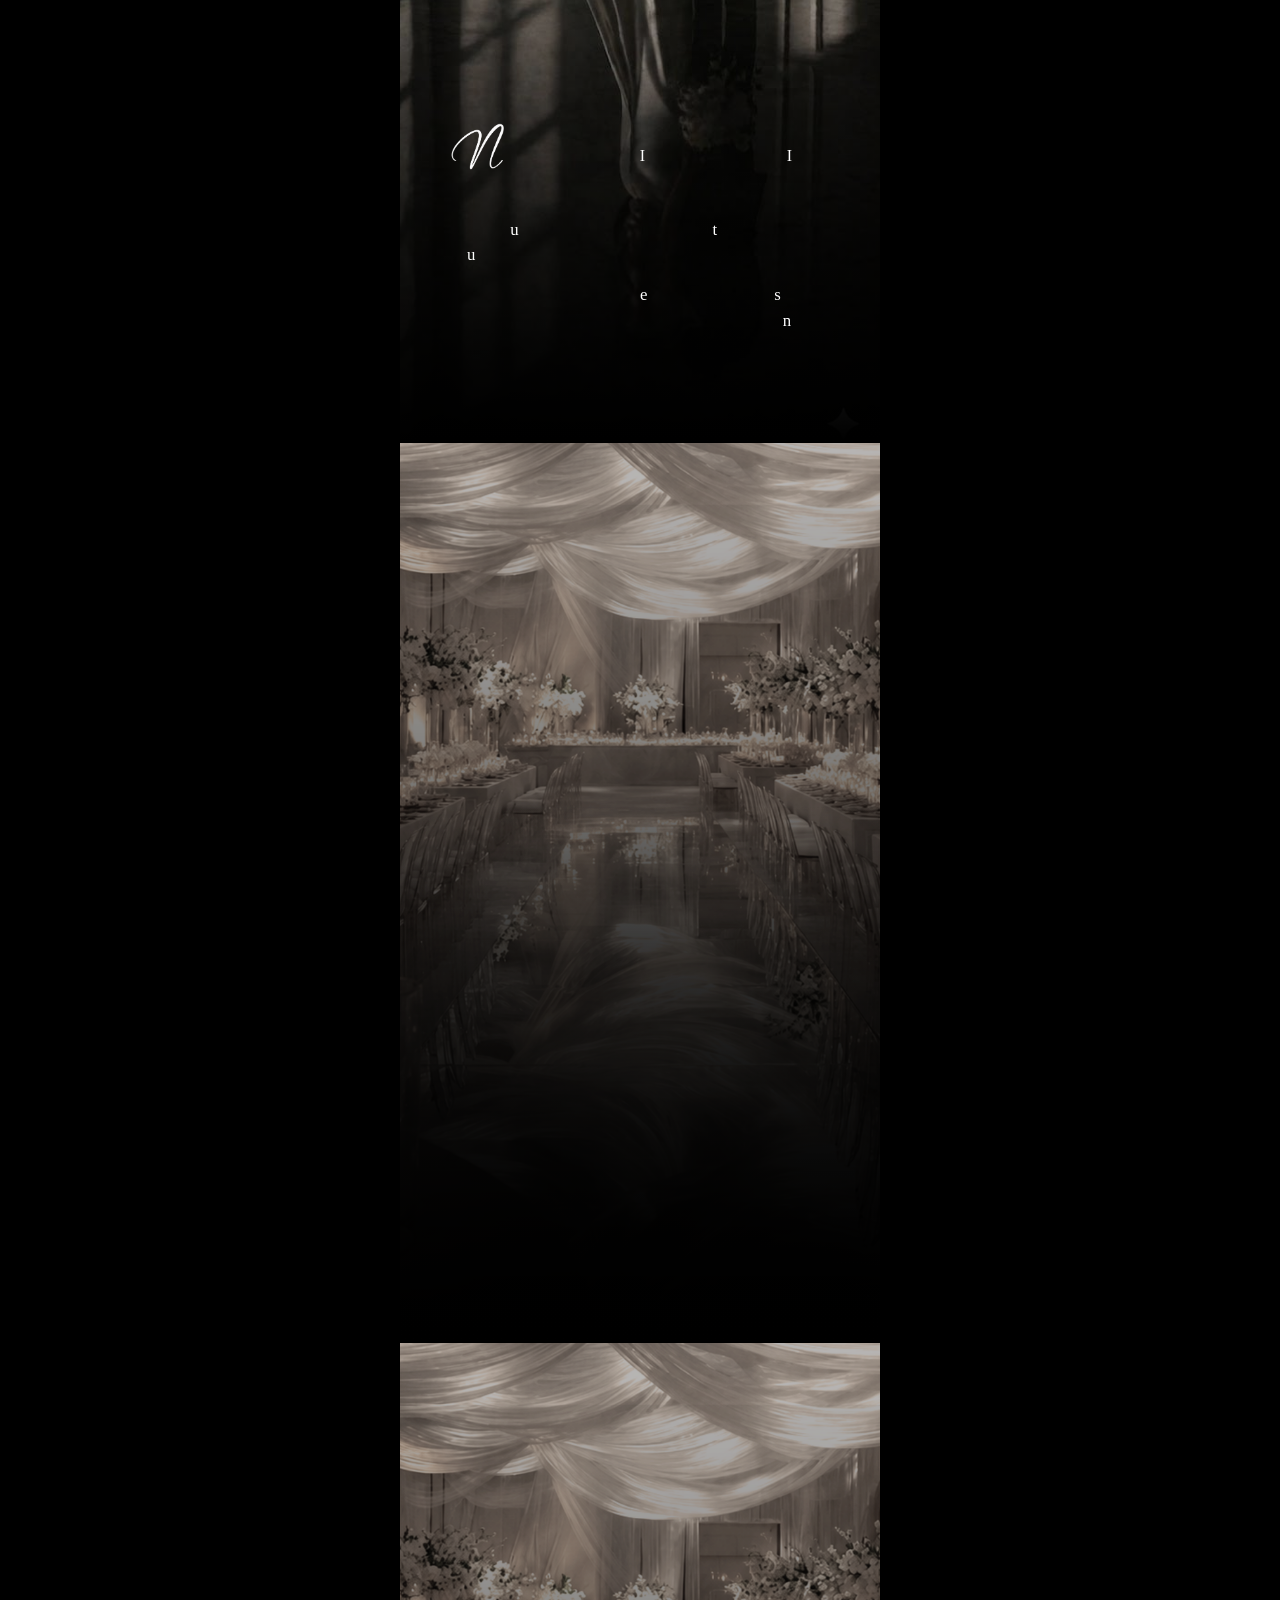
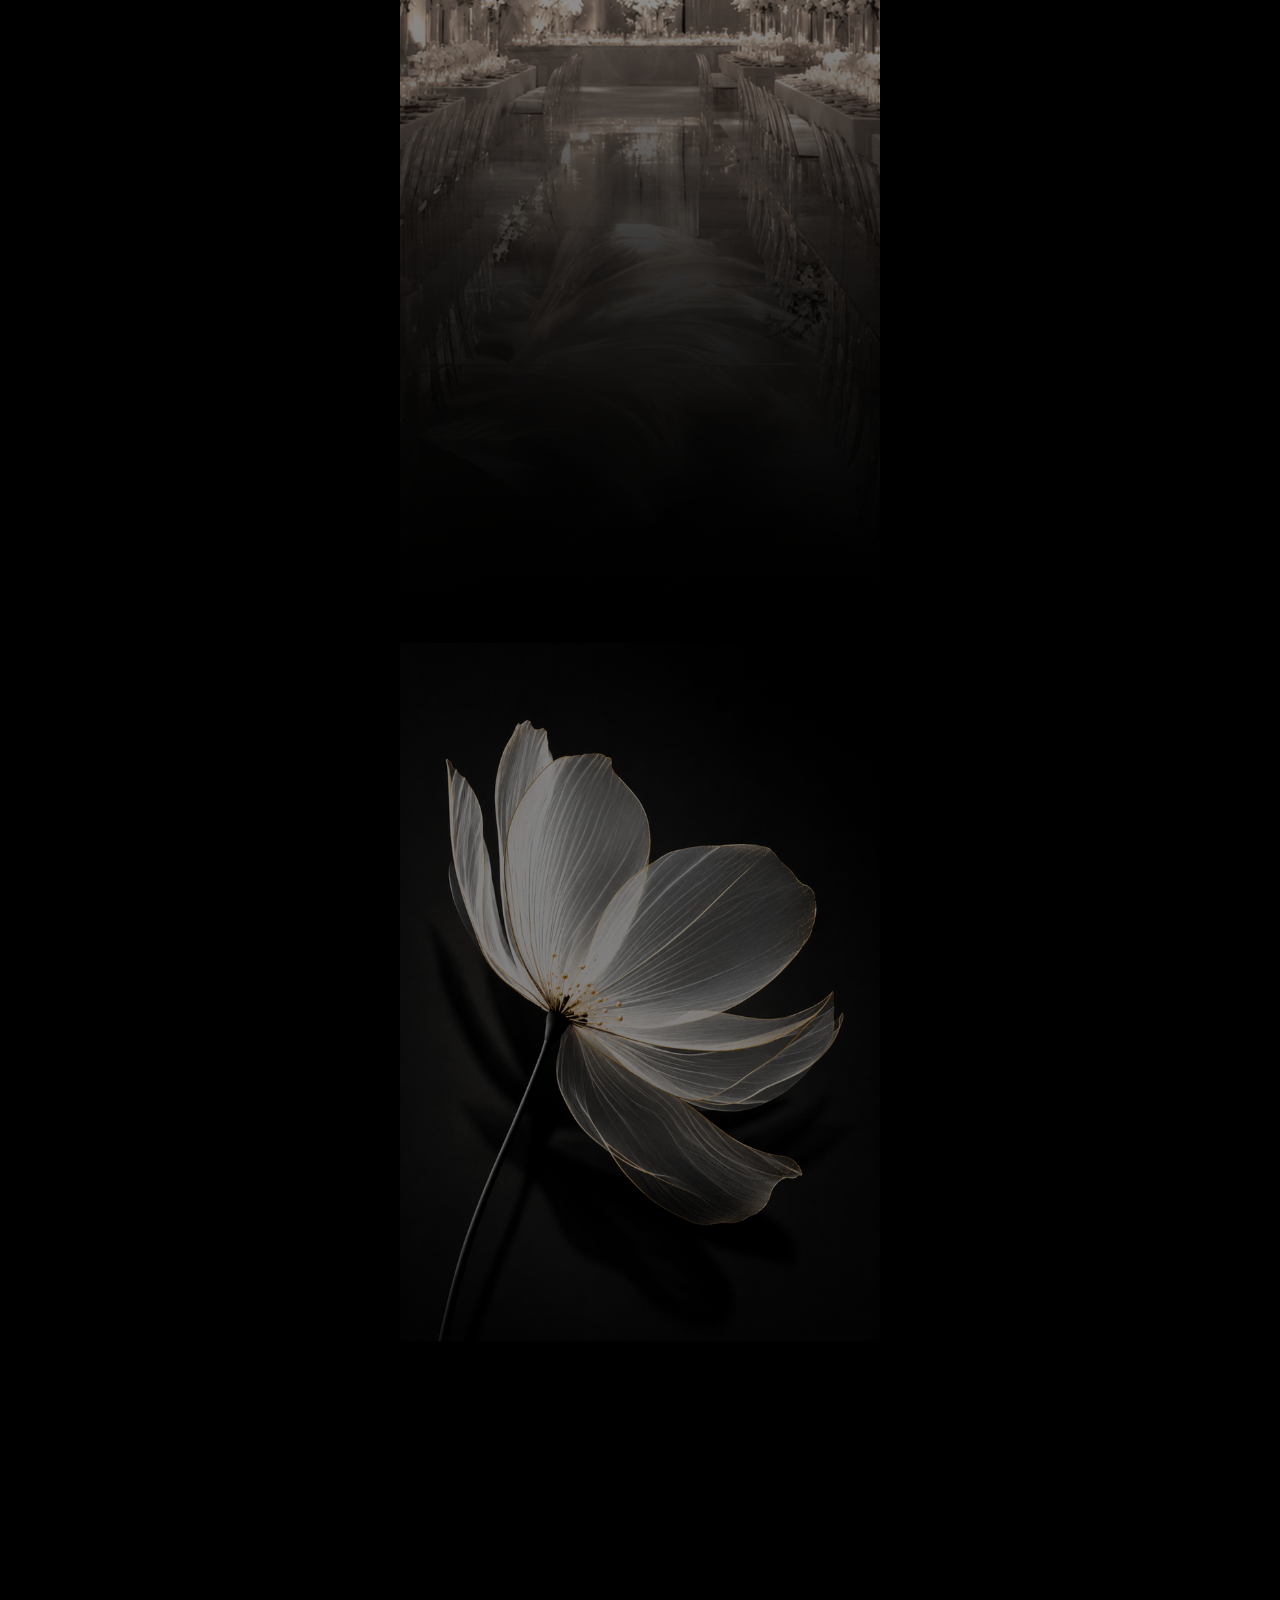
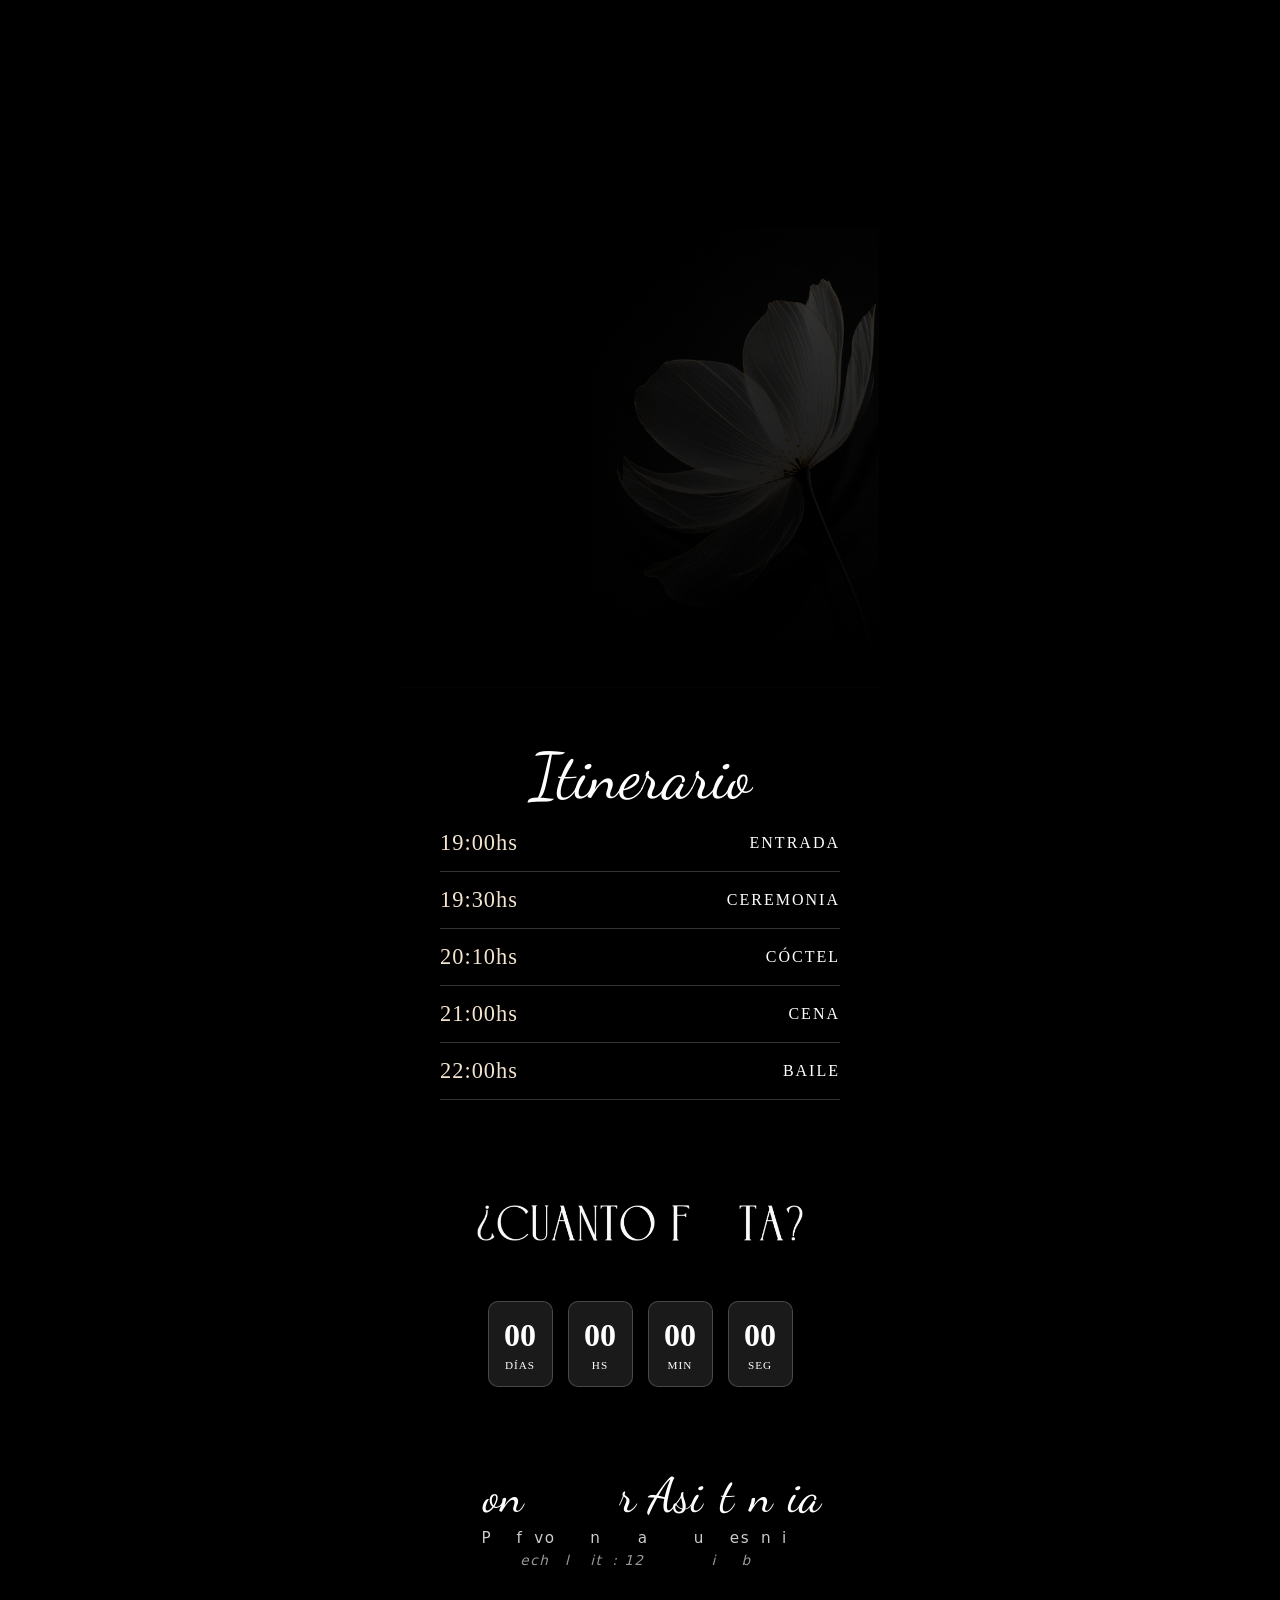
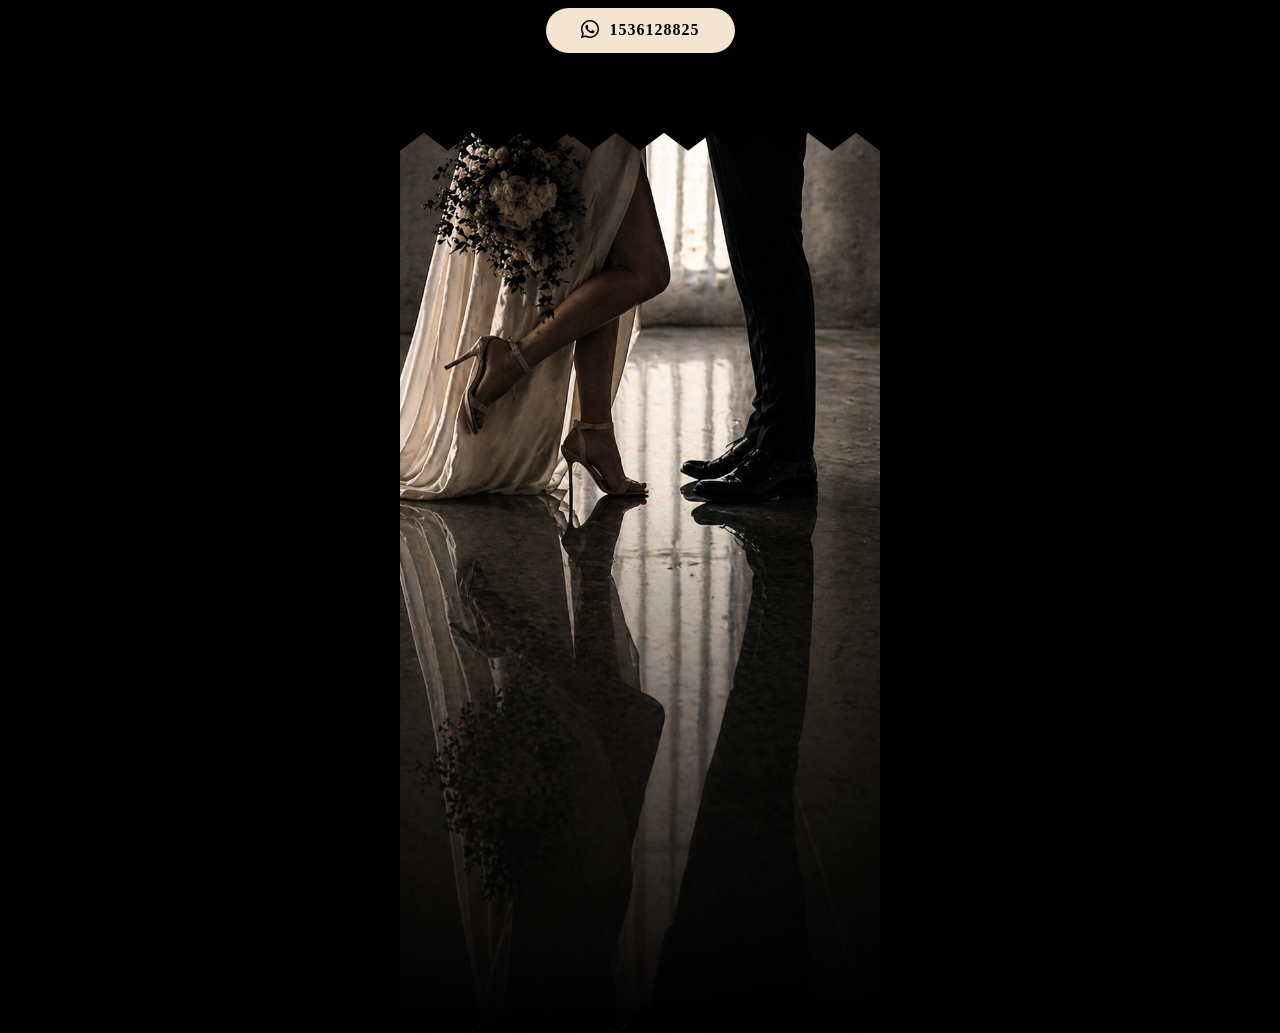
==== commit 29ea3cee: "Update detalles.html" ====
--- a/detalles.html
+++ b/detalles.html
@@ -253,7 +253,7 @@
                 <h3 class="cursiva random-appear" style="font-size: 3rem; margin-bottom: 5px;">Confirmar Asistencia</h3>
                 <p class="fuente2 random-appear" style="text-transform: none; font-size: 0.95rem; margin-bottom: 5px; opacity: 0.8;">Por favor confirmanos tu presencia</p>
                 <p class="fuente2 random-appear" style="text-transform: none; font-size: 0.85rem; margin-bottom: 25px; opacity: 0.6; font-style: italic;">Fecha límite: 12 de septiembre</p>
-                <a href="https://wa.me/54911536128825" target="_blank" class="action-btn" style="display: flex; align-items: center; gap: 10px;">
+                <a href="https://wa.me/5491536128825" target="_blank" class="action-btn" style="display: flex; align-items: center; gap: 10px;">
                     <i class="fa-brands fa-whatsapp" style="font-size: 1.3rem;"></i> 1536128825
                 </a>
             </div>
@@ -292,4 +292,4 @@
     <script src="js/details.js"></script>
 </body>
 
-</html>+</html>
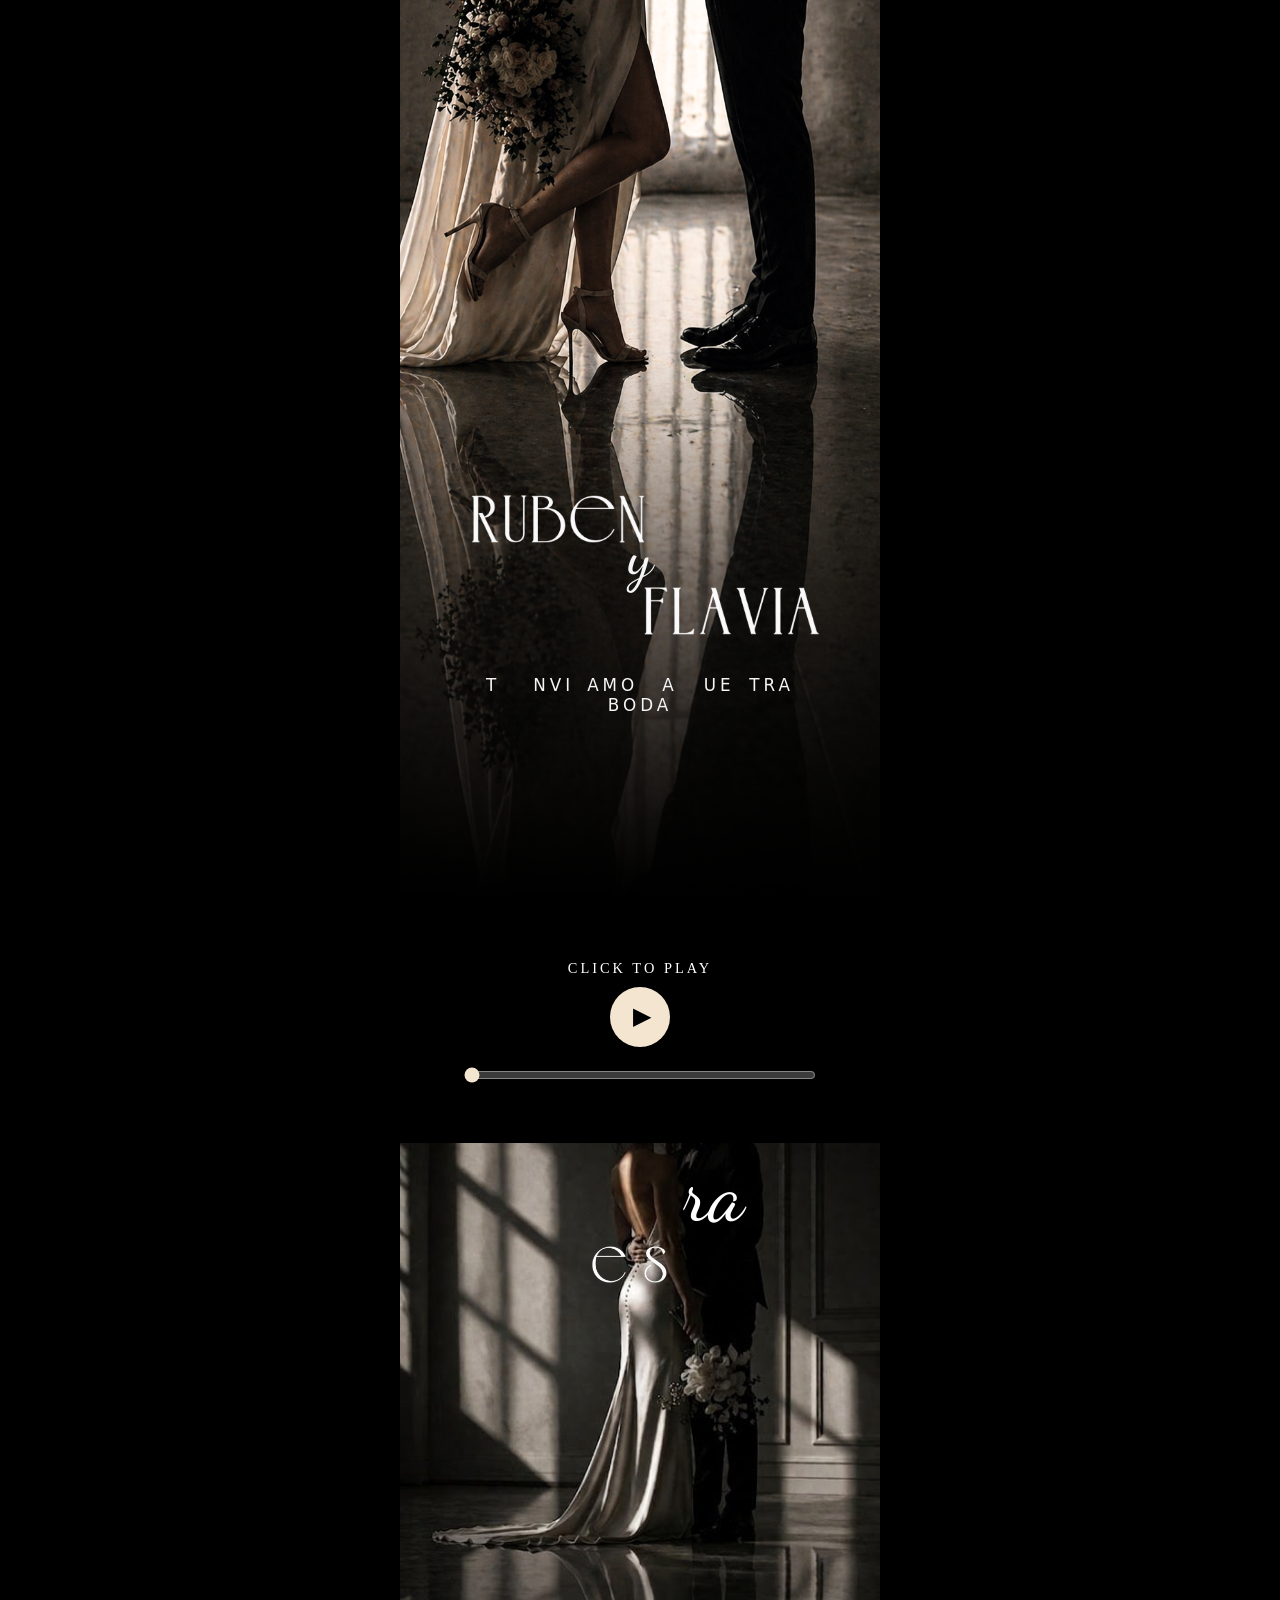
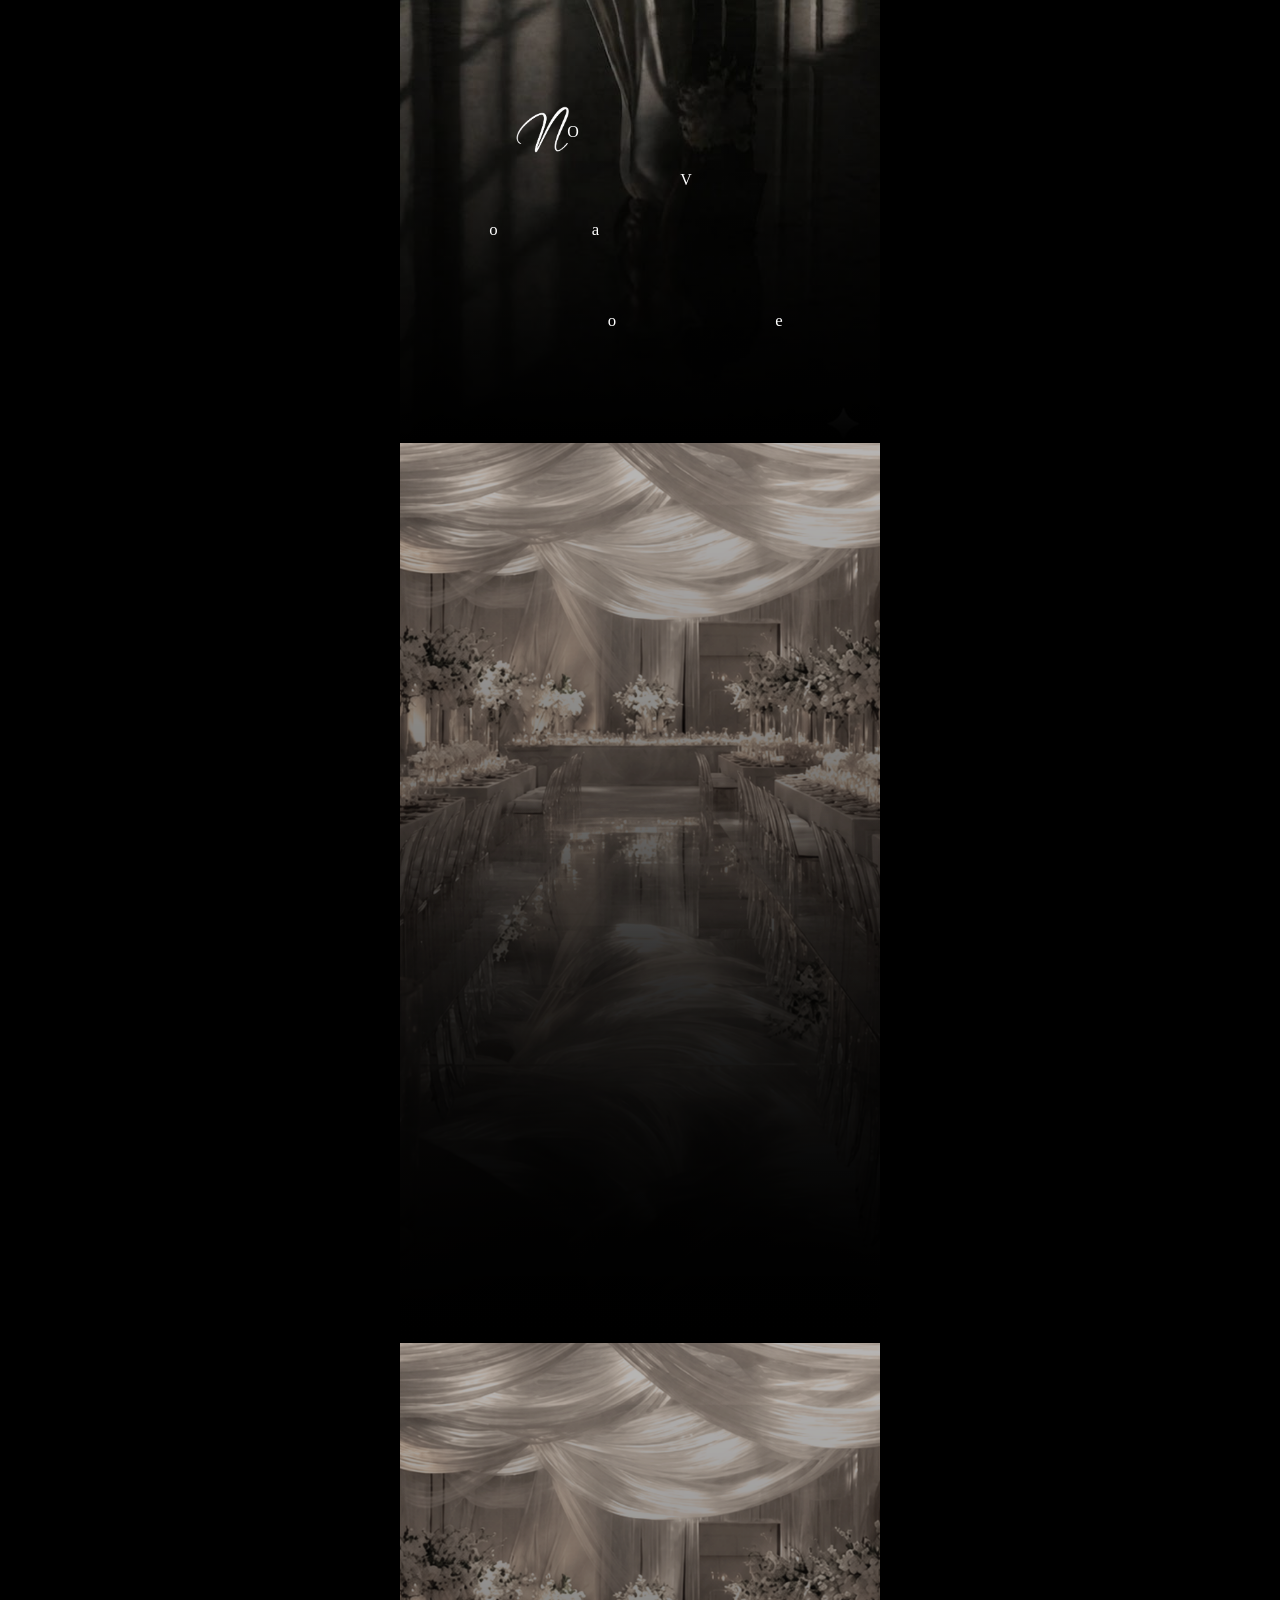
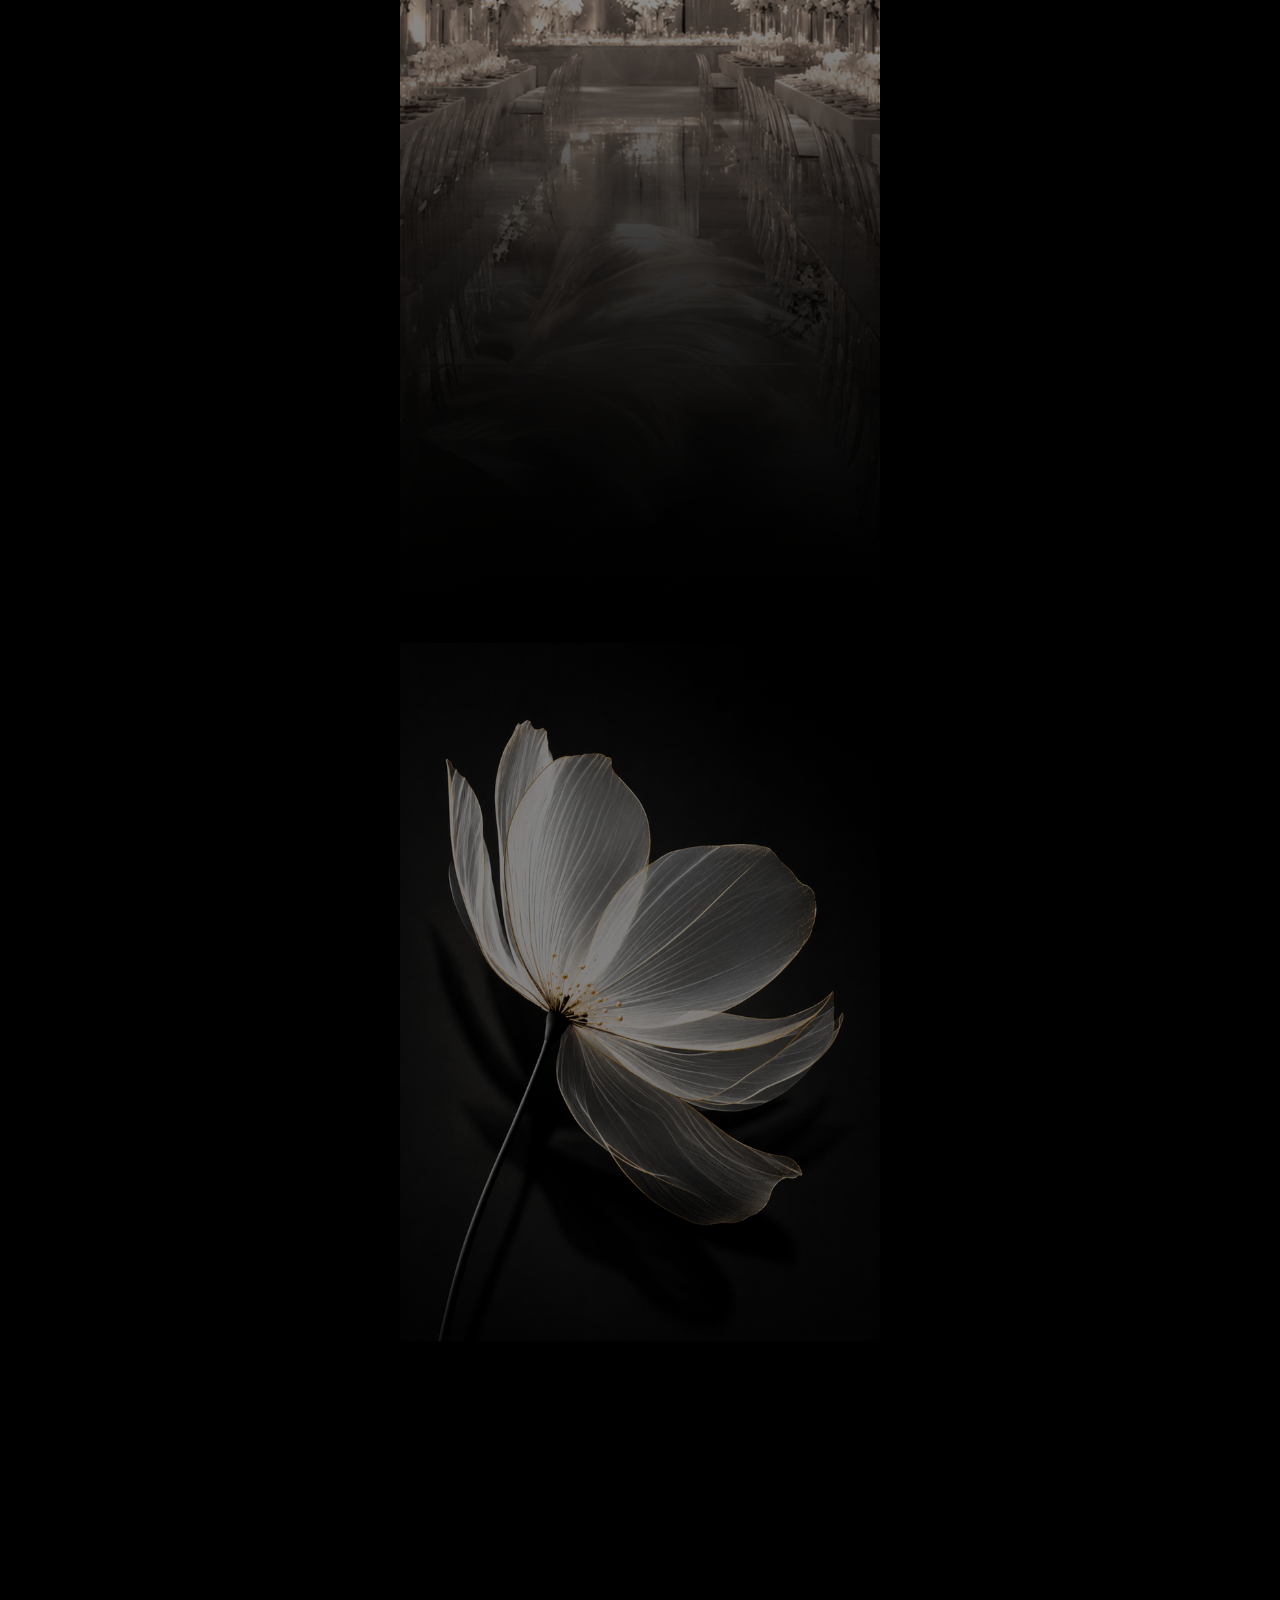
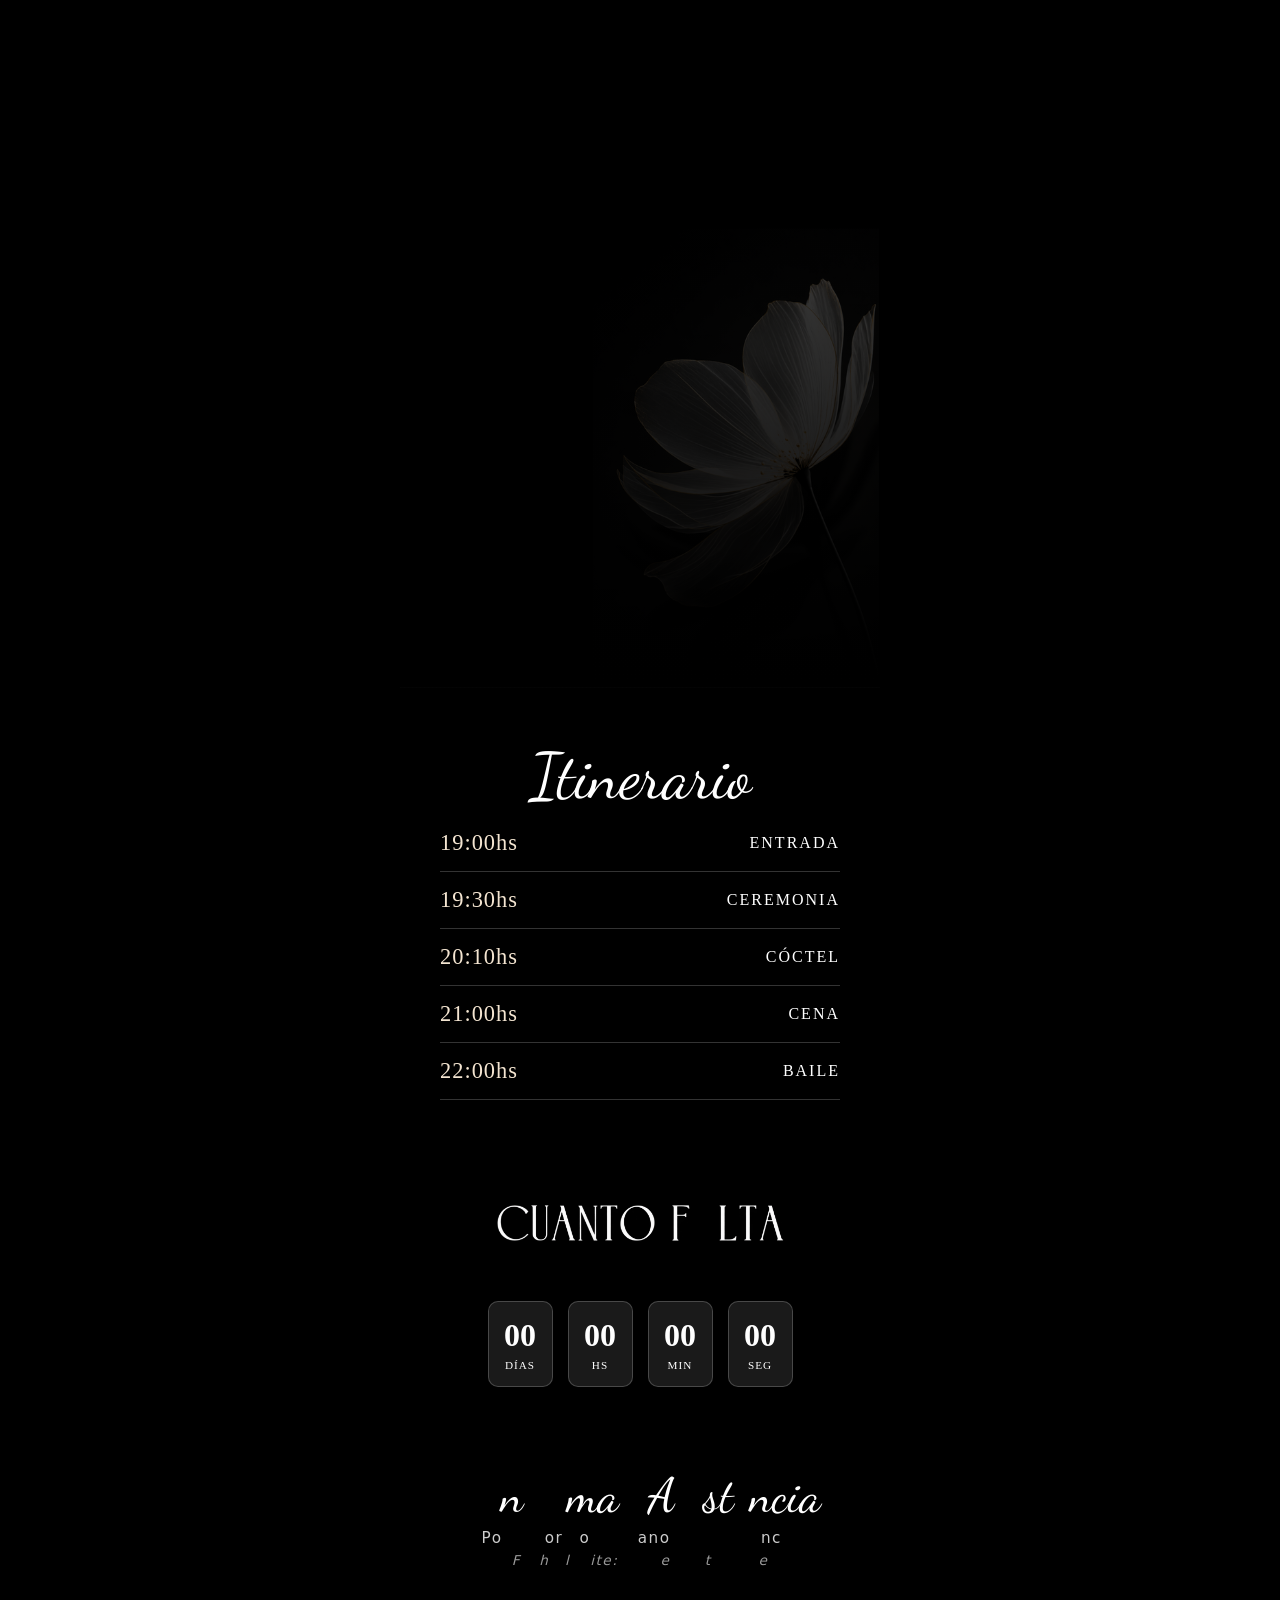
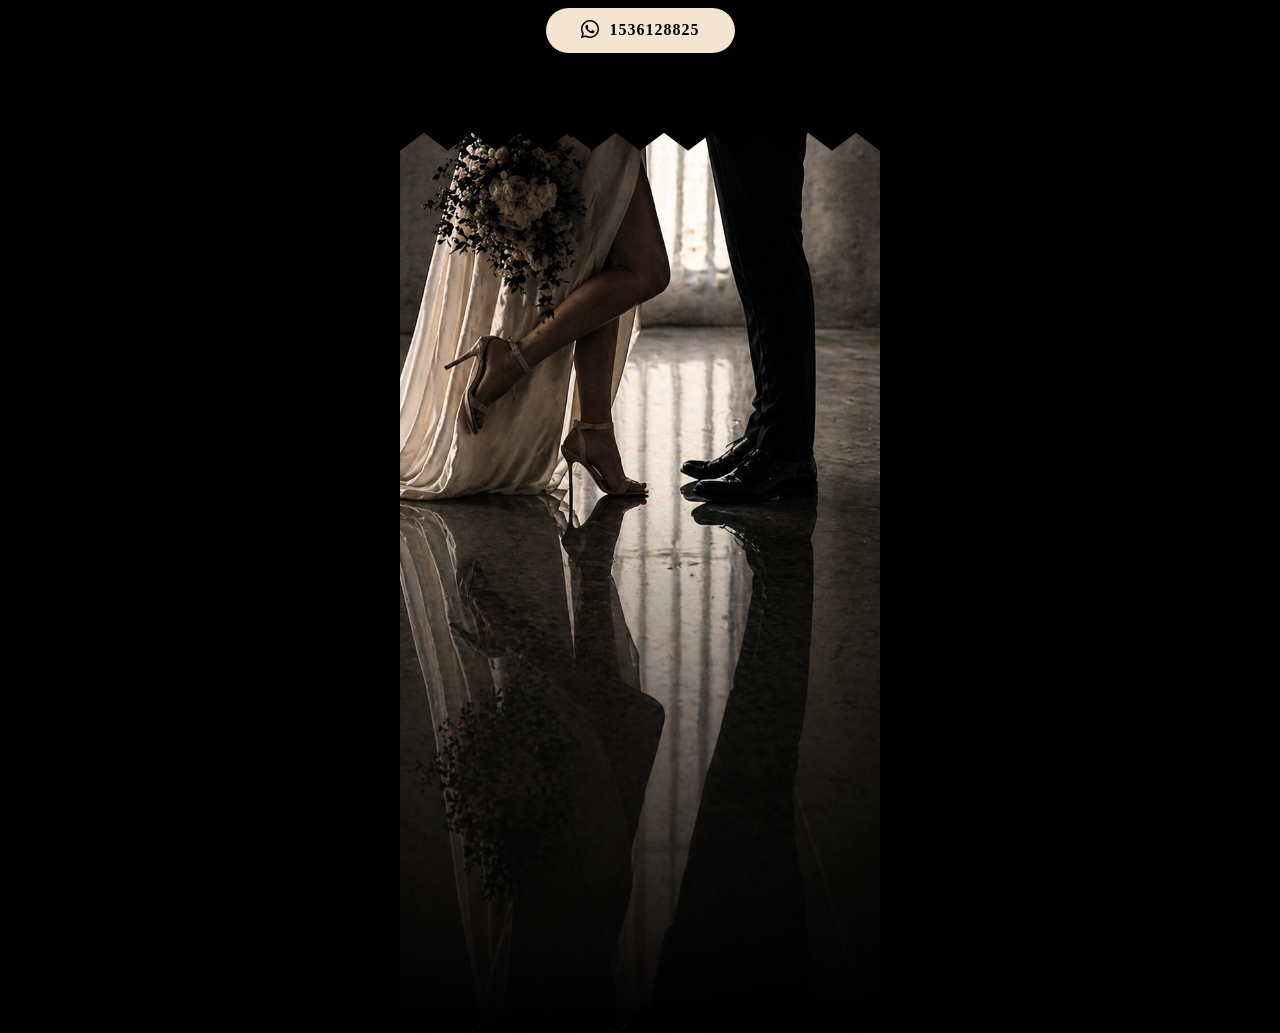
==== commit 66d9dc4b: "Add files via upload" ====
--- a/detalles.html
+++ b/detalles.html
@@ -32,7 +32,7 @@
                     <span class="letra cursiva and-text">y</span>
                 </div>
 
-                <div class="img-secuencia random-appear reveal reveal-right" style="align-self: flex-end; margin-right: 5%; position: relative; z-index: 3;">
+                <div class="img-secuencia random-appear reveal reveal-right" style="align-self: flex-end; margin-right: 2%; position: relative; z-index: 3;">
                     <img src="img/f.png" class="letra img-letra" alt="f">
                     <img src="img/l.png" class="letra img-letra" alt="l">
                     <img src="img/a.png" class="letra img-letra" alt="a">
@@ -275,7 +275,7 @@
                     <span class="letra cursiva and-text">y</span>
                 </div>
 
-                <div class="img-secuencia random-appear reveal reveal-right" style="align-self: flex-end; margin-right: 5%; position: relative; z-index: 3;">
+                <div class="img-secuencia random-appear reveal reveal-right" style="align-self: flex-end; margin-right: 2%; position: relative; z-index: 3;">
                     <img src="img/f.png" class="letra img-letra" alt="f">
                     <img src="img/l.png" class="letra img-letra" alt="l">
                     <img src="img/a.png" class="letra img-letra" alt="a">
@@ -292,4 +292,4 @@
     <script src="js/details.js"></script>
 </body>
 
-</html>
+</html>
--- a/css/details.css
+++ b/css/details.css
@@ -152,7 +152,7 @@
 ========================================= */
 .and-text-container {
     text-align: center;
-    margin: -35px 0 -15px 0; 
+    margin: -25px 0 -5px 0; 
     z-index: 2;
     position: relative;
     width: 100%;
@@ -172,7 +172,8 @@
 .story-wrapper {
     display: block; 
     width: 100%;
-    margin: 0 auto 25px;
+    max-width: 250px; 
+    margin: 0 auto 25px; 
 }
 
 .story-wrapper::after {
@@ -183,8 +184,8 @@
 
 .drop-cap-wrapper {
     float: left; 
-    margin-right: -4px; /* Margen negativo para unir el texto a la imagen */
-    margin-top: 3px; 
+    margin-right: -4px; 
+    margin-top: 10px; /* <--- Aumentado para bajar la letra un poco más */
     margin-bottom: 0px; 
 }
 
@@ -198,7 +199,7 @@
     text-transform: uppercase;
     font-size: 1rem; 
     line-height: 1.5; 
-    text-align: center; 
+    text-align: left; 
     display: block;
 }
 
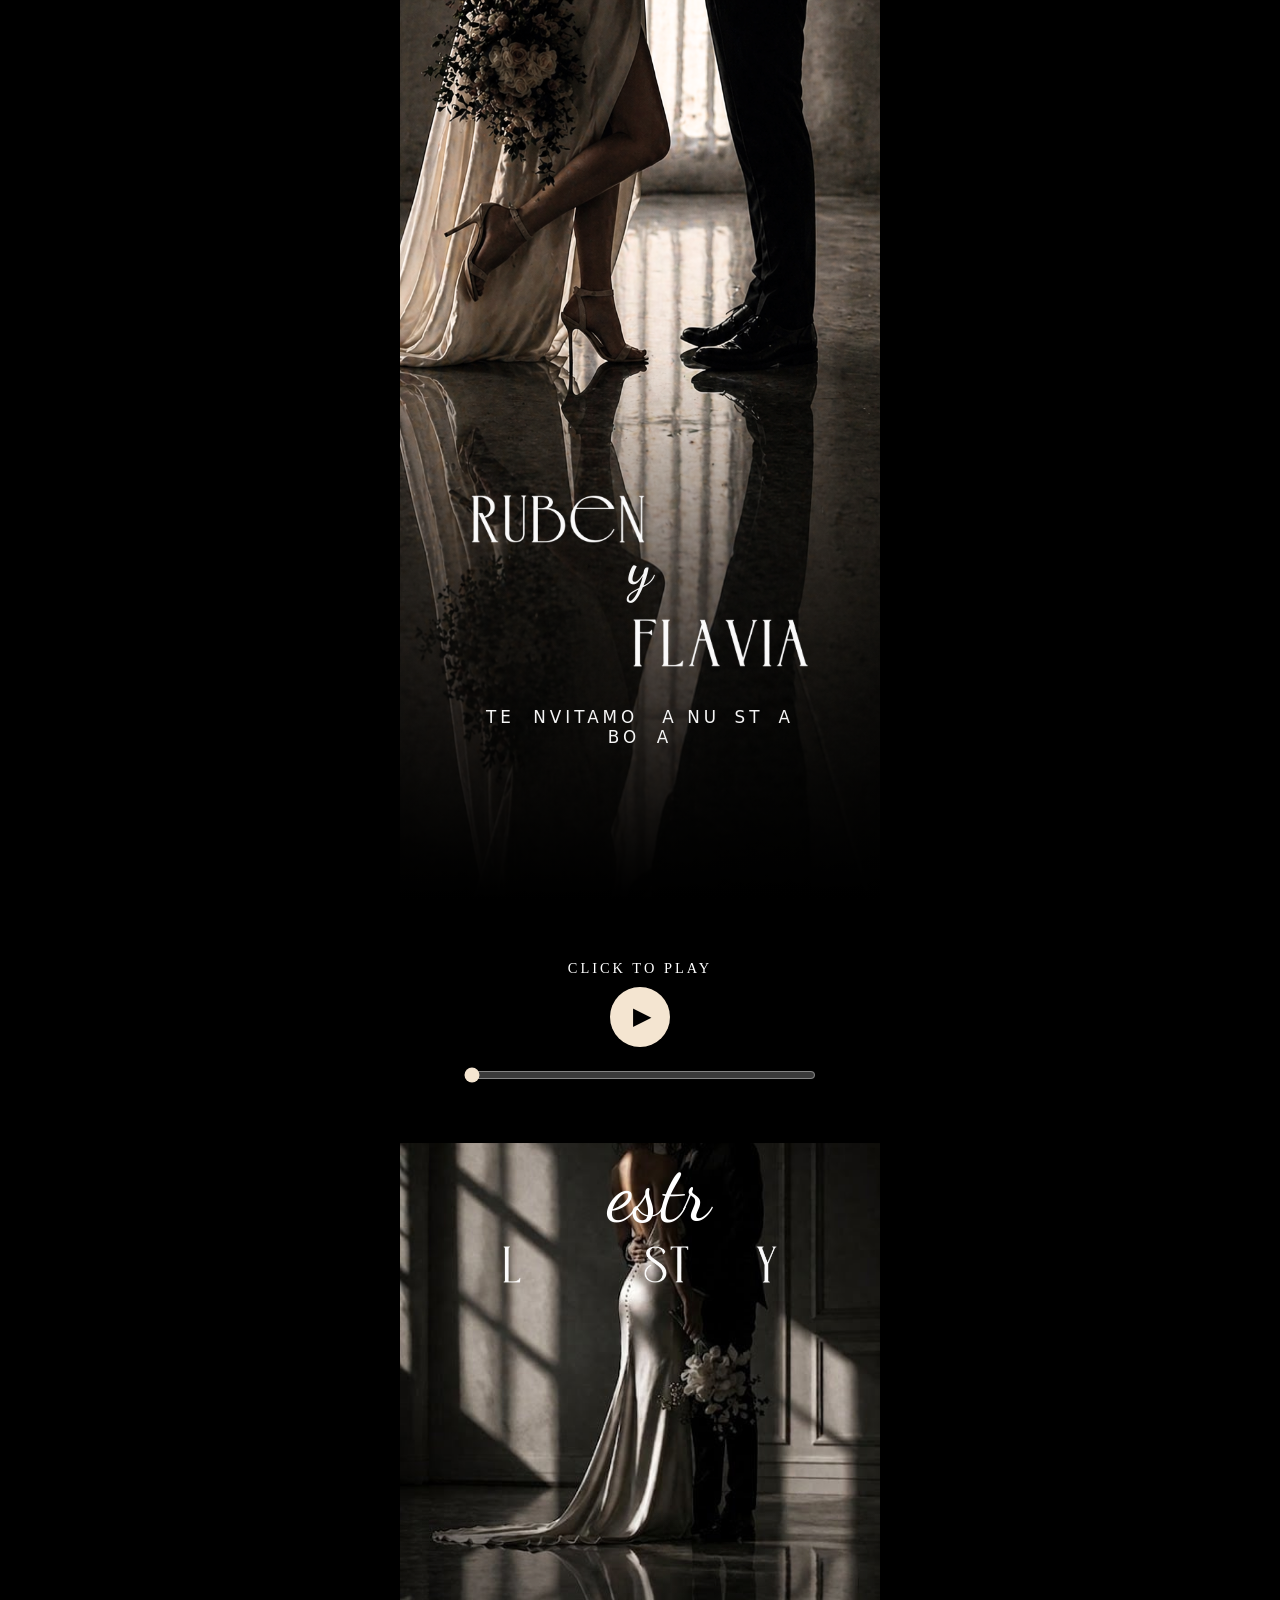
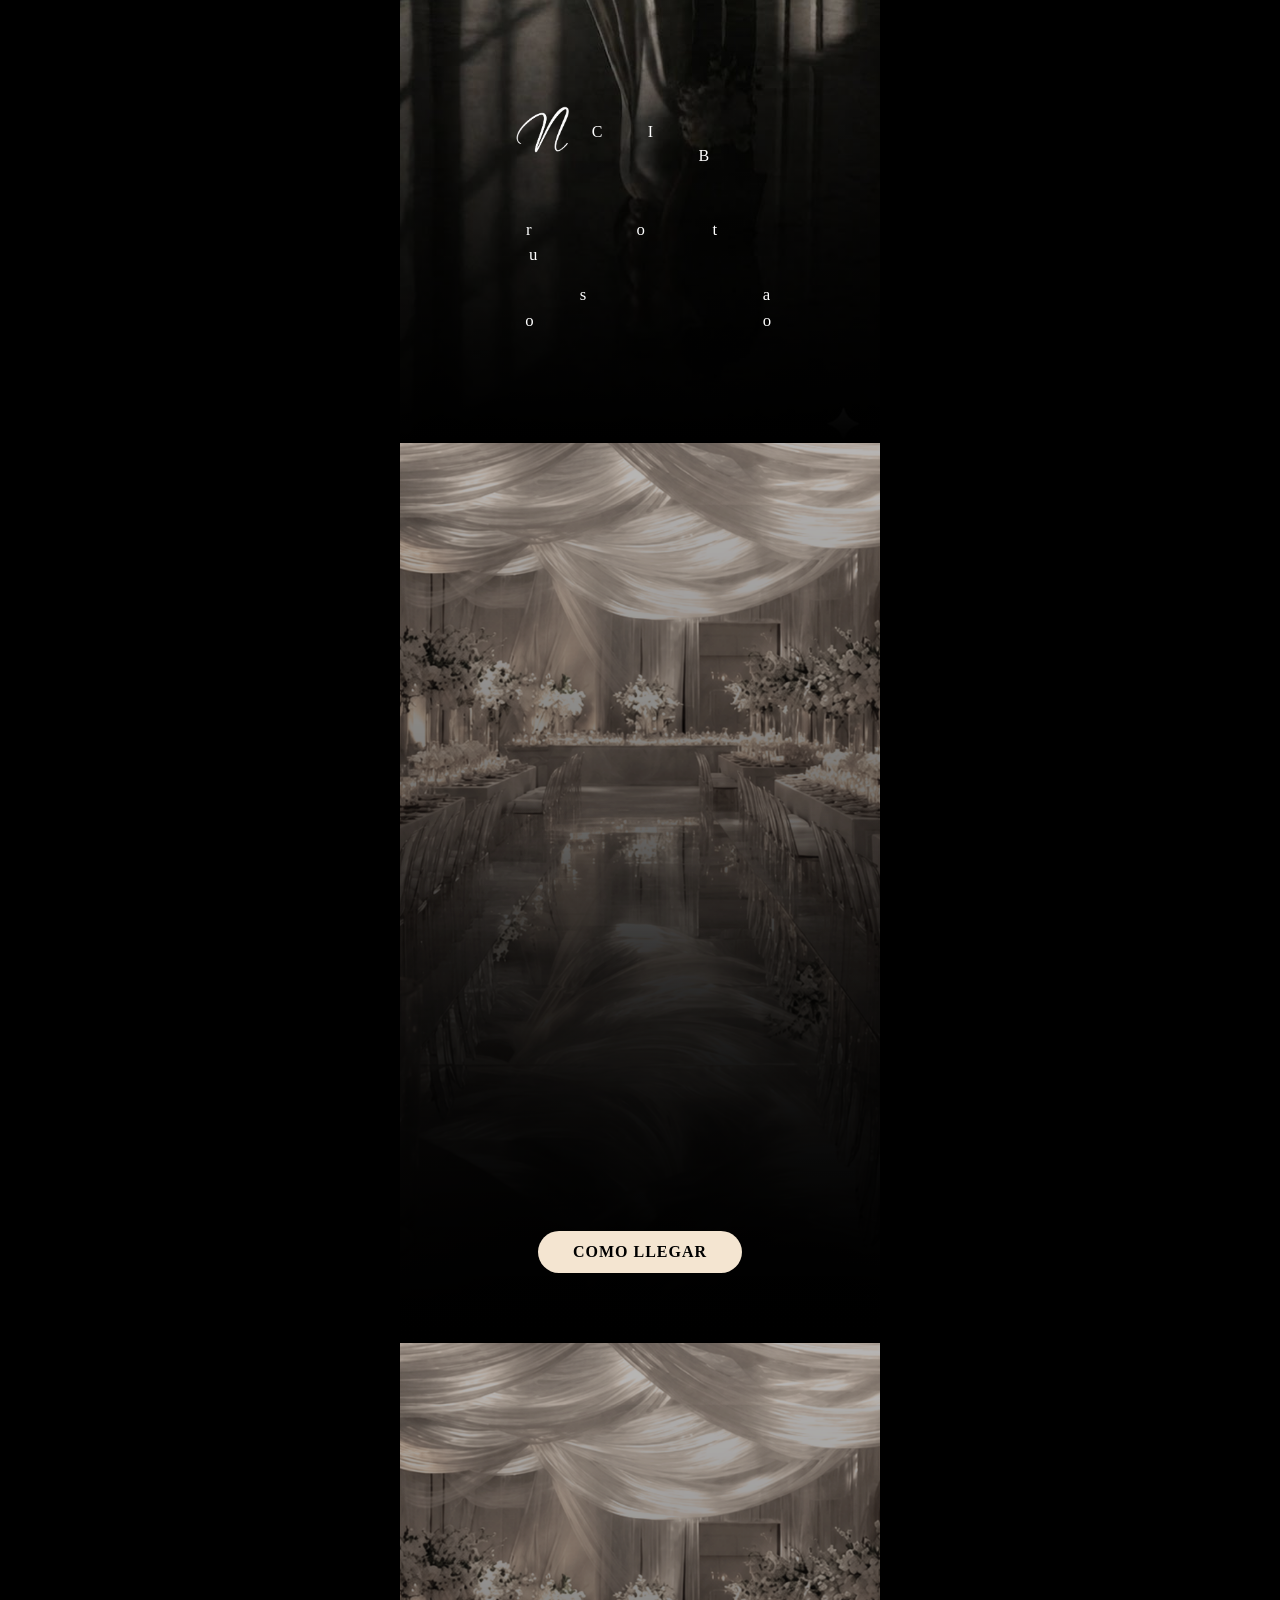
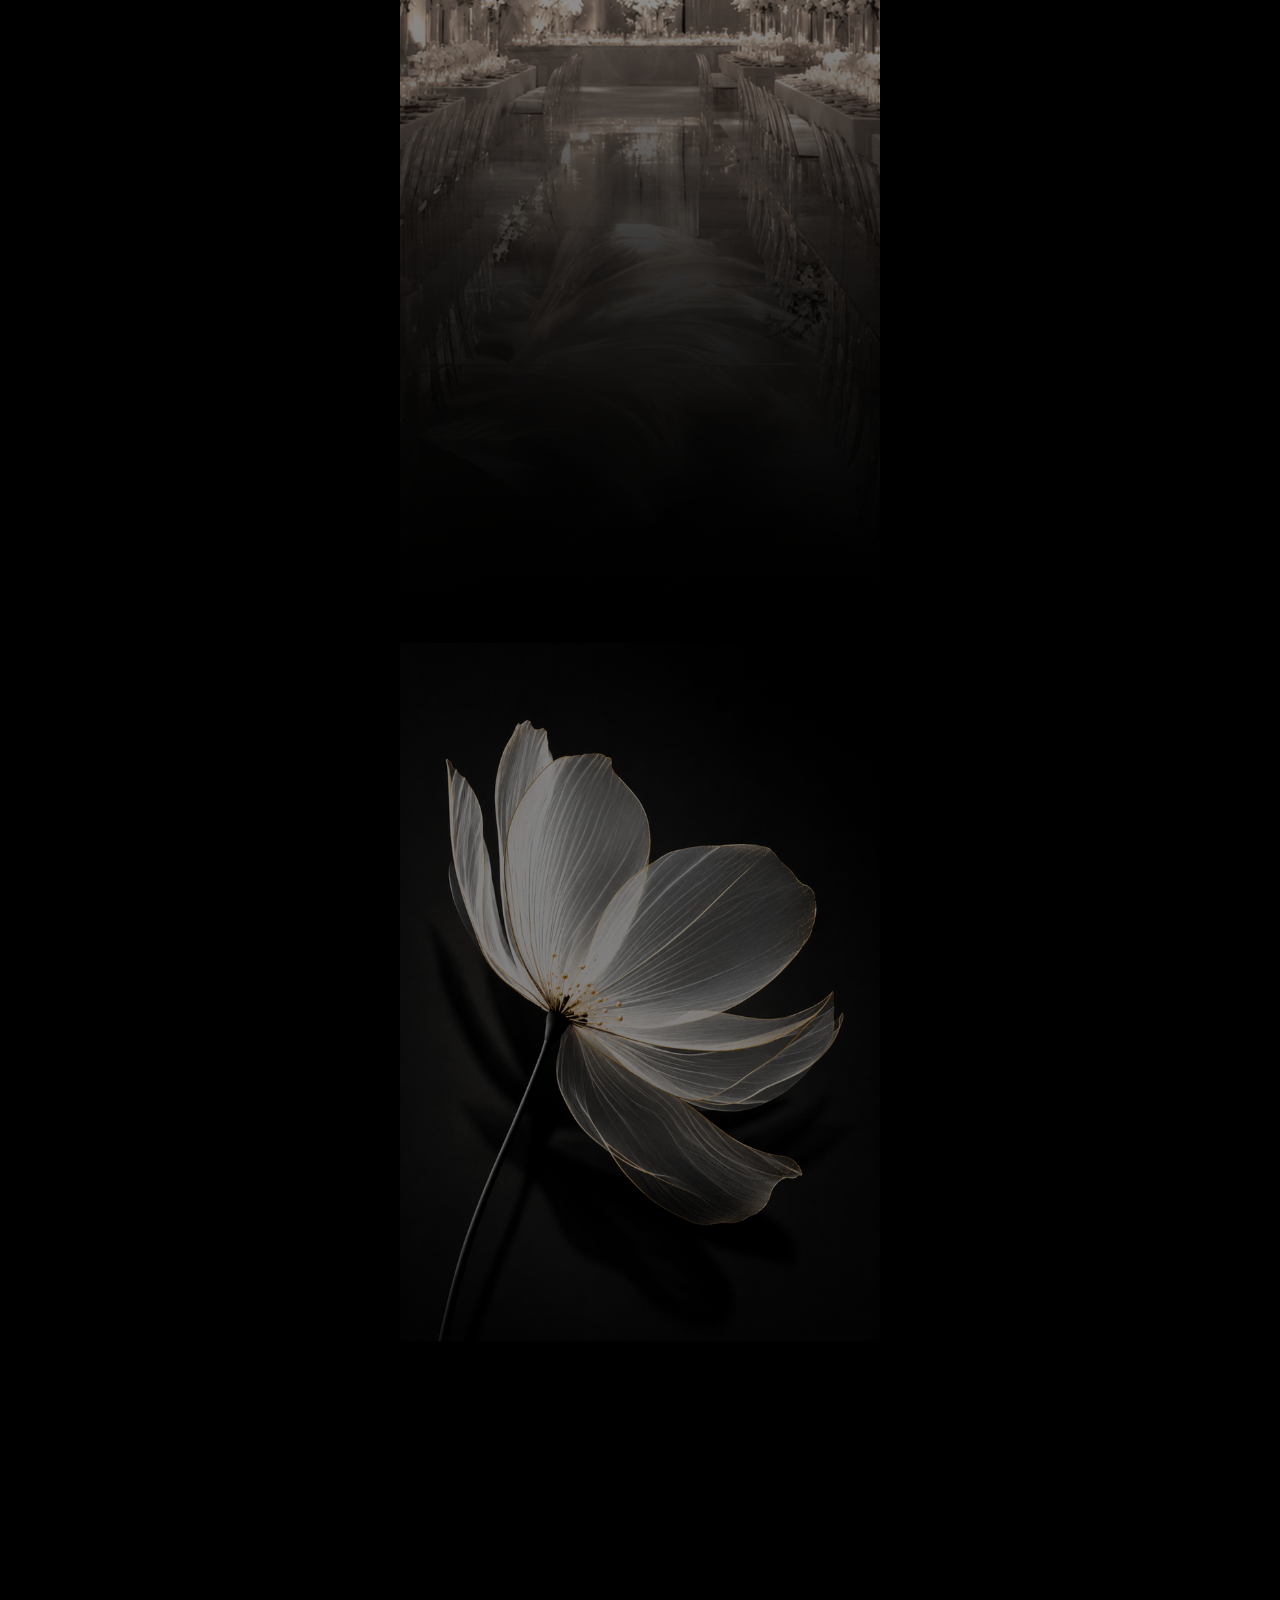
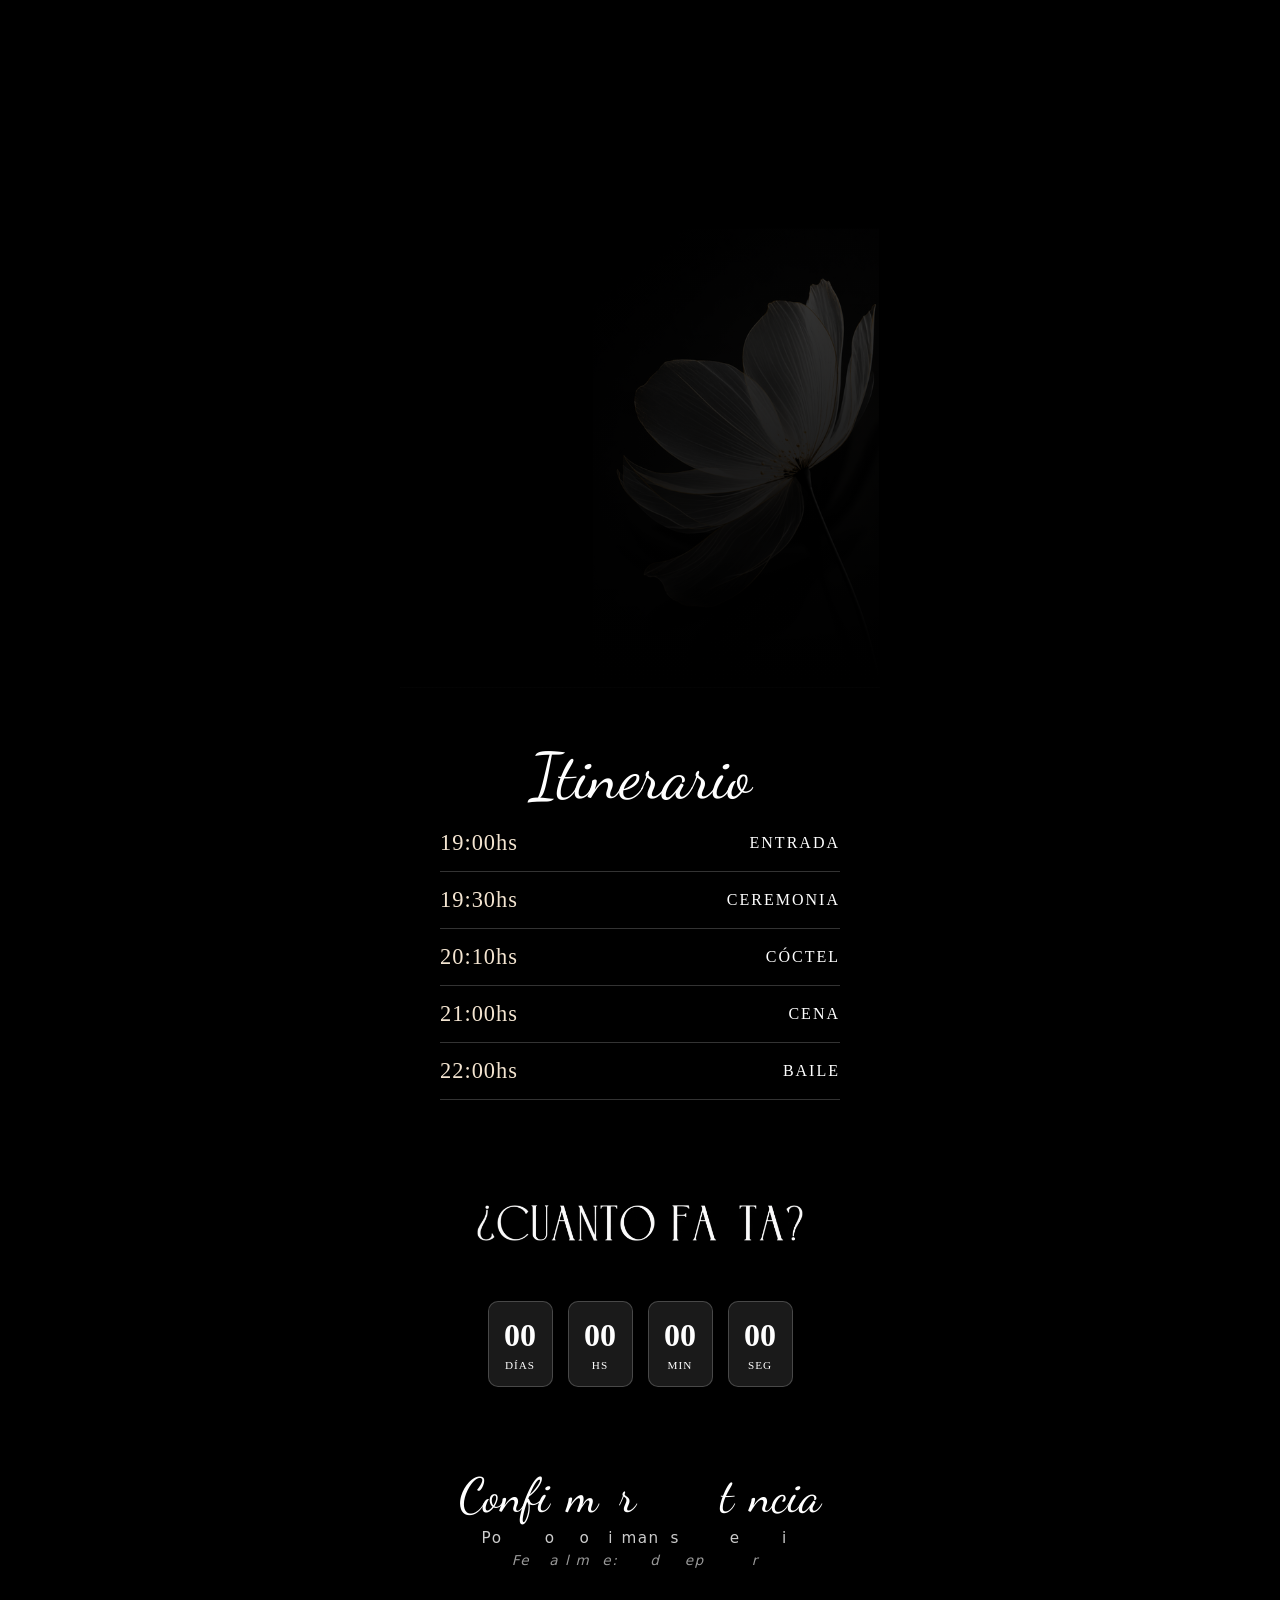
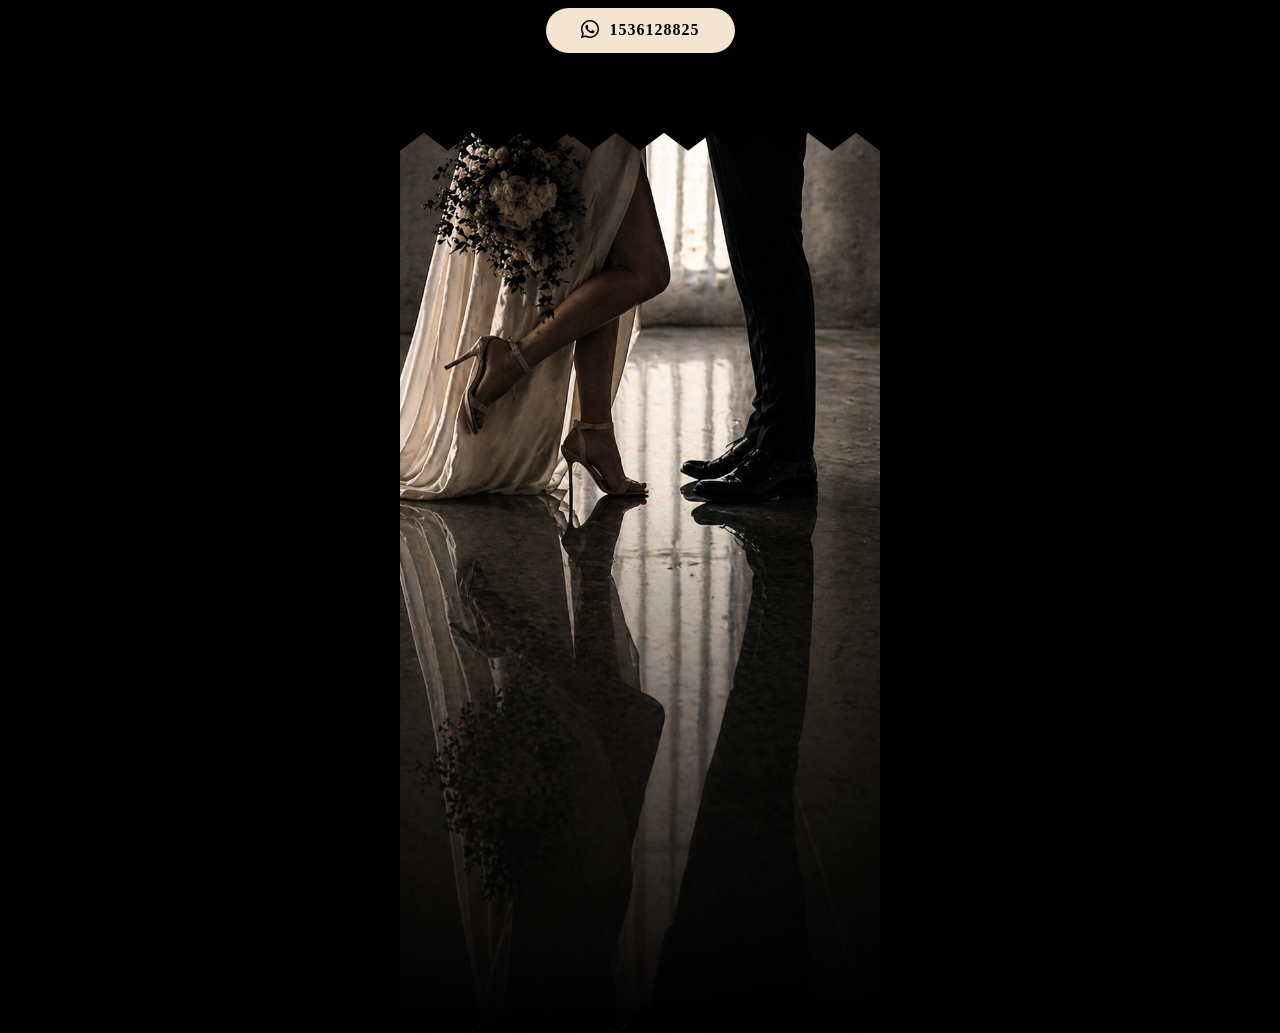
==== commit 91493b6f: "Add files via upload" ====
--- a/detalles.html
+++ b/detalles.html
@@ -32,7 +32,7 @@
                     <span class="letra cursiva and-text">y</span>
                 </div>
 
-                <div class="img-secuencia random-appear reveal reveal-right" style="align-self: flex-end; margin-right: 2%; position: relative; z-index: 3;">
+                <div class="img-secuencia random-appear reveal reveal-right" style="align-self: flex-end; margin-right: 5%; margin-top: 10px; position: relative; z-index: 3;">
                     <img src="img/f.png" class="letra img-letra" alt="f">
                     <img src="img/l.png" class="letra img-letra" alt="l">
                     <img src="img/a.png" class="letra img-letra" alt="a">
@@ -250,7 +250,7 @@
 
             <!-- Confirmar Asistencia -->
             <div class="rsvp-container" style="margin-top: 50px; display: flex; flex-direction: column; align-items: center; width: 100%;">
-                <h3 class="cursiva random-appear" style="font-size: 3rem; margin-bottom: 5px;">Confirmar Asistencia</h3>
+                <h3 class="cursiva random-appear" style="font-size: clamp(2rem, 9vw, 3rem); white-space: nowrap; margin-bottom: 5px;">Confirmar Asistencia</h3>
                 <p class="fuente2 random-appear" style="text-transform: none; font-size: 0.95rem; margin-bottom: 5px; opacity: 0.8;">Por favor confirmanos tu presencia</p>
                 <p class="fuente2 random-appear" style="text-transform: none; font-size: 0.85rem; margin-bottom: 25px; opacity: 0.6; font-style: italic;">Fecha límite: 12 de septiembre</p>
                 <a href="https://wa.me/5491536128825" target="_blank" class="action-btn" style="display: flex; align-items: center; gap: 10px;">
@@ -275,7 +275,7 @@
                     <span class="letra cursiva and-text">y</span>
                 </div>
 
-                <div class="img-secuencia random-appear reveal reveal-right" style="align-self: flex-end; margin-right: 2%; position: relative; z-index: 3;">
+                <div class="img-secuencia random-appear reveal reveal-right" style="align-self: flex-end; margin-right: 5%; margin-top: 10px; position: relative; z-index: 3;">
                     <img src="img/f.png" class="letra img-letra" alt="f">
                     <img src="img/l.png" class="letra img-letra" alt="l">
                     <img src="img/a.png" class="letra img-letra" alt="a">
--- a/css/details.css
+++ b/css/details.css
@@ -152,7 +152,7 @@
 ========================================= */
 .and-text-container {
     text-align: center;
-    margin: -25px 0 -5px 0; 
+    margin: -15px 0 12px 0; /* Margen modificado para evitar choque en ambos nombres en móviles */
     z-index: 2;
     position: relative;
     width: 100%;
@@ -185,7 +185,7 @@
 .drop-cap-wrapper {
     float: left; 
     margin-right: -4px; 
-    margin-top: 10px; /* <--- Aumentado para bajar la letra un poco más */
+    margin-top: 10px; 
     margin-bottom: 0px; 
 }
 
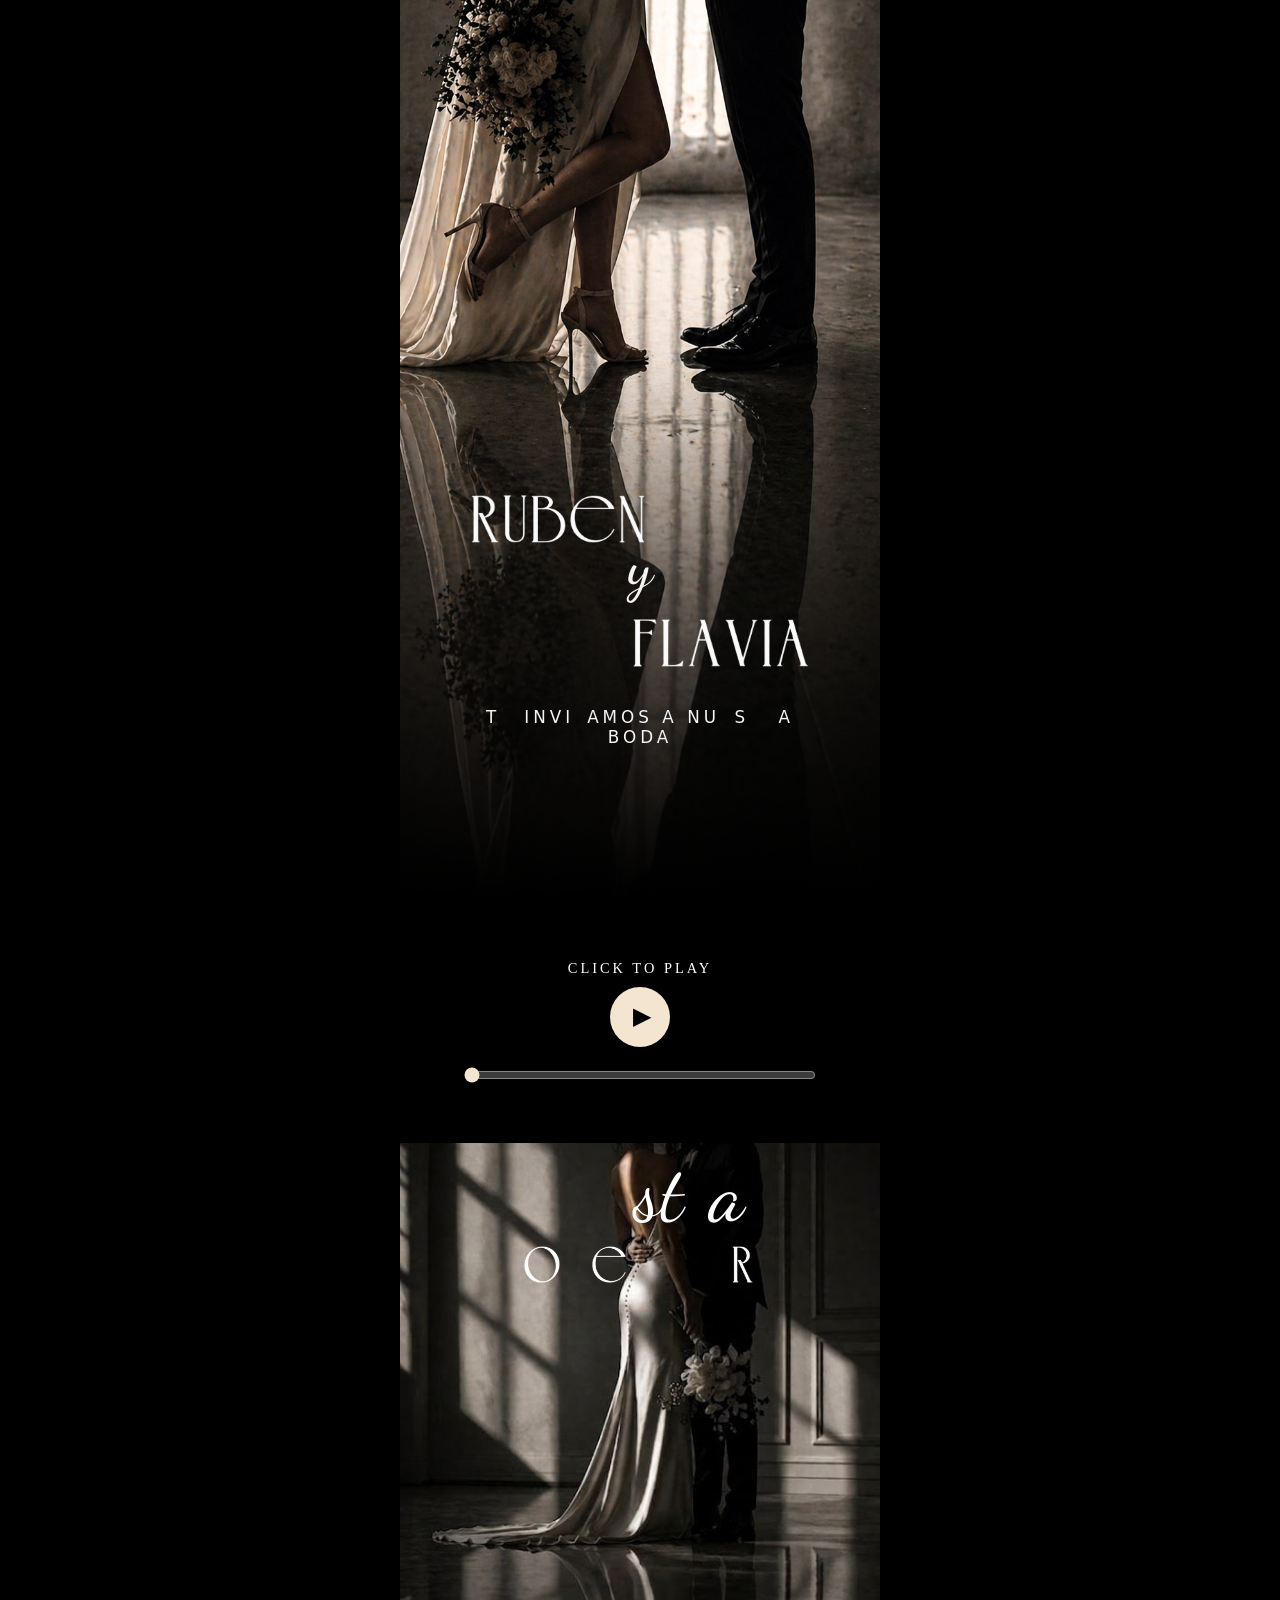
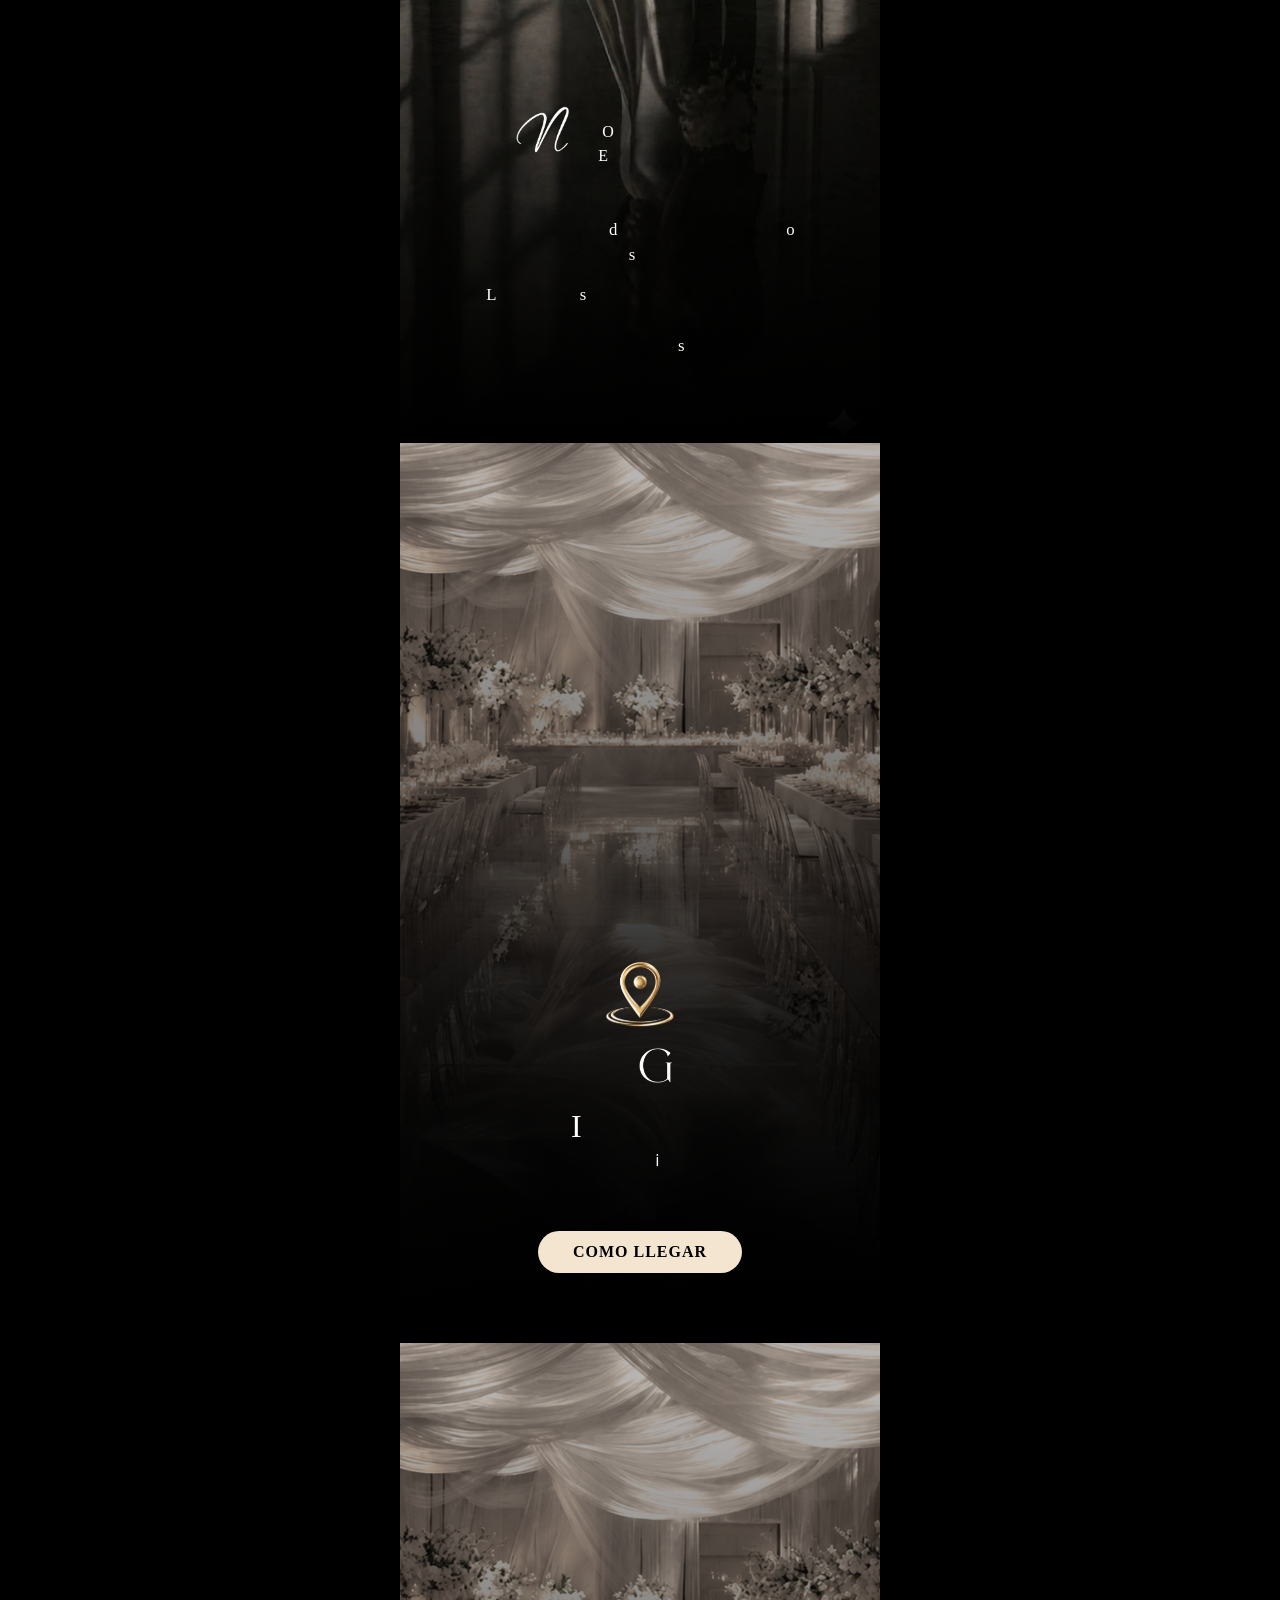
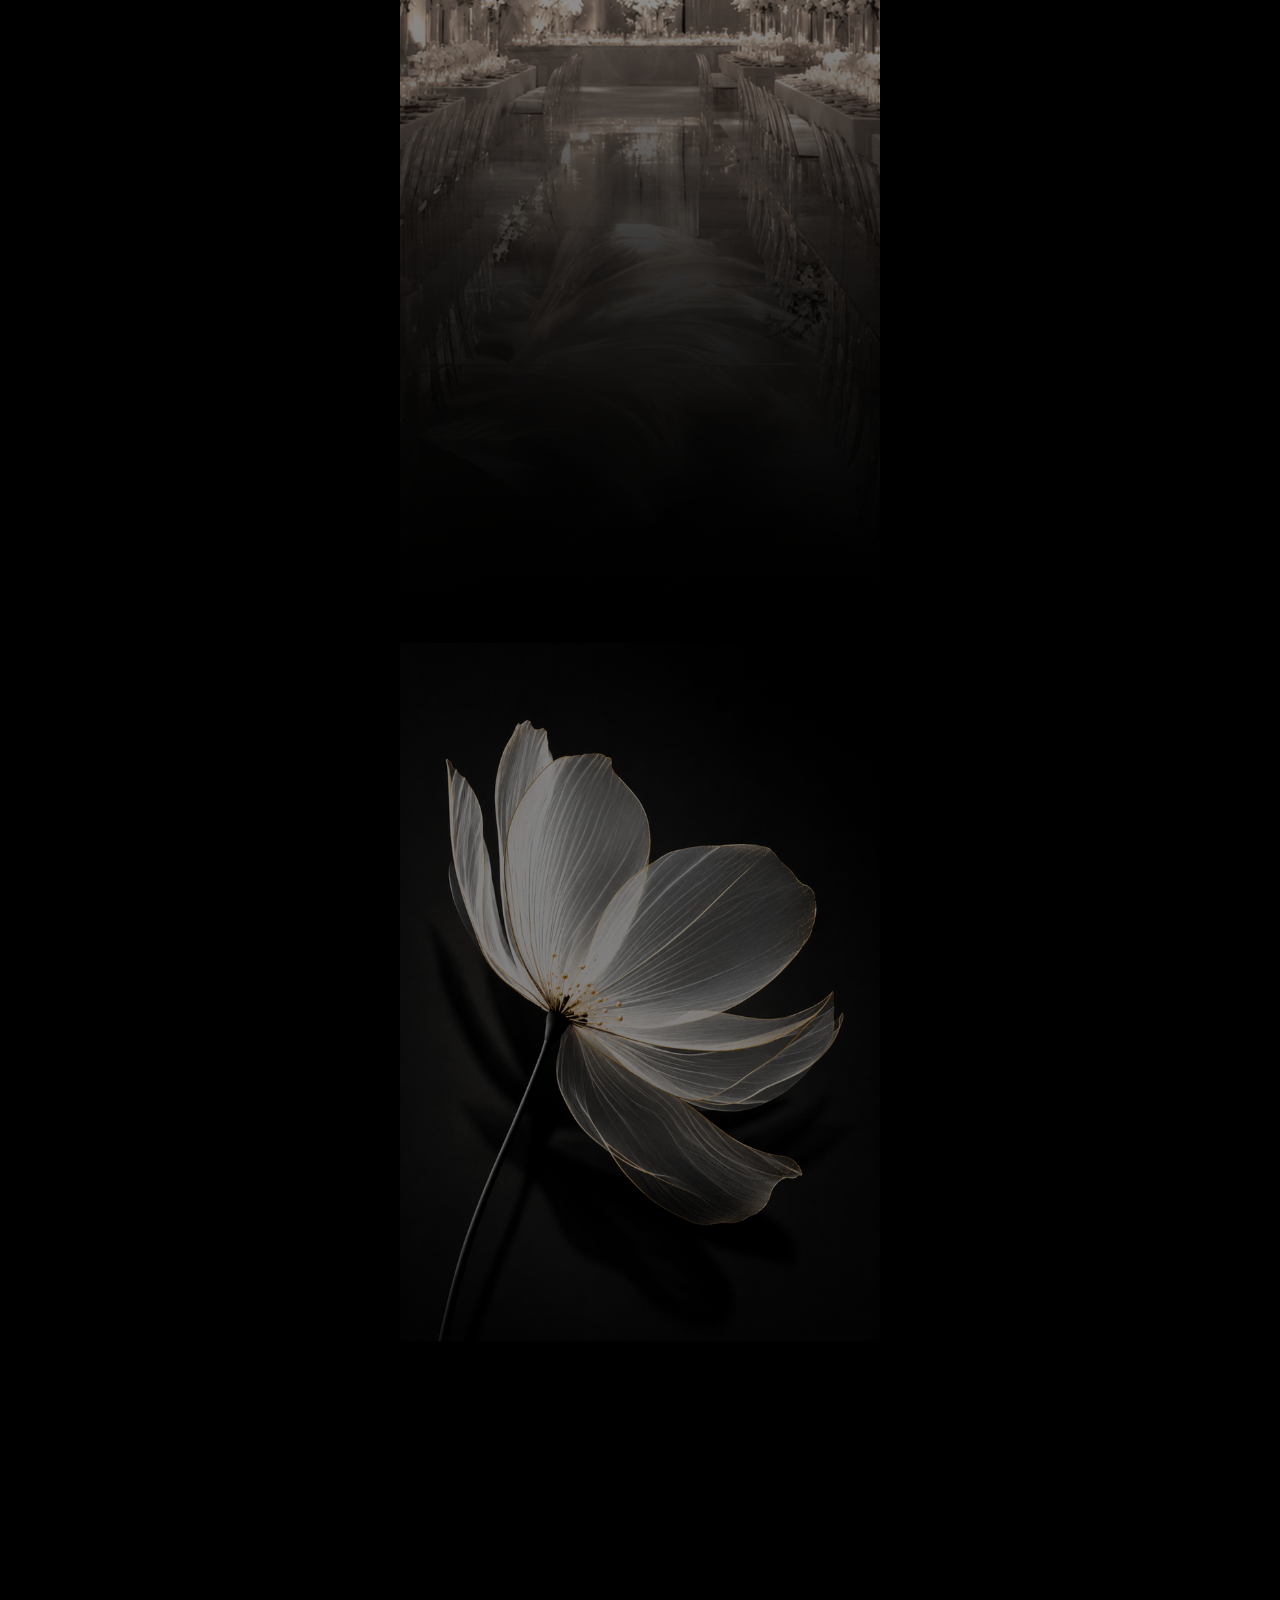
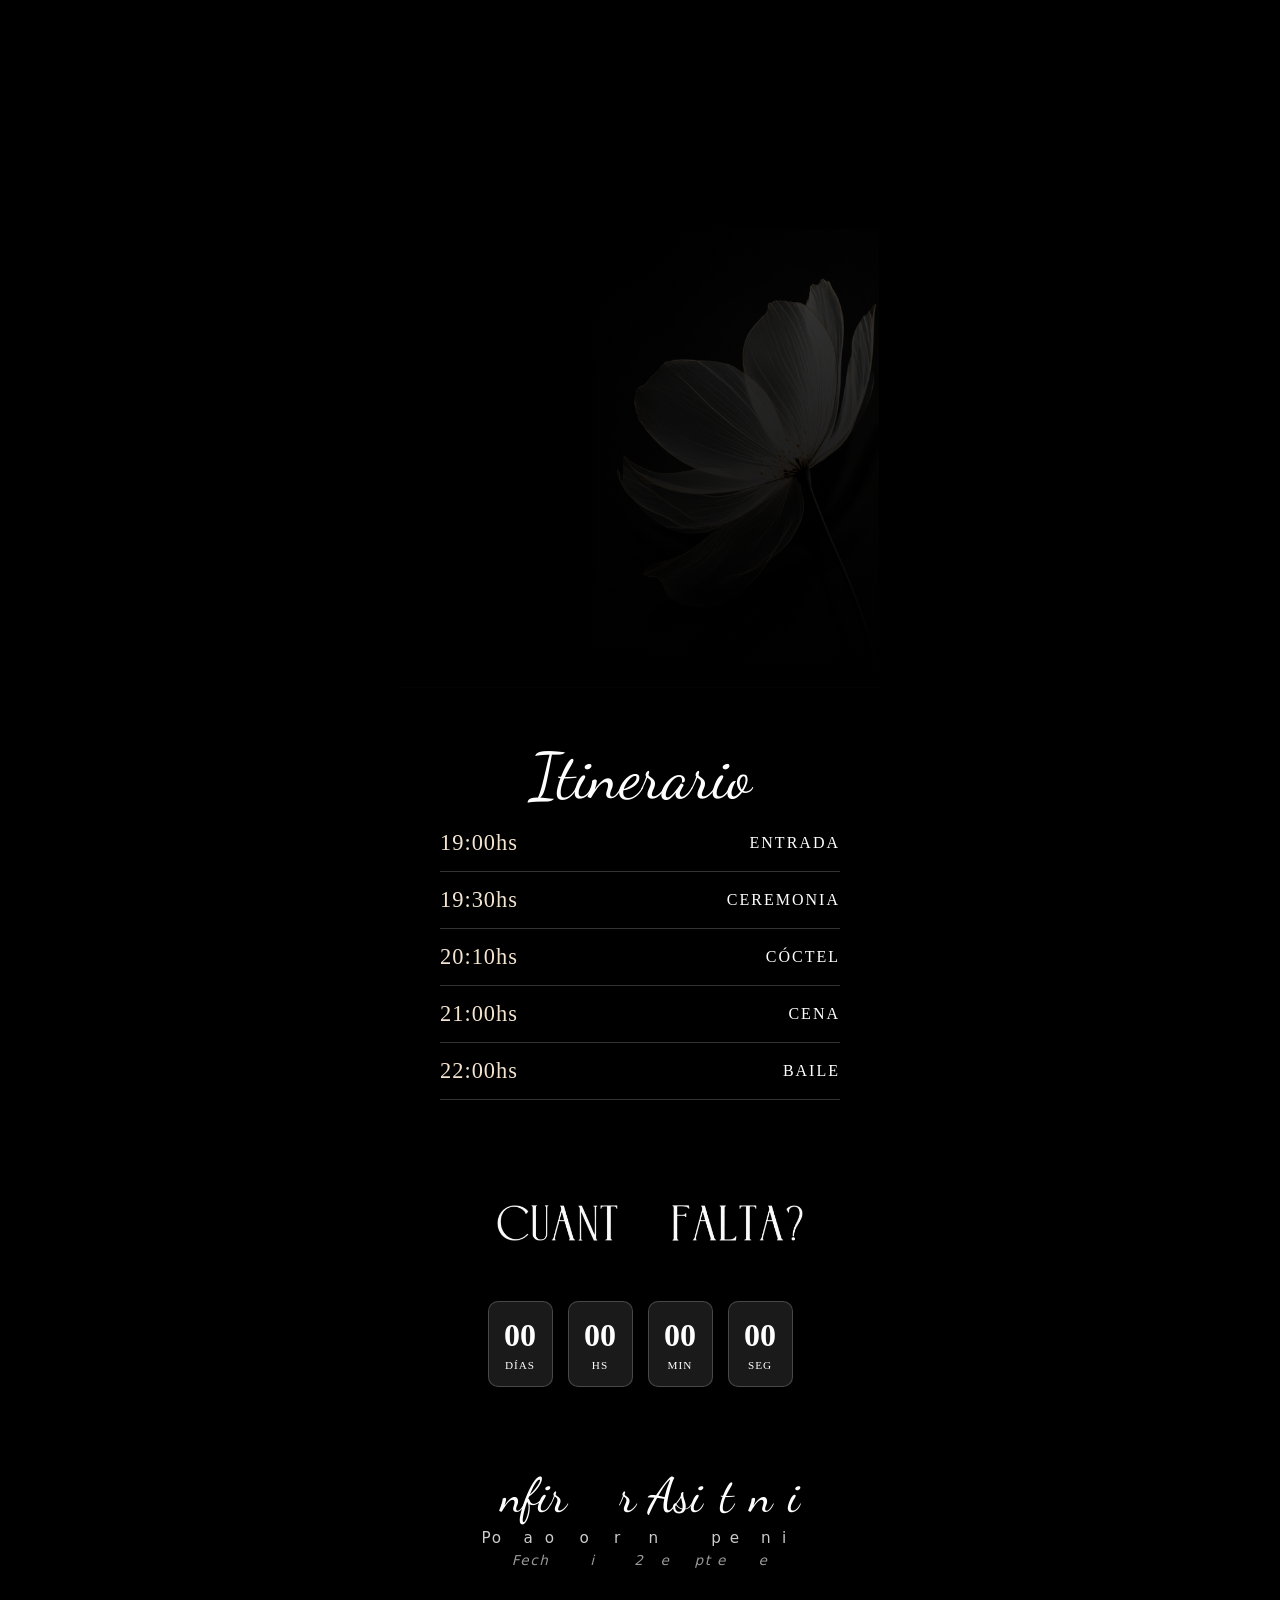
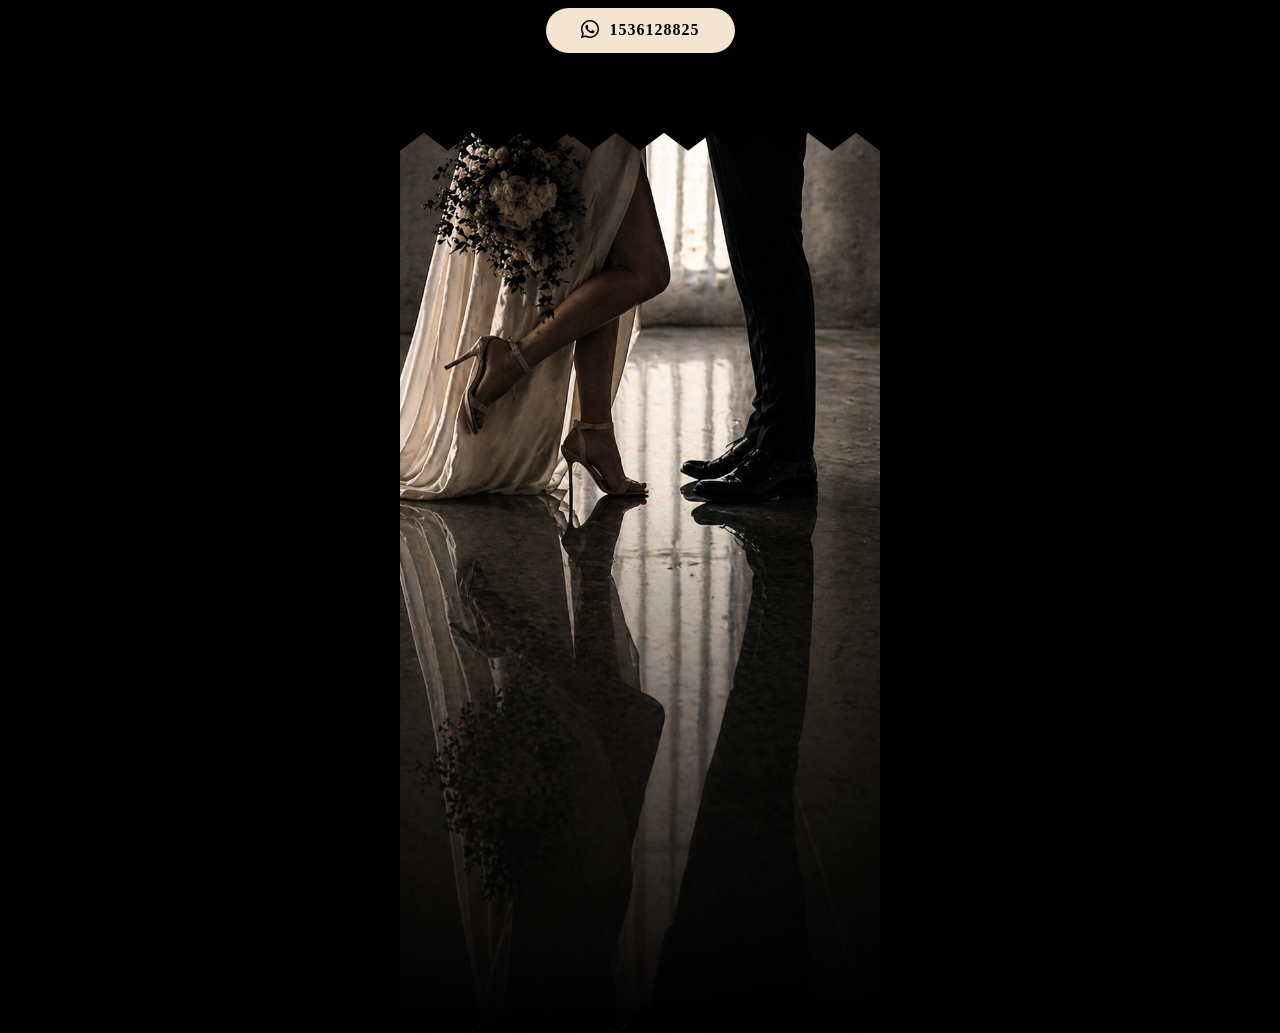
==== commit 20f9b91f: "Update detalles.html" ====
--- a/detalles.html
+++ b/detalles.html
@@ -170,7 +170,7 @@
 
                 <div class="detail-item reveal reveal-right">
                     <h2 class="random-appear cursiva" style="font-size: 2.5rem; margin-bottom: 5px;">Menu Especial</h2>
-                    <p class="random-appear fuente2">informa sobre tus estricciones y/o alergias<br>relacionadas a los alimentos<br>Para que te podamos<br>preparar una comida especial.</p>
+                    <p class="random-appear fuente2">informa sobre tus restricciones y/o alergias<br>relacionadas a los alimentos<br>Para que te podamos<br>preparar una comida especial.</p>
                     <a href="https://docs.google.com/forms/d/e/1FAIpQLSfj482MY5lFXC9PG6pqjVVwWVKQIy24pcoBXO6dDdg2JHMZXQ/viewform" target="_blank" class="action-btn">Aquí</a>
                 </div>
 
@@ -292,4 +292,4 @@
     <script src="js/details.js"></script>
 </body>
 
-</html>+</html>
